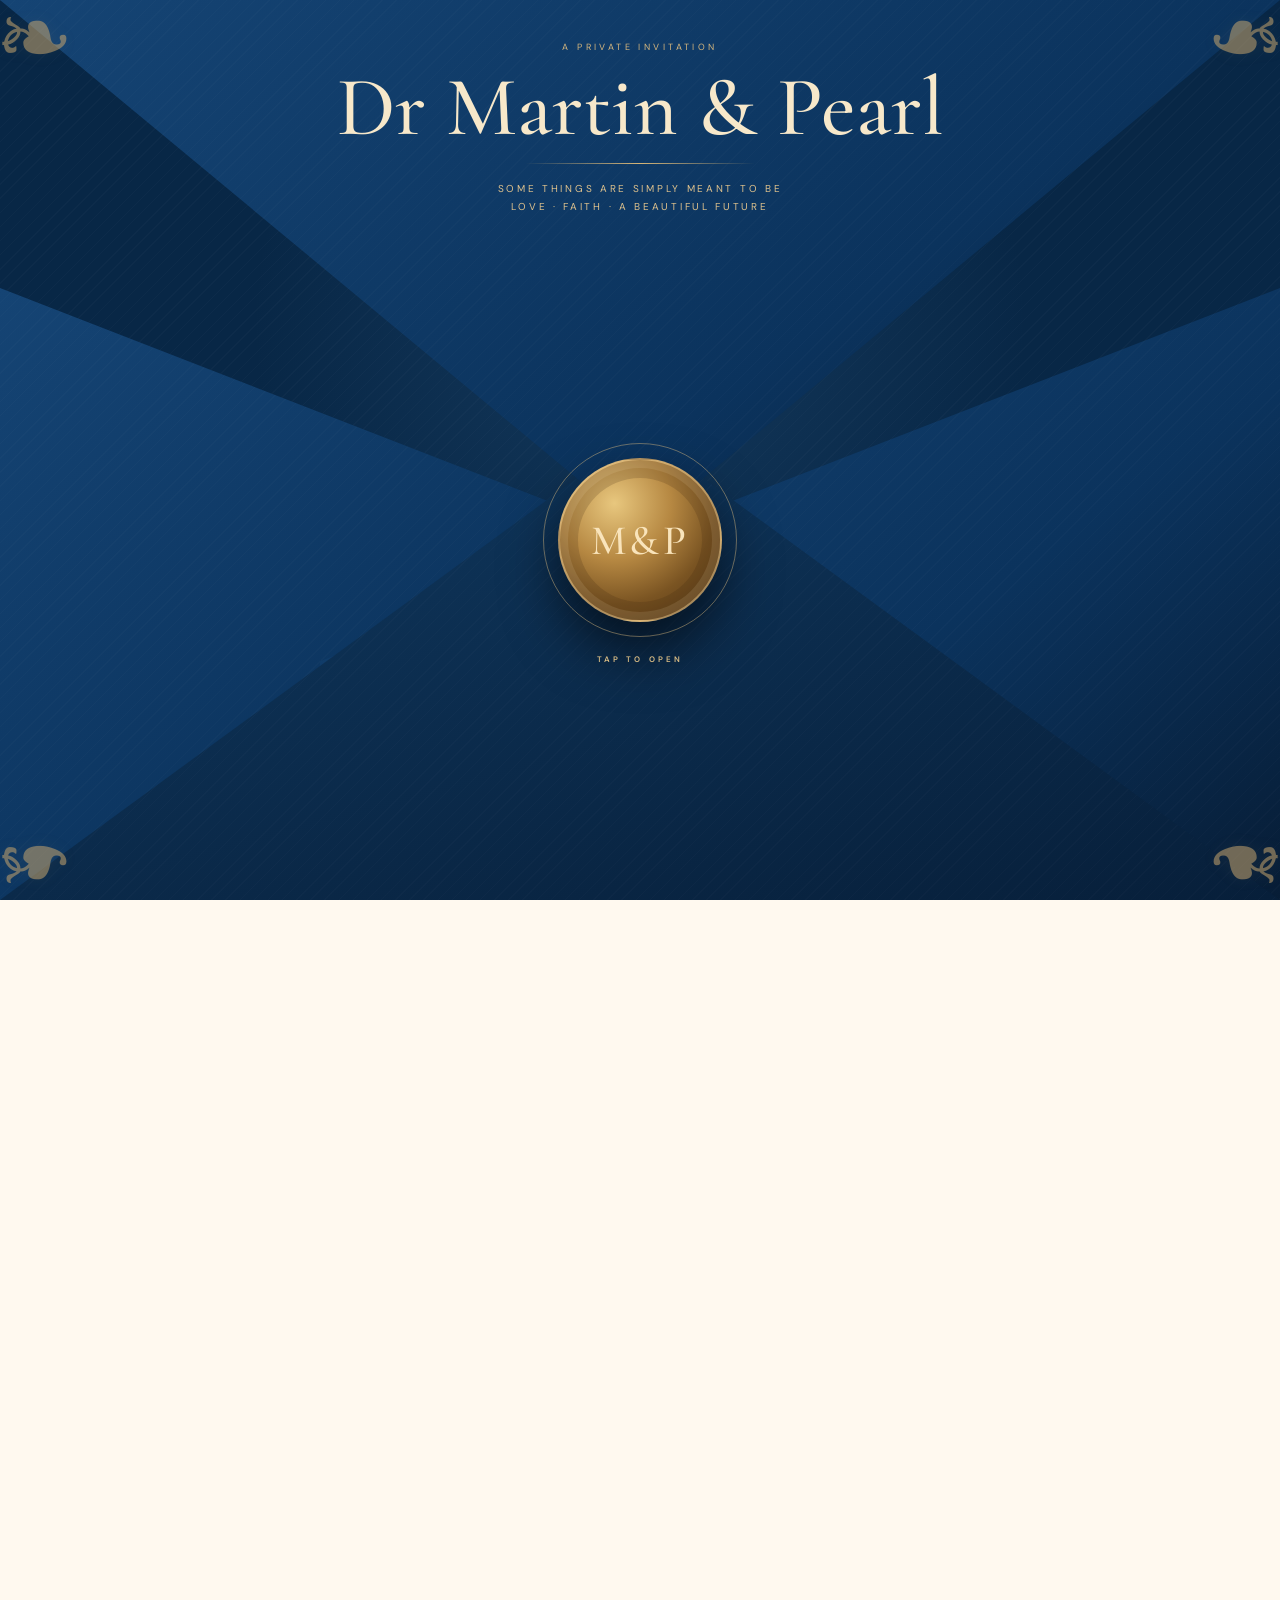
==== wedding-invite/index.html @ 1d70228d "Inject cinematic storybook page turns" ====
<!doctype html><html lang="en"><head><meta charset="utf-8"><meta name="viewport" content="width=device-width,initial-scale=1,viewport-fit=cover"><meta name="theme-color" content="#06111b"><title>Dr Martin & Pearl — 22.12.2026</title><meta property="og:title" content="Dr Martin & Pearl — Our Wedding"><meta property="og:description" content="Open our private invitation and journey with us to 22 December 2026."><meta name="twitter:card" content="summary_large_image"><meta name="description" content="A private invitation to celebrate Dr Martin and Pearl — 22 December 2026, Kampala."><link rel="preconnect" href="https://fonts.googleapis.com"><link rel="preconnect" href="https://fonts.gstatic.com" crossorigin><link href="https://fonts.googleapis.com/css2?family=Cormorant+Garamond:ital,wght@0,400;0,500;0,600;1,500&family=DM+Sans:wght@400;500;600&family=Great+Vibes&display=swap" rel="stylesheet"><style>:root{--night:#06111b;--cream:#fff9ef;--gold:#d1aa73;--ink:#1b2a37;--serif:'Cormorant Garamond',serif;--sans:'DM Sans',sans-serif;--script:'Great Vibes',cursive}*{box-sizing:border-box}html{scroll-behavior:smooth;background:var(--night)}body{margin:0;font-family:var(--sans);background:var(--cream);color:var(--ink);overflow-x:hidden}body.lock{overflow:hidden}a{color:inherit}button{font:inherit}#stars{position:fixed;inset:0;z-index:80;pointer-events:none;mix-blend-mode:screen}.progress{position:fixed;top:0;left:0;height:2px;width:0;z-index:90;background:linear-gradient(90deg,#fff7df,#d1aa73);box-shadow:0 0 14px #d1aa73}.intro{position:fixed;inset:0;z-index:100;color:#fff;overflow:hidden;background:radial-gradient(circle at 50% 34%,#17384d,#07131d 62%,#040b11);perspective:1800px}.introcopy{position:absolute;top:max(62px,8vh);left:16px;right:16px;text-align:center;z-index:4}.introcopy small,.eyebrow{font-size:9px;letter-spacing:.3em;text-transform:uppercase}.introcopy small{opacity:.65}.introcopy h1{font:500 clamp(40px,7vw,70px)/.95 var(--serif);margin:14px 0}.introcopy em{font:400 20px var(--serif);opacity:.58}.stage{position:absolute;left:50%;top:55%;width:min(86vw,620px);height:min(58vw,400px);transform:translate(-50%,-50%);transform-style:preserve-3d}.envelope{position:absolute;inset:0;filter:drop-shadow(0 38px 56px rgba(0,0,0,.42));transform-style:preserve-3d}.back{position:absolute;inset:27% 0 0;border-radius:20px;background:linear-gradient(145deg,#eff8fd,#bad7e8 55%,#9fc4d9)}.letter{position:absolute;left:8%;right:8%;top:12%;height:77%;border-radius:17px;background:linear-gradient(#fffdf8,#f3e8d8);display:grid;place-items:center;text-align:center;padding:28px;box-shadow:0 16px 40px rgba(0,0,0,.25);z-index:2}.letter small{font-size:8px;letter-spacing:.28em;text-transform:uppercase;color:#7e817e}.letter strong{display:block;font:500 clamp(32px,6vw,56px)/.92 var(--serif);color:#294152;margin:9px 0}.letter em{font:400 25px var(--script);color:#9a683e}.foldl,.foldr{position:absolute;bottom:0;height:73%;width:56%;z-index:5;background:linear-gradient(145deg,#c7dfed,#9fc5dc)}.foldl{left:0;clip-path:polygon(0 0,100% 53%,100% 100%,0 100%);border-radius:0 0 0 20px}.foldr{right:0;clip-path:polygon(0 53%,100% 0,100% 100%,0 100%);border-radius:0 0 20px 0}.foldb{position:absolute;left:0;right:0;bottom:0;height:51%;z-index:6;background:linear-gradient(165deg,#c3ddeb,#aed0e3);clip-path:polygon(0 100%,50% 9%,100% 100%);border-radius:0 0 20px 20px}.flap{position:absolute;left:0;right:0;top:27%;height:52%;z-index:7;background:linear-gradient(165deg,#e8f3f9,#bad7e8);clip-path:polygon(0 0,50% 78%,100% 0);transform-origin:50% 0;backface-visibility:hidden}.seal{position:absolute;left:50%;top:58%;z-index:12;width:90px;height:90px;border:0;border-radius:50%;transform:translate(-50%,-50%);cursor:pointer;color:#fbe8ca;background:radial-gradient(circle at 35% 28%,#be8057,#824d34 47%,#562b1c);box-shadow:inset 0 0 0 5px rgba(255,225,185,.09),inset 0 0 0 12px rgba(50,20,7,.12),0 13px 30px rgba(27,10,3,.45);font:500 27px var(--serif);letter-spacing:.07em}.seal:before{content:"";position:absolute;inset:-13px;border:1px solid rgba(244,210,158,.3);border-radius:50%;animation:pulse 2s ease-in-out infinite}.seal:after{content:"tap to begin";position:absolute;top:105%;left:50%;transform:translateX(-50%);white-space:nowrap;font:600 8px var(--sans);letter-spacing:.2em;text-transform:uppercase;color:#fff}@keyframes pulse{50%{transform:scale(1.18);opacity:.95}0%,100%{transform:scale(.92);opacity:.3}}.site{opacity:0;transform:scale(1.015);transition:1.2s}.site.ready{opacity:1;transform:none}.nav{position:fixed;z-index:70;top:14px;left:50%;transform:translateX(-50%);display:flex;align-items:center;gap:12px;padding:9px 11px 9px 16px;border:1px solid rgba(255,255,255,.2);border-radius:999px;background:rgba(4,14,22,.65);backdrop-filter:blur(18px);color:#fff}.nav b{font:500 17px var(--serif);letter-spacing:.12em}.nav a{font-size:8px;letter-spacing:.13em;text-transform:uppercase;text-decoration:none;opacity:.75}.nav button{border:1px solid rgba(255,255,255,.25);background:transparent;color:#fff;border-radius:999px;padding:7px 10px;font-size:8px;letter-spacing:.1em}.nav button.on{background:rgba(209,170,115,.18);border-color:rgba(232,200,158,.6)}.hero{min-height:100svh;display:grid;place-items:center;text-align:center;padding:120px 20px 80px;color:#fff;background:radial-gradient(circle at 50% 18%,#18384e,#0b1c29 48%,#06111b)}.inner{width:min(1100px,100%);margin:auto}.hero h2{font:500 clamp(64px,11vw,118px)/.82 var(--serif);letter-spacing:-.055em;margin:20px 0}.hero h2 i{display:block;font:400 .58em var(--script);color:#e4c18d}.hero p{max-width:730px;margin:26px auto;color:rgba(255,255,255,.66);font:400 23px/1.6 var(--serif)}.date{font-size:11px;letter-spacing:.28em;text-transform:uppercase}.clock{display:grid;grid-template-columns:repeat(4,1fr);gap:7px;max-width:560px;margin:34px auto 0}.clock div{border:1px solid rgba(255,255,255,.14);border-radius:15px;padding:16px 5px}.clock b{display:block;font:500 30px var(--serif)}.clock span{font-size:7px;letter-spacing:.15em;text-transform:uppercase;opacity:.55}.chapter{position:relative;min-height:115svh;background:#060f17;color:#fff;overflow:hidden;display:flex;align-items:flex-end}.chapter img{position:absolute;inset:-7%;width:114%;height:114%;object-fit:cover;will-change:transform,filter;filter:saturate(.92) contrast(1.03);transition:filter 1.5s}.chapter.active img{filter:saturate(1) contrast(1.04)}.chapter:before{content:"";position:absolute;z-index:1;inset:0;background:linear-gradient(to top,rgba(4,11,17,.95),rgba(4,11,17,.45) 38%,rgba(4,11,17,.08) 70%)}.chapter:after{content:"";position:absolute;z-index:1;inset:-10%;background:linear-gradient(110deg,transparent 35%,rgba(226,244,255,.08) 48%,transparent 60%);transform:translateX(-65%);transition:transform 5s cubic-bezier(.16,.8,.18,1)}.chapter.active:after{transform:translateX(65%)}.chaptercopy{position:relative;z-index:3;width:min(1040px,calc(100% - 40px));margin:0 auto 10vh;will-change:transform,opacity}.chaptercopy small{font-size:8px;letter-spacing:.3em;text-transform:uppercase;color:#e9cfaa}.chaptercopy h3{font:500 clamp(52px,8vw,98px)/.92 var(--serif);letter-spacing:-.04em;margin:12px 0 16px}.chaptercopy p{font:400 21px/1.55 var(--serif);color:rgba(255,255,255,.72);max-width:600px}.center .chaptercopy{text-align:center}.center .chaptercopy p{margin:auto}.bw img{filter:grayscale(1) contrast(1.04)}.section{padding:110px 20px;overflow:hidden}.eyebrow{color:#8a785e}.section h3{font:500 clamp(50px,7vw,84px)/.95 var(--serif);letter-spacing:-.035em;margin:13px 0 24px}.lead{font:400 23px/1.6 var(--serif);color:#6f777d;max-width:760px}.venues{background:#f3ece2}.venuegrid{display:grid;grid-template-columns:1fr 1fr;gap:17px;margin-top:42px}.venue{position:relative;min-height:520px;border-radius:28px;overflow:hidden;color:#fff;background-size:112%;background-position:center;transition:background-size 9s cubic-bezier(.16,.8,.18,1),transform 1s,box-shadow 1s;box-shadow:0 28px 70px rgba(35,28,20,.14)}.venue.show{background-size:100%;transform:translateY(-3px);box-shadow:0 36px 90px rgba(35,28,20,.2)}.venue:before{content:"";position:absolute;inset:0;background:linear-gradient(to top,rgba(4,11,17,.95),rgba(4,11,17,.06) 72%)}.church{background-image:url('https://upload.wikimedia.org/wikipedia/commons/thumb/6/6f/Rubaga_Cathedral.jpg/1280px-Rubaga_Cathedral.jpg')}.hall{background-image:url('https://s3-cdn.hotellinksolutions.com/hls/data/1119/gallery/dsc_1212_1533665154.jpg')}.venuecontent{position:absolute;z-index:2;left:28px;right:28px;bottom:28px}.venuecontent small{font-size:8px;letter-spacing:.22em;text-transform:uppercase}.venue h4{font:500 44px/1 var(--serif);margin:8px 0}.btn{display:inline-flex;align-items:center;justify-content:center;margin-top:12px;border:1px solid currentColor;border-radius:999px;padding:11px 16px;background:transparent;text-decoration:none;font-size:8px;letter-spacing:.14em;text-transform:uppercase}.timeline{background:#fff9ef}.timelinegrid{display:grid;grid-template-columns:repeat(5,1fr);margin-top:42px;border-top:1px solid #d8cfc1;border-bottom:1px solid #d8cfc1}.timelinegrid div{padding:26px 16px;border-right:1px solid #d8cfc1}.timelinegrid b{display:block;font:500 23px var(--serif)}.timelinegrid span{font-size:9px;color:#767e84}.scripture{padding:120px 20px;text-align:center;background:#06111b;color:#fff}.scripture blockquote{max-width:900px;margin:0 auto 22px;font:400 italic clamp(35px,5vw,63px)/1.16 var(--serif)}.scripture cite{font-style:normal;font-size:8px;letter-spacing:.22em;text-transform:uppercase;opacity:.55}.actions{background:#f1eae1}.actiongrid{display:grid;grid-template-columns:repeat(4,1fr);gap:12px;margin-top:42px}.action{min-height:220px;padding:32px 20px;border:1px solid #dfd5c7;background:#fff;border-radius:20px;text-align:center;display:flex;flex-direction:column;justify-content:center}.action h4{font:500 29px var(--serif);margin:7px 0}.action p{font-size:10px;line-height:1.7;color:#72797f}.reveal{opacity:0;transform:translateY(30px);transition:opacity 1s,transform 1s cubic-bezier(.16,.8,.18,1)}.reveal.show{opacity:1;transform:none}.toast{position:fixed;z-index:95;left:50%;bottom:22px;transform:translate(-50%,16px);opacity:0;background:#06111b;color:#fff;padding:11px 16px;border-radius:999px;font-size:9px;transition:.3s}.toast.show{opacity:1;transform:translate(-50%,0)}#audio{position:fixed;left:-10px;bottom:-10px;width:2px;height:2px;opacity:.001}footer{padding:72px 20px;background:#06111b;color:#fff;text-align:center}footer strong{font:500 43px var(--serif)}footer p{font-size:9px;letter-spacing:.1em;opacity:.55}@media(max-width:760px){.nav a{display:none}.stage{width:87vw;height:62vw}.seal{width:78px;height:78px}.chapter{min-height:108svh}.chapter img{inset:-5%;width:110%;height:110%}.venuegrid{grid-template-columns:1fr}.venue{min-height:440px}.timelinegrid{grid-template-columns:1fr 1fr}.actiongrid{grid-template-columns:1fr 1fr}.section{padding:86px 18px}}@media(max-width:460px){.actiongrid,.timelinegrid{grid-template-columns:1fr}}\n/* immersive scroll choreography */\n.cathedral-cinema{position:relative;height:150svh;background:#050c12;color:#fff;overflow:hidden}.cathedral-sticky{position:sticky;top:0;height:100svh;overflow:hidden;display:grid;place-items:center;background:#08131c}.cathedral-photo{position:absolute;inset:-4%;background:url('https://upload.wikimedia.org/wikipedia/commons/thumb/6/6f/Rubaga_Cathedral.jpg/1280px-Rubaga_Cathedral.jpg') center/cover no-repeat;transform:scale(calc(1.12 - var(--open,0)*.06));filter:brightness(calc(.48 + var(--open,0)*.38)) saturate(.88)}.cathedral-photo:after{content:\"\";position:absolute;inset:0;background:radial-gradient(circle at 50% 42%,rgba(255,235,195,.18),transparent 28%),linear-gradient(to top,rgba(3,8,12,.72),rgba(3,8,12,.08) 62%,rgba(3,8,12,.42))}.door{position:absolute;top:0;bottom:0;width:51%;z-index:3;background:linear-gradient(90deg,#07111a,#102a3a 55%,#09151f);box-shadow:0 0 45px rgba(0,0,0,.55);will-change:transform}.door:before{content:\"\";position:absolute;inset:6% 8%;border:1px solid rgba(209,170,115,.32);background:repeating-linear-gradient(90deg,transparent 0 22%,rgba(209,170,115,.06) 22.5% 23%,transparent 23.5% 45%)}.door.left{left:0;transform:translateX(calc(var(--open,0)*-103%))}.door.right{right:0;transform:translateX(calc(var(--open,0)*103%))}.door-glow{position:absolute;z-index:2;left:50%;top:0;bottom:0;width:22%;transform:translateX(-50%) scaleX(calc(.05 + var(--open,0)));background:linear-gradient(90deg,transparent,rgba(255,235,191,.24),transparent);filter:blur(16px);opacity:var(--open,0)}.cathedral-title{position:relative;z-index:5;text-align:center;width:min(820px,88vw);opacity:calc(.2 + var(--open,0)*.8);transform:translateY(calc((1 - var(--open,0))*40px)) scale(calc(.94 + var(--open,0)*.06));text-shadow:0 12px 38px rgba(0,0,0,.58)}.cathedral-title small{font-size:9px;letter-spacing:.34em;text-transform:uppercase;color:#e8cfaa}.cathedral-title h3{font:500 clamp(58px,10vw,116px)/.86 var(--serif);margin:14px 0 12px}.cathedral-title p{font:400 22px/1.5 var(--serif);color:rgba(255,255,255,.74);margin:auto;max-width:620px}.heart-field{position:absolute;inset:0;z-index:4;pointer-events:none}.heart-word{position:absolute;width:104px;height:90px;display:grid;place-items:center;text-align:center;opacity:0;transform:translateY(34px) scale(.65) rotate(var(--rot,0deg));transition:opacity .9s,transform 1.15s cubic-bezier(.16,.8,.18,1);filter:drop-shadow(0 10px 26px rgba(0,0,0,.28))}.chapter.active .heart-word{opacity:.9;transform:translateY(0) scale(1) rotate(var(--rot,0deg))}.heart-word .heart{position:absolute;font-size:90px;line-height:1;color:rgba(205,153,137,.38);text-shadow:0 0 28px rgba(255,220,210,.22)}.heart-word span{position:relative;z-index:2;font:500 14px var(--serif);letter-spacing:.08em;color:#fff}.heart-word:nth-child(1){left:7%;top:18%;--rot:-8deg;transition-delay:.05s}.heart-word:nth-child(2){right:8%;top:24%;--rot:7deg;transition-delay:.22s}.heart-word:nth-child(3){left:15%;top:54%;--rot:5deg;transition-delay:.38s}.heart-word:nth-child(4){right:13%;top:62%;--rot:-6deg;transition-delay:.54s}.heart-word:nth-child(5){left:48%;top:12%;--rot:2deg;transition-delay:.7s}.ribbon-words{position:absolute;z-index:4;left:0;right:0;top:12%;height:1px;pointer-events:none}.ribbon-words span{position:absolute;white-space:nowrap;font:500 clamp(22px,4vw,44px) var(--script);color:rgba(255,247,233,.72);text-shadow:0 8px 25px rgba(0,0,0,.4);opacity:0;transform:translateX(-25vw);transition:1.8s cubic-bezier(.16,.8,.18,1)}.chapter.active .ribbon-words span{opacity:.86;transform:translateX(0)}.ribbon-words span:nth-child(1){left:7%}.ribbon-words span:nth-child(2){right:8%;top:58vh;transition-delay:.35s}.chapter.portal img{clip-path:inset(calc((1 - var(--scene,0))*18%) calc((1 - var(--scene,0))*14%) round 36px);transform-origin:center}.chapter.portal .chapter-copy{transform:translateY(calc((1 - var(--scene,0))*30px));opacity:calc(.35 + var(--scene,0)*.65)}@media(max-width:760px){.heart-word{width:76px;height:68px}.heart-word .heart{font-size:68px}.heart-word span{font-size:11px}.cathedral-cinema{height:135svh}.cathedral-title p{font-size:18px}.ribbon-words span{font-size:28px}.heart-word:nth-child(3){left:5%}.heart-word:nth-child(4){right:4%}}\n</style><style id="chapter3-full-fix">.storybook .book-page:nth-child(3){background:#050c12!important}.storybook .book-page:nth-child(3) img{object-fit:contain!important;object-position:center!important;inset:0!important;width:100%!important;height:100%!important;background:#050c12!important}</style><link rel="stylesheet" href="cinematic-v3.css?v=3"><style id="storybook-inline">/* Cinematic wedding storybook */
.storybook{position:relative;background:#050c12;perspective:1500px;perspective-origin:50% 42%;isolation:isolate}
.storybook .book-page{position:sticky!important;top:0!important;height:100svh!important;min-height:100svh!important;transform-style:preserve-3d;transform-origin:left center;backface-visibility:hidden;will-change:transform,filter;box-shadow:0 20px 72px rgba(0,0,0,.42);overflow:hidden}
.storybook .book-page .chapter-copy{transition:opacity .16s linear,transform .16s linear}
.storybook .book-page.focus-top img{object-position:center 16%!important}
.storybook .page-edge{position:absolute;right:0;top:0;bottom:0;width:18px;z-index:7;pointer-events:none;background:linear-gradient(90deg,transparent,rgba(255,248,230,.18),rgba(10,12,16,.34));opacity:.78}
.storybook .page-number{position:absolute;right:20px;bottom:18px;z-index:8;font:500 10px var(--serif);letter-spacing:.18em;color:rgba(255,255,255,.48)}
.storybook .book-page::before,.storybook .book-page::after{backface-visibility:hidden}
.storybook .book-page.turning{box-shadow:18px 20px 80px rgba(0,0,0,.48)}
.storybook .book-page.turning .page-edge{opacity:1;box-shadow:5px 0 20px rgba(255,245,220,.12)}
@media(max-width:760px){.storybook{perspective:1050px}.storybook .book-page{transform-origin:left center}.storybook .book-page.focus-top img{object-position:center 10%!important}.storybook .page-edge{width:12px}}
@media(prefers-reduced-motion:reduce){.storybook .book-page{position:relative!important;transform:none!important;filter:none!important}.storybook{perspective:none}}
</style></head><body class="lock"><canvas id="stars"></canvas><div id="progress" class="progress"></div><div id="intro" class="intro"><div class="introcopy"><small>A private invitation</small><h1>Dr Martin &amp; Pearl</h1><em>some things are simply meant to be</em></div><div id="stage" class="stage"><div id="envelope" class="envelope"><div class="back"></div><div id="letter" class="letter"><div><small>You are invited</small><strong>22 · 12 · 26</strong><em>to witness forever begin</em></div></div><div class="foldl"></div><div class="foldr"></div><div class="foldb"></div><div id="flap" class="flap"></div><button id="seal" class="seal">M&amp;P</button></div></div></div><div id="site" class="site"><nav class="nav"><b>M | P</b><a href="#story">Story</a><a href="#details">Details</a><a href="#rsvp">RSVP</a><button id="musicBtn" class="on">♪ Playing</button><button id="journeyBtn" class="on">◉ Journey</button></nav><section class="hero"><div class="inner reveal"><div class="eyebrow" style="color:#d7bd95">A love story for a lifetime</div><h2>Dr Martin<i>&amp;</i>Pearl</h2><div class="date">22 December 2026 · Kampala, Uganda</div><p>With grateful hearts, we invite you into a day shaped by faith, family, laughter and the quiet certainty of choosing one another.</p><div class="clock"><div><b id="days">—</b><span>Days</span></div><div><b id="hours">—</b><span>Hours</span></div><div><b id="mins">—</b><span>Minutes</span></div><div><b id="secs">—</b><span>Seconds</span></div></div></div></section><section id="story" class="chapter" data-speed=".055"><img decoding="async" src="https://drive.google.com/thumbnail?id=1o3ESuqFtG9MM2-4tPu5BINiB1AH_OTSI&sz=w1800"><div class="chaptercopy reveal"><small>Chapter I · Before the vows</small><h3>It already felt like home.</h3><p>Before the church bells, before the aisle and before the promises, there was this: friendship, ease, laughter, and two people already choosing to stand beside each other.</p></div></section><section class="chapter center" data-speed=".045"><img decoding="async" src="https://drive.google.com/thumbnail?id=1vCCtlMiK6BIVQ6ZhKPrabT9s2ku-84LK&sz=w1800"><div class="chaptercopy reveal"><small>Chapter II · Pearl</small><h3>The woman he chose.</h3><p>Grace in the smallest details. Strength carried softly. A smile that can turn an ordinary moment into something worth remembering.</p></div></section><section class="chapter bw portal" data-speed=".052"><img decoding="async" src="https://drive.google.com/thumbnail?id=1veT3F-5LedP7EmvdnxichO11pFQR27EI&sz=w1800"><div class="chaptercopy reveal"><small>Chapter III · Joy around us</small><h3>Love was never meant to be quiet.</h3><p>It arrives with music, with hands held across a room, with family laughing nearby—and with the people who have watched the story grow.</p></div></section><section class="chapter bw center" data-speed=".05"><img decoding="async" src="https://drive.google.com/thumbnail?id=1gBpU-xcqlgaRQPaFfLRlqxqbSEGYYpgL&sz=w1800"><div class="chaptercopy reveal"><small>Chapter IV · Two lives</small><h3>And then, forever.</h3><p>Not one perfect day, but a lifetime of ordinary days made sacred by the promise to keep choosing each other.</p></div></section><section class="chapter" data-speed=".042"><img decoding="async" src="https://drive.google.com/thumbnail?id=13Z3grSWgK4yuRhs5q7q2lCLr6JGMZG0m&sz=w1800"><div class="chaptercopy reveal"><small>Chapter V · Surrounded by love</small><h3>No story is written alone.</h3><p>To the families and friends who prayed, encouraged, laughed, advised and celebrated with us—this day belongs to you too.</p></div></section><section id="details" class="section venues"><div class="inner"><div class="eyebrow reveal">The places that hold the day</div><h3 class="reveal">From sacred vows<br>to joyful celebration.</h3><p class="lead reveal">One journey, two beautiful settings. We begin in the stillness of the cathedral and continue into an evening of celebration.</p><div class="venuegrid"><article class="venue church reveal"><div class="venuecontent"><small>2:00 PM · Ceremony</small><h4>Rubaga Cathedral</h4><p>St. Mary’s Cathedral Rubaga · Kampala</p><a class="btn" target="_blank" href="https://www.google.com/maps/search/?api=1&query=Rubaga+Cathedral+Kampala">Open directions</a></div></article><article class="venue hall reveal"><div class="venuecontent"><small>Reception · After the ceremony</small><h4>Mutima Hall</h4><p>Nican Resort Hotel · Katale, Seguku</p><a class="btn" target="_blank" href="https://www.google.com/maps/search/?api=1&query=Nican+Resort+Hotel+Seguku">Open directions</a></div></article></div></div></section><section class="section timeline"><div class="inner"><div class="eyebrow reveal">Our day</div><h3 class="reveal">A beautiful journey together.</h3><div class="timelinegrid reveal"><div><b>2:00 PM</b><span>Church ceremony</span></div><div><b>4:00 PM</b><span>Portraits & transition</span></div><div><b>6:00 PM</b><span>Reception</span></div><div><b>7:00 PM</b><span>Dinner</span></div><div><b>8:00 PM</b><span>Music & celebration</span></div></div></div></section><section class="scripture"><blockquote class="reveal">“And above all these put on love, which binds everything together in perfect harmony.”</blockquote><cite class="reveal">Colossians 3:14</cite></section><section id="rsvp" class="section actions"><div class="inner"><div class="eyebrow reveal">Be part of the story</div><h3 class="reveal">We would love to celebrate with you.</h3><div class="actiongrid"><div class="action reveal"><h4>RSVP</h4><p>Send your attendance directly through WhatsApp.</p><a class="btn" target="_blank" href="https://wa.me/256772411362?text=Hello%20Dr%20Martin%20%26%20Pearl%2C%20I%20will%20attend%20your%20wedding%20on%2022%20December%202026.">RSVP now</a></div><div class="action reveal"><h4>Contributions</h4><p>Your presence is the greatest gift. For contributions, contact 0772 411 362 or 0705 410 548.</p><a class="btn" href="tel:+256772411362">Contact</a></div><div class="action reveal"><h4>Save the date</h4><p>Add 22 December 2026 to your calendar.</p><button id="calendarBtn" class="btn">Add to calendar</button></div><div class="action reveal"><h4>Share</h4><p>Send this private invitation to someone celebrating with you.</p><button id="shareBtn" class="btn">Share invitation</button></div></div></div></section><footer><strong>Dr Martin &amp; Pearl</strong><p>22 · 12 · 2026 · Kampala</p><p>RSVP: 0772 411 362 · 0705 410 548</p></footer></div><iframe id="audio" allow="autoplay"></iframe><div id="toast" class="toast"></div><script>const $=id=>document.getElementById(id),intro=$('intro'),site=$('site'),seal=$('seal'),flap=$('flap'),letter=$('letter'),envelope=$('envelope'),stage=$('stage'),audio=$('audio'),musicBtn=$('musicBtn'),journeyBtn=$('journeyBtn'),progress=$('progress');let opened=false,musicOn=false,journey=true,raf=null,last=0,pauseUntil=0;function play(){if(!audio.src)audio.src='https://www.youtube.com/embed/BKoHuQAnMRQ?autoplay=1&controls=0&loop=1&playlist=BKoHuQAnMRQ&playsinline=1&enablejsapi=1';else audio.contentWindow?.postMessage('{"event":"command","func":"playVideo","args":""}','*');musicOn=true;musicBtn.classList.add('on');musicBtn.textContent='♪ Playing'}function pause(){audio.contentWindow?.postMessage('{"event":"command","func":"pauseVideo","args":""}','*');musicOn=false;musicBtn.classList.remove('on');musicBtn.textContent='♪ Music'}musicBtn.onclick=()=>musicOn?pause():play();seal.onclick=async()=>{if(opened)return;opened=true;play();seal.disabled=true;seal.animate([{transform:'translate(-50%,-50%) scale(1)'},{transform:'translate(-50%,-50%) scale(1.14)'},{transform:'translate(-50%,-50%) scale(.05)',opacity:0}],{duration:650,easing:'cubic-bezier(.2,.9,.18,1)',fill:'forwards'});await flap.animate([{transform:'rotateX(0)'},{transform:'rotateX(-178deg)'}],{duration:1050,delay:170,easing:'cubic-bezier(.16,.82,.18,1)',fill:'forwards'}).finished;await letter.animate([{transform:'translateY(0)'},{transform:'translateY(-54%) scale(1.03)'}],{duration:1200,easing:'cubic-bezier(.16,.8,.16,1)',fill:'forwards'}).finished;envelope.animate([{transform:'translateY(0) scale(1)',opacity:1},{transform:'translateY(25%) scale(.84)',opacity:.15}],{duration:850,fill:'forwards'});site.classList.add('ready');document.body.classList.remove('lock');await intro.animate([{opacity:1},{opacity:0,filter:'blur(8px)'}],{duration:1100,delay:350,fill:'forwards'}).finished;intro.style.display='none';setTimeout(startJourney,1200)};const obs=new IntersectionObserver(es=>es.forEach(e=>{if(e.isIntersecting){e.target.classList.add('show');obs.unobserve(e.target)}}),{threshold:.14});document.querySelectorAll('.reveal').forEach(e=>obs.observe(e));const chapters=[...document.querySelectorAll('.chapter')];let ticking=false;function motion(){ticking=false;const max=Math.max(1,document.documentElement.scrollHeight-innerHeight);progress.style.width=scrollY/max*100+'%';chapters.forEach(ch=>{const r=ch.getBoundingClientRect(),center=r.top+r.height/2,delta=innerHeight/2-center;if(r.bottom>0&&r.top<innerHeight){const p=delta*parseFloat(ch.dataset.speed||.04),z=1.025+Math.min(.035,Math.abs(delta)/innerHeight*.025);ch.querySelector('img').style.transform=`translate3d(0,${p}px,0) scale(${z})`;const cp=ch.querySelector('.chaptercopy'),local=Math.max(-1,Math.min(1,delta/innerHeight));cp.style.transform=`translateY(${local*-16}px)`;cp.style.opacity=.78+Math.max(0,1-Math.abs(local))*.22;ch.classList.toggle('active',Math.abs(center-innerHeight/2)<innerHeight*.58)}else ch.classList.remove('active')})}addEventListener('scroll',()=>{if(!ticking){ticking=true;requestAnimationFrame(motion)}},{passive:true});motion();function auto(ts){if(!journey||document.hidden||ts<pauseUntil){raf=requestAnimationFrame(auto);return}if(!last)last=ts;const dt=Math.min(32,ts-last);last=ts;const max=document.documentElement.scrollHeight-innerHeight;if(scrollY<max-2)scrollBy(0,dt*.018);else{journey=false;journeyBtn.classList.remove('on');journeyBtn.textContent='◉ Replay'}raf=requestAnimationFrame(auto)}function startJourney(){if(!raf){last=0;raf=requestAnimationFrame(auto)}}['wheel','touchstart','pointerdown','keydown'].forEach(ev=>addEventListener(ev,()=>pauseUntil=performance.now()+4500,{passive:true}));journeyBtn.onclick=()=>{journey=!journey;if(journey){if(scrollY>=document.documentElement.scrollHeight-innerHeight-4)scrollTo({top:0,behavior:'smooth'});journeyBtn.classList.add('on');journeyBtn.textContent='◉ Journey';startJourney()}else{journeyBtn.classList.remove('on');journeyBtn.textContent='▶ Resume'}};const target=new Date('2026-12-22T14:00:00+03:00').getTime();function tick(){let d=Math.max(0,target-Date.now()),dy=Math.floor(d/864e5);d%=864e5;let h=Math.floor(d/36e5);d%=36e5;let m=Math.floor(d/6e4),s=Math.floor(d%6e4/1000);$('days').textContent=dy;$('hours').textContent=String(h).padStart(2,'0');$('mins').textContent=String(m).padStart(2,'0');$('secs').textContent=String(s).padStart(2,'0')}tick();setInterval(tick,1000);function toast(t){const x=$('toast');x.textContent=t;x.classList.add('show');setTimeout(()=>x.classList.remove('show'),2200)}$('shareBtn').onclick=async()=>{try{if(navigator.share)await navigator.share({title:'Dr Martin & Pearl',text:'You are invited.',url:location.href});else{await navigator.clipboard.writeText(location.href);toast('Invitation link copied')}}catch(e){}};$('calendarBtn').onclick=()=>{const ics='BEGIN:VCALENDAR\nVERSION:2.0\nBEGIN:VEVENT\nDTSTART:20261222T110000Z\nDTEND:20261222T190000Z\nSUMMARY:Dr Martin & Pearl Wedding\nLOCATION:Rubaga Cathedral and Nican Resort Hotel, Kampala\nEND:VEVENT\nEND:VCALENDAR',a=document.createElement('a');a.href=URL.createObjectURL(new Blob([ics],{type:'text/calendar'}));a.download='dr-martin-pearl-wedding.ics';a.click()};const canvas=$('stars'),ctx=canvas.getContext('2d');let W,H,DPR,stars=[];function resize(){DPR=Math.min(devicePixelRatio||1,2);W=innerWidth;H=innerHeight;canvas.width=W*DPR;canvas.height=H*DPR;canvas.style.width=W+'px';canvas.style.height=H+'px';ctx.setTransform(DPR,0,0,DPR,0,0);stars=Array.from({length:W<600?48:78},()=>ns(true))}function ns(random=false){return{x:Math.random()*W,y:random?Math.random()*H:-30-Math.random()*H*.35,v:.45+Math.random()*1.5,len:6+Math.random()*22,r:.5+Math.random()*1.35,a:.32+Math.random()*.65,drift:(Math.random()-.5)*.18}}function draw(){ctx.clearRect(0,0,W,H);stars.forEach((s,i)=>{s.y+=s.v;s.x+=s.drift;s.v=Math.min(2.4,s.v+.0018);if(s.y>H+30||s.x<-20||s.x>W+20)stars[i]=s=ns();const g=ctx.createLinearGradient(s.x,s.y-s.len,s.x,s.y);g.addColorStop(0,'rgba(220,242,255,0)');g.addColorStop(1,`rgba(245,252,255,${s.a})`);ctx.strokeStyle=g;ctx.beginPath();ctx.moveTo(s.x,s.y-s.len);ctx.lineTo(s.x,s.y);ctx.stroke();ctx.fillStyle=`rgba(255,255,255,${s.a})`;ctx.beginPath();ctx.arc(s.x,s.y,s.r,0,Math.PI*2);ctx.fill()});requestAnimationFrame(draw)}resize();addEventListener('resize',resize);draw();</script><script src="cinematic-v3.js?v=3"></script><script id="storybook-inline">(()=>{
'use strict';
const q=(s,r=document)=>r.querySelector(s),qa=(s,r=document)=>[...r.querySelectorAll(s)];
const DRIVE_IDS=['1RVfbarYJg3p7SZjeiFIHq2PrY2V26aLH','1o3ESuqFtG9MM2-4tPu5BINiB1AH_OTSI','1Yc5KV4QLBDPW7_AbMsua2c639_j2a64q','1ZCCpWXnBzGxrwkQTqdA0ULmw07rg3qXr','1trAhd8ztTuWpWIX0m2QEmdLlLFIb7BCN','1YBf3V8S_7WwXl4PZa-Ay16xg8kQEbgpt','1veT3F-5LedP7EmvdnxichO11pFQR27EI','1gBpU-xcqlgaRQPaFfLRlqxqbSEGYYpgL','1ZRnAXHUMuEfF8nIigfRlCYfa797lESRw','1LJDUZ9lgGPVqPlamYxEjcjZ5wIZhKSK2','1y7GBwCcsG-j-tO4QE6kLDyKuCNRCJEQE','1fIM4VjAf2rD_XacwO5Z1zZOwFFgdTeRi','1lgd7mSvXL-KNj8EnmoDYT66VqStcUMBP','1PUOQWqoA-9o_W1gdJNcT0URqXJTX6btP'];
const drive=id=>`https://drive.google.com/thumbnail?id=${id}&sz=w1800`;
const HOLD=4400, FADE=1350;
const scenes=[
 ['What is love?','Perhaps it begins quietly.','rose'],
 ['A glance that stays.','A hand that begins to feel like home.',''],
 ['Two lives choosing one another.','Again. And again.',''],
 ['Until forever stops sounding far away.','And starts sounding like us.','rose'],
 ['You are invited.','22 · 12 · 2026','hero'],
 ['Now… about these two.','They met. Nobody announced, “this is forever.”','fun'],
 ['It was probably meant to be casual.','Then one conversation somehow needed another.',''],
 ['Then another.','And suddenly “see you sometime” became “when are we meeting?”','fun'],
 ['The funny thing about forever…','It rarely introduces itself properly.','rose'],
 ['It just keeps showing up.','In laughter. In patience. In choosing each other.',''],
 ['So they chose a date.','Tuesday · 22 December 2026','hero'],
 ['First, the promise.','10:00 AM · St. Mary’s Cathedral Rubaga','church'],
 ['With a special blessing.','Holy Matrimony by His Grace Archbishop Paul Ssemogerere','church'],
 ['Then… we celebrate.','2:30 PM · Reception · Mutima Hall','party'],
 ['Come hungry.','4:00 PM · Dinner','fun'],
 ['And save room.','6:00 PM · Cake','fun'],
 ['Bring your best smile.','The rest of the evening belongs to music, family & joy.','party'],
 ['PROGRAM','','program']
];
function css(){if(q('#stableJourneyStyle'))return;const s=document.createElement('style');s.id='stableJourneyStyle';s.textContent=`
#fullEnvelopeLanding{position:fixed;inset:0;z-index:1000;width:100vw;height:100dvh;min-height:100svh;overflow:hidden;background:#082746;color:#f5dfb7;font-family:'DM Sans',sans-serif;perspective:1800px;isolation:isolate}
#fullEnvelopeLanding:before{content:"";position:absolute;inset:0;background:radial-gradient(circle at 50% 36%,rgba(62,118,168,.22),transparent 45%),repeating-linear-gradient(135deg,rgba(255,255,255,.018) 0 1px,transparent 1px 10px)}
.fe-corner{position:absolute;z-index:11;width:150px;height:150px;opacity:.55;pointer-events:none}.fe-corner:before{content:"❧";position:absolute;font:400 94px/1 'Cormorant Garamond',serif;color:#c9a76d;text-shadow:0 0 18px #c9a76d22}.fe-corner.tl{left:-5px;top:-7px}.fe-corner.tr{right:-5px;top:-7px;transform:scaleX(-1)}.fe-corner.bl{left:-5px;bottom:-7px;transform:scaleY(-1)}.fe-corner.br{right:-5px;bottom:-7px;transform:scale(-1)}
.fe-title{position:absolute;z-index:8;top:4.6vh;left:5vw;right:5vw;text-align:center;transition:opacity .9s ease,transform 1.1s cubic-bezier(.22,.8,.24,1)}.fe-title small{display:block;font-size:9px;letter-spacing:.38em;color:#d6b77e}.fe-title h1{margin:1.8vh 0 1.1vh;font:500 clamp(44px,11vw,84px)/.9 'Cormorant Garamond',serif;color:#f7e8ca}.fe-title .rule{width:min(38vw,230px);height:1px;margin:2vh auto;background:linear-gradient(90deg,transparent,#d6b577,transparent)}.fe-title p{margin:.5vh 0;font-size:clamp(7px,1.8vw,10px);letter-spacing:.27em;text-transform:uppercase;color:#dfc28d}
.fe-flap,.fe-left,.fe-right,.fe-bottom{position:absolute;background-image:repeating-linear-gradient(135deg,#ffffff04 0 1px,transparent 1px 10px),linear-gradient(145deg,#154474,#0b335d 60%,#071d36);transition:transform 1.8s cubic-bezier(.2,.75,.22,1),opacity 1s ease;will-change:transform}.fe-flap{z-index:5;inset:0 0 auto;height:67%;clip-path:polygon(0 0,50% 88%,100% 0);transform-origin:50% 0;filter:drop-shadow(0 22px 30px #0006)}.fe-left{z-index:3;left:0;bottom:0;width:75%;height:68%;clip-path:polygon(0 0,100% 61%,100% 100%,0 100%)}.fe-right{z-index:3;right:0;bottom:0;width:75%;height:68%;clip-path:polygon(0 61%,100% 0,100% 100%,0 100%)}.fe-bottom{z-index:4;left:0;right:0;bottom:0;height:52%;clip-path:polygon(0 100%,50% 0,100% 100%);background-image:repeating-linear-gradient(135deg,#ffffff04 0 1px,transparent 1px 10px),linear-gradient(165deg,#103960,#071f3a)}
.fe-seal{position:absolute;z-index:14;left:50%;top:60%;width:clamp(112px,18vw,164px);height:clamp(112px,18vw,164px);transform:translate(-50%,-50%);border-radius:50%;border:2px solid #f5d8a17a;display:grid;place-items:center;background:radial-gradient(circle at 34% 27%,#e8c77e,#b68842 36%,#7a5422 64%,#4b3011);box-shadow:inset 0 0 0 8px #ffedc51c,inset 0 0 0 18px #39220b2e,0 28px 55px #0009;color:#f9e4bb;font:500 clamp(28px,4.5vw,42px) 'Cormorant Garamond',serif;letter-spacing:.08em;cursor:pointer;transition:opacity .7s ease,transform .9s ease}.fe-seal:before{content:"";position:absolute;inset:-17px;border:1px solid #e0be7f70;border-radius:50%;animation:sealPulse 2.6s ease-in-out infinite}.fe-seal:after{content:"TAP TO OPEN";position:absolute;top:calc(100% + 34px);left:50%;transform:translateX(-50%);white-space:nowrap;font:600 8px 'DM Sans';letter-spacing:.38em;color:#d9bc84}@keyframes sealPulse{50%{transform:scale(1.08);opacity:.72}0%,100%{transform:scale(.98);opacity:.38}}
.opening .fe-flap{transform:rotateX(178deg)}.opening .fe-left{transform:translateX(-14%)}.opening .fe-right{transform:translateX(14%)}.opening .fe-bottom{transform:translateY(17%)}.opening .fe-seal{opacity:0;transform:translate(-50%,-50%) scale(.72)}.opening .fe-title,.opening .fe-corner{opacity:0}.opening .fe-title{transform:translateY(-18px)}
.fe-prologue{position:absolute;inset:0;z-index:40;background:#06111b;opacity:0;pointer-events:none;transition:opacity 1.35s ease;overflow:hidden}.prologue-on .fe-prologue{opacity:1;pointer-events:auto}.fe-photo{position:absolute;inset:-4%;background:center/cover no-repeat;opacity:0;filter:saturate(.9) brightness(.4);transform:scale(1.06);transition:opacity ${FADE}ms ease-in-out,transform 6.5s cubic-bezier(.22,.65,.28,1),filter ${FADE}ms ease-in-out}.fe-photo.show{opacity:.7;filter:saturate(1) brightness(.56);transform:scale(1.015) translate3d(var(--px),var(--py),0)}.fe-photo.out{opacity:0;transform:scale(1.0)}.fe-vignette{position:absolute;inset:0;z-index:3;background:linear-gradient(180deg,#02070d4d,transparent 30%,transparent 65%,#02070da0),radial-gradient(circle at 50% 45%,transparent 0 30%,#03090f45 65%,#03090fd6 100%)}
.fe-story{position:absolute;inset:0;z-index:9;display:grid;place-items:center;text-align:center;padding:7vh 7vw}.fe-scene{position:absolute;left:6vw;right:6vw;top:50%;opacity:0;transform:translate3d(0,-46%,0);transition:opacity 1.15s ease-in-out,transform 1.45s cubic-bezier(.22,.75,.25,1);text-shadow:0 8px 32px #000b;pointer-events:none}.fe-scene.show{opacity:1;transform:translate3d(0,-50%,0)}.fe-scene.hide{opacity:0;transform:translate3d(0,-54%,0)}.fe-scene h2{margin:0;color:#fff8ea;font:500 clamp(42px,9.5vw,88px)/.98 'Cormorant Garamond',serif;letter-spacing:-.018em}.fe-scene p{max-width:760px;margin:22px auto 0;color:#e4c890;font:500 clamp(9px,1.9vw,13px)/1.65 'DM Sans';letter-spacing:.14em;text-transform:uppercase}.fe-scene.hero h2{font-size:clamp(58px,13vw,116px);color:#f5dfb7}.fe-scene.church:before{content:"✝";display:block;margin-bottom:18px;font:400 28px serif;color:#d7b477}.fe-scene.party:before{content:"✦  ✦  ✦";display:block;margin-bottom:18px;color:#d7b477;letter-spacing:.45em}.fe-scene .phrase{display:inline;white-space:normal;word-spacing:.08em}.fe-scene.show h2{animation:calmText 1.25s cubic-bezier(.22,.75,.25,1) both}.fe-scene.show p{animation:calmSub 1.3s .22s cubic-bezier(.22,.75,.25,1) both}@keyframes calmText{from{opacity:0;transform:translateY(18px);filter:blur(3px)}to{opacity:1;transform:none;filter:blur(0)}}@keyframes calmSub{from{opacity:0;transform:translateY(12px)}to{opacity:1;transform:none}}
.fe-rose{position:absolute;z-index:8;font-size:clamp(26px,7vw,58px);color:#dfb3ae;opacity:0;transform:scale(.2);transition:opacity 1.2s ease,transform 1.8s cubic-bezier(.22,.75,.25,1);pointer-events:none}.fe-rose:before{content:"✿"}.fe-rose.bloom{opacity:.75;transform:scale(1)}.fe-petal{position:absolute;z-index:8;top:-4vh;color:#e9c7c1;font-size:14px;animation:petalFall var(--d) linear forwards}@keyframes petalFall{0%{opacity:0;transform:translateY(-4vh) rotate(0)}15%{opacity:.65}100%{opacity:0;transform:translate3d(var(--x),108vh,0) rotate(300deg)}}
.fe-program{width:min(90vw,720px);padding:clamp(26px,5vw,50px);border:1px solid #d4b47866;background:#06111bd0;backdrop-filter:blur(12px);box-shadow:0 30px 80px #0008}.fe-program .pk{font:600 8px 'DM Sans';letter-spacing:.38em;color:#d4b478;text-transform:uppercase}.fe-program h2{font-size:clamp(44px,9vw,76px);margin:12px 0 22px}.fe-program-row{display:grid;grid-template-columns:105px 1fr;gap:16px;padding:14px 0;border-top:1px solid #d4b4783d;text-align:left;opacity:0;transform:translateY(12px)}.fe-scene.show .fe-program-row{animation:rowIn .75s ease forwards;animation-delay:calc(var(--i)*150ms + 350ms)}@keyframes rowIn{to{opacity:1;transform:none}}.fe-program-row b{font:500 clamp(21px,4vw,32px) 'Cormorant Garamond';color:#f5dfb7}.fe-program-row span{align-self:center;font-size:clamp(8px,1.7vw,12px);letter-spacing:.09em;color:#fff9;line-height:1.5}
.fe-progress{position:absolute;z-index:12;left:7vw;right:7vw;bottom:3.8vh;height:1px;background:#fff2}.fe-progress i{display:block;height:100%;width:0;background:linear-gradient(90deg,#d1aa73,#f3dcae);transition:width 1s ease}.leaving{opacity:0!important;transform:scale(1.015);transition:opacity 1.3s ease,transform 1.5s ease;pointer-events:none!important}
@media(max-width:500px){.fe-title{top:3.7vh}.fe-title h1{font-size:43px}.fe-title p{font-size:7px}.fe-seal{top:61%;width:112px;height:112px;font-size:29px}.fe-corner{width:112px;height:112px}.fe-corner:before{font-size:72px}.fe-scene{left:5vw;right:5vw}.fe-scene h2{font-size:42px}.fe-scene.hero h2{font-size:62px}.fe-program{padding:24px 18px}.fe-program-row{grid-template-columns:88px 1fr;gap:10px}.fe-program-row b{font-size:24px}}
@media(prefers-reduced-motion:reduce){.fe-photo,.fe-scene,.fe-flap,.fe-left,.fe-right,.fe-bottom{transition-duration:.25s!important}.fe-rose,.fe-petal{display:none!important}}
`;document.head.appendChild(s)}
function blooms(layer){for(let i=0;i<12;i++){const r=document.createElement('span');r.className='fe-rose';r.style.left=(3+Math.random()*90)+'vw';r.style.top=(8+Math.random()*80)+'vh';layer.appendChild(r);setTimeout(()=>r.classList.add('bloom'),i*90);setTimeout(()=>r.remove(),5200)}for(let i=0;i<14;i++){const p=document.createElement('span');p.className='fe-petal';p.textContent='•';p.style.left=Math.random()*100+'vw';p.style.setProperty('--x',(Math.random()*100-50)+'px');p.style.setProperty('--d',(5+Math.random()*2.5)+'s');p.style.animationDelay=Math.random()*.7+'s';layer.appendChild(p);setTimeout(()=>p.remove(),8000)}}
function installLanding(){if(q('#fullEnvelopeLanding'))return;css();const l=document.createElement('div');l.id='fullEnvelopeLanding';l.innerHTML=`<div class="fe-corner tl"></div><div class="fe-corner tr"></div><div class="fe-corner bl"></div><div class="fe-corner br"></div><div class="fe-title"><small>A PRIVATE INVITATION</small><h1>Dr Martin &amp; Pearl</h1><div class="rule"></div><p>Some things are simply meant to be</p><p>Love · Faith · A Beautiful Future</p></div><div class="fe-flap"></div><div class="fe-left"></div><div class="fe-right"></div><div class="fe-bottom"></div><button class="fe-seal" aria-label="Open invitation">M&amp;P</button><div class="fe-prologue"><div class="fe-photos"></div><div class="fe-vignette"></div><div class="fe-story"></div><div class="fe-roses"></div><div class="fe-progress"><i></i></div></div>`;document.body.appendChild(l);
 const photos=q('.fe-photos',l),story=q('.fe-story',l),roses=q('.fe-roses',l),progress=q('.fe-progress i',l);
 DRIVE_IDS.forEach((id,i)=>{const d=document.createElement('div');d.className='fe-photo';d.style.backgroundImage=`url("${drive(id)}")`;d.style.setProperty('--px',((i%3)-1)*1.2+'%');d.style.setProperty('--py',(i%2?-.8:.8)+'%');photos.appendChild(d)});
 scenes.forEach((sc,i)=>{const [big,small,kind]=sc;const d=document.createElement('section');d.className='fe-scene '+kind;if(kind==='program'){d.innerHTML=`<div class="fe-program"><div class="pk">22 December 2026</div><h2>Wedding Programme</h2><div class="fe-program-row" style="--i:0"><b>10:00 AM</b><span>Holy Matrimony · St. Mary’s Cathedral Rubaga</span></div><div class="fe-program-row" style="--i:1"><b>2:30 PM</b><span>Reception · Mutima Hall</span></div><div class="fe-program-row" style="--i:2"><b>4:00 PM</b><span>Dinner</span></div><div class="fe-program-row" style="--i:3"><b>6:00 PM</b><span>Cake</span></div></div>`}else d.innerHTML=`<h2><span class="phrase">${big}</span></h2><p>${small}</p>`;story.appendChild(d)});
 const sceneEls=qa('.fe-scene',l),photoEls=qa('.fe-photo',l);
 let timers=[];const later=(fn,ms)=>timers.push(setTimeout(fn,ms));
 function showScene(i){sceneEls.forEach((e,j)=>{e.classList.toggle('show',j===i);e.classList.toggle('hide',j<i)});photoEls.forEach((p,j)=>{const active=j===i%photoEls.length;p.classList.toggle('show',active);p.classList.toggle('out',j!==i%photoEls.length&&p.classList.contains('show'))});progress.style.width=((i+1)/sceneEls.length*100)+'%';if(scenes[i][2]==='rose')blooms(roses)}
 function run(){l.classList.add('opening');const under=q('.intro .seal');if(under)under.click();later(()=>l.classList.add('prologue-on'),1100);let t=1850;scenes.forEach((_,i)=>{later(()=>showScene(i),t);t+=HOLD});later(()=>l.classList.add('leaving'),t+500);later(()=>{l.remove();const first=q('.chapter');if(first)first.scrollIntoView({behavior:'smooth',block:'start'})},t+1900)}
 q('.fe-seal',l).addEventListener('click',run,{once:true});
}
function installBook(){const pages=qa('.chapter').slice(0,5);if(!pages.length||q('#storybook'))return;const book=document.createElement('div');book.id='storybook';book.className='storybook';pages[0].parentNode.insertBefore(book,pages[0]);pages.forEach((p,i)=>{p.classList.add('book-page');p.dataset.page=i;book.appendChild(p)});let raf=0;const clamp=(n,a,b)=>Math.max(a,Math.min(b,n));function draw(){raf=0;const top=book.offsetTop,vh=innerHeight;pages.forEach((p,i)=>{const x=clamp((scrollY-(top+i*vh))/vh,0,1);const e=1-Math.pow(1-x,2.7);p.style.zIndex=String(50-i);p.style.transform=`rotateY(${-176*e}deg)`;p.style.filter=`brightness(${1-x*.14})`})}function sched(){if(!raf)raf=requestAnimationFrame(draw)}addEventListener('scroll',sched,{passive:true});addEventListener('resize',sched);draw()}
function init(){installLanding();installBook()}
if(document.readyState==='loading')document.addEventListener('DOMContentLoaded',init);else init();
})();</script></body></html>
---- wedding-invite/cinematic-v3.css ----
/* Martin & Pearl cinematic v6 */
:root{--ease:cubic-bezier(.16,1,.3,1)}html{scroll-snap-type:y proximity}body{overscroll-behavior-y:none}.chapter,.cathedral-cinema,.section,.scripture{scroll-snap-align:start}
/* premium opening card */
.letter{overflow:visible!important;padding:0!important;background:transparent!important;box-shadow:none!important;display:block!important}.lux-invite{position:absolute;inset:0;border-radius:19px;padding:24px 20px 18px;display:flex;flex-direction:column;align-items:center;justify-content:center;text-align:center;overflow:hidden;color:#263843;background:linear-gradient(145deg,#fffdf8 0%,#fbf5ea 48%,#f4eadb 100%);box-shadow:0 24px 70px rgba(16,11,7,.32),inset 0 0 0 1px rgba(132,98,61,.18);isolation:isolate}.lux-invite:before{content:"";position:absolute;inset:8px;border:1px solid rgba(175,133,79,.42);border-radius:14px;box-shadow:inset 0 0 0 4px rgba(255,255,255,.35);pointer-events:none}.lux-invite:after{content:"";position:absolute;inset:0;background:radial-gradient(circle at 22% 15%,rgba(255,255,255,.9),transparent 22%),radial-gradient(circle at 82% 88%,rgba(208,170,113,.13),transparent 24%),repeating-linear-gradient(0deg,rgba(120,89,53,.018) 0 1px,transparent 1px 3px);mix-blend-mode:multiply;pointer-events:none}.foil-frame{position:absolute;inset:13px;border-radius:12px;border:1px solid transparent;background:linear-gradient(#fff0,#fff0) padding-box,linear-gradient(135deg,#8f673c,#e0c18a 32%,#9e7447 57%,#f1d7a4 82%,#8c6338) border-box;opacity:.58}.vellum-sheen{position:absolute;inset:-30%;background:linear-gradient(112deg,transparent 36%,rgba(255,255,255,.7) 48%,rgba(244,222,186,.22) 52%,transparent 64%);transform:translateX(-45%);mix-blend-mode:screen;opacity:.55;animation:vellumSweep 7s ease-in-out infinite}@keyframes vellumSweep{0%,30%{transform:translateX(-45%)}70%,100%{transform:translateX(45%)}}.botanical{position:absolute;font:400 46px var(--serif);color:rgba(145,112,68,.32);line-height:1;z-index:1}.b1{left:10px;top:10px;transform:rotate(-28deg)}.b2{right:10px;bottom:8px;transform:rotate(152deg)}.lux-monogram{position:relative;z-index:3;width:55px;height:55px;border-radius:50%;display:flex;align-items:center;justify-content:center;gap:2px;border:1px solid rgba(166,124,73,.56);box-shadow:inset 0 0 0 4px rgba(209,170,115,.08),0 5px 18px rgba(86,58,26,.08);font:500 18px var(--serif);letter-spacing:.03em;color:#865f36;margin-bottom:9px}.lux-monogram:after{content:"";position:absolute;inset:-5px;border:1px solid rgba(166,124,73,.18);border-radius:50%}.lux-monogram i{font-style:italic;font-size:13px;color:#b18654}.lux-kicker{position:relative;z-index:3;font:600 6px var(--sans);letter-spacing:.26em;text-transform:uppercase;color:#8f806e;margin-bottom:5px}.lux-names{position:relative;z-index:3;font:500 clamp(22px,4.4vw,36px)/.9 var(--serif);letter-spacing:-.035em;color:#263843;white-space:nowrap}.lux-names em{font:400 .82em var(--script);color:#a17646;margin:0 4px}.lux-copy{position:relative;z-index:3;font:400 11px/1.25 var(--serif);color:#6b706d;margin-top:7px}.lux-rule{position:relative;z-index:3;width:84%;display:flex;align-items:center;gap:8px;margin:9px 0 6px}.lux-rule i{height:1px;flex:1;background:linear-gradient(90deg,transparent,#b68a54)}.lux-rule i:last-child{background:linear-gradient(90deg,#b68a54,transparent)}.lux-rule b{font:500 11px var(--serif);letter-spacing:.18em;color:#795b39;white-space:nowrap}.lux-details{position:relative;z-index:3;display:grid;gap:2px;font:500 5.7px var(--sans);letter-spacing:.09em;text-transform:uppercase;color:#697275}.lux-signoff{position:relative;z-index:3;margin-top:6px;font:400 12px var(--script);color:#9b7145}.lux-opened .lux-invite{animation:cardFloat 2.6s var(--ease) both}@keyframes cardFloat{0%{filter:brightness(.96);box-shadow:0 14px 35px rgba(16,11,7,.22)}45%{filter:brightness(1.04);box-shadow:0 32px 100px rgba(16,11,7,.38)}100%{filter:brightness(1);box-shadow:0 26px 80px rgba(16,11,7,.32)}}
.storybook{background:radial-gradient(circle at 50% 20%,#162432,#03080d 68%);overflow:clip}.storybook .book-page{transform-origin:0 50%;border-radius:0 12px 12px 0;box-shadow:0 30px 90px #0009;transition:filter .2s linear}.storybook .book-page:after{background:linear-gradient(90deg,#0008 0,transparent 10%,transparent 78%,#fff2 98%,#0004)!important;mix-blend-mode:soft-light}.storybook .book-page img{transition:filter 1.4s var(--ease)}.storybook .book-page.active img{filter:saturate(1.04) contrast(1.04)}
.chaptercopy>*{transition:transform 1.1s var(--ease),opacity 1.1s var(--ease);opacity:.15;transform:translateY(28px)}.chapter.active .chaptercopy>*{opacity:1;transform:none}.chapter.active .chaptercopy>*:nth-child(2){transition-delay:.12s}.chapter.active .chaptercopy>*:nth-child(3){transition-delay:.24s}
.chapter .cinema-light{position:absolute;z-index:2;inset:-20%;pointer-events:none;background:radial-gradient(ellipse at 20% 40%,#ffe8ba24,transparent 25%),linear-gradient(115deg,transparent 38%,#fff1d51c 49%,transparent 60%);transform:translate3d(-22%,0,0);mix-blend-mode:screen;opacity:0;transition:opacity 1s}.chapter.active .cinema-light{opacity:1;animation:lightTravel 7s ease-in-out infinite alternate}@keyframes lightTravel{to{transform:translate3d(24%,3%,0)}}
.chapter-whisper{position:absolute;z-index:7;right:5vw;top:18%;font:400 clamp(24px,4vw,54px) var(--script);color:#fff8e9;text-shadow:0 3px 22px #000;opacity:0;transform:translate3d(30px,18px,0) rotate(-3deg);transition:1.7s var(--ease);pointer-events:none}.chapter.active .chapter-whisper{opacity:.8;transform:translate3d(0,0,0) rotate(-3deg);transition-delay:.8s}.page-number{position:absolute;z-index:8;right:22px;bottom:20px;color:#fff9;font:500 8px var(--sans);letter-spacing:.25em;text-shadow:0 2px 10px #000}
.curtain-scene{position:relative;overflow:hidden}.curtain-scene:before,.curtain-scene:after{content:"";position:absolute;z-index:9;top:0;bottom:0;width:51%;pointer-events:none;background:repeating-linear-gradient(90deg,#29131c 0 12%,#501f2e 22%,#1c0c13 34%);box-shadow:0 0 45px #0008;transition:transform 2.1s var(--ease)}.curtain-scene:before{left:0}.curtain-scene:after{right:0}.curtain-scene.active:before{transform:translateX(-102%) skewX(-3deg)}.curtain-scene.active:after{transform:translateX(102%) skewX(3deg)}
.ring-moment{position:absolute;z-index:6;left:50%;top:38%;width:150px;height:150px;transform:translate(-50%,-50%);pointer-events:none;opacity:0;transition:1.5s var(--ease)}.active .ring-moment{opacity:.8}.ring-moment:before,.ring-moment:after{content:"";position:absolute;width:88px;height:88px;border:1px solid #f0cf96;border-radius:50%;box-shadow:0 0 30px #e6bc7666}.ring-moment:before{left:4px;transform:translateX(-40px) scale(.7)}.ring-moment:after{right:4px;transform:translateX(40px) scale(.7)}.active .ring-moment:before{animation:ringL 1.8s var(--ease) forwards}.active .ring-moment:after{animation:ringR 1.8s var(--ease) forwards}@keyframes ringL{to{transform:translateX(12px) scale(1)}}@keyframes ringR{to{transform:translateX(-12px) scale(1)}}
.timelinegrid{position:relative}.timelinegrid:before{content:"";position:absolute;top:-1px;left:0;height:2px;width:var(--timeline,0%);background:linear-gradient(90deg,#8e6d45,#d1aa73,#f2d8ad);box-shadow:0 0 14px #d1aa7377;transition:width .12s linear}.timelinegrid>div{transition:transform .8s var(--ease),background .8s}.timelinegrid>div.timeline-lit{transform:translateY(-6px);background:#fff}
.btn,.action,.nav button{transition:transform .45s var(--ease),box-shadow .45s,background .45s}.btn:active,.nav button:active{transform:scale(.96)}.action:hover{transform:translateY(-7px);box-shadow:0 24px 55px #5e4b3220}
#journeyHud{position:fixed;right:14px;bottom:16px;z-index:88;display:flex;align-items:center;gap:8px;padding:8px 11px;border:1px solid #ffffff30;border-radius:999px;background:#06111bcc;color:#fff;backdrop-filter:blur(15px);font:600 8px var(--sans);letter-spacing:.12em;text-transform:uppercase;opacity:0;transform:translateY(15px);transition:.6s var(--ease);cursor:pointer}body.opened #journeyHud{opacity:1;transform:none}#journeyHud i{width:6px;height:6px;border-radius:50%;background:#d1aa73;box-shadow:0 0 10px #d1aa73;animation:hudPulse 1.8s infinite}@keyframes hudPulse{50%{transform:scale(1.7);opacity:.5}}
#magicLayer{position:fixed;inset:0;z-index:87;pointer-events:none;overflow:hidden}.magic-spark{position:absolute;width:5px;height:5px;border-radius:50%;background:#fff2c9;box-shadow:0 0 9px #f2c67a,0 0 20px #fff3;animation:sparkFly 1.6s var(--ease) forwards}@keyframes sparkFly{0%{opacity:0;transform:translate(-50%,-50%) scale(.2)}18%{opacity:1}100%{opacity:0;transform:translate(calc(-50% + var(--x)),calc(-50% + var(--y))) scale(.05)}}
.love-drop{position:absolute;top:-40px;color:#ffe4b4;font-style:normal;font-size:clamp(12px,2.5vw,25px);text-shadow:0 0 15px #ffd38a;animation:loveFall linear forwards}@keyframes loveFall{0%{opacity:0;transform:translateY(-10vh) rotate(0) scale(.4)}12%{opacity:.9}100%{opacity:0;transform:translateY(115vh) rotate(220deg) scale(1.2)}}
#chapterMeter{position:fixed;left:50%;top:10vh;z-index:89;transform:translate(-50%,-18px);padding:8px 14px;border:1px solid #fff2;border-radius:999px;background:#06111b9c;color:#fff;backdrop-filter:blur(12px);font:500 8px var(--sans);letter-spacing:.18em;text-transform:uppercase;opacity:0;transition:.7s var(--ease);pointer-events:none;white-space:nowrap}#chapterMeter.show{opacity:.78;transform:translate(-50%,0)}
#loveEcho{position:fixed;inset:0;z-index:86;display:flex;align-items:center;justify-content:center;gap:22px;pointer-events:none;color:#fff4df;font:500 clamp(55px,13vw,130px) var(--serif);opacity:0;transform:scale(.7);transition:1.5s var(--ease);text-shadow:0 0 45px #d1aa7377}#loveEcho i{font:400 .55em var(--serif);color:#d1aa73}#loveEcho.show{opacity:.3;transform:scale(1.05)}
.venue.show:after,.venue-awake .venue:after{content:"";position:absolute;inset:-30%;background:linear-gradient(112deg,transparent 40%,#fff4d925 50%,transparent 60%);animation:venueGleam 5s ease-in-out infinite;pointer-events:none}@keyframes venueGleam{0%,25%{transform:translateX(-45%)}75%,100%{transform:translateX(45%)}}
.storybook .book-page:nth-of-type(3){background:#050c12!important}.storybook .book-page:nth-of-type(3) img{object-fit:contain!important;object-position:center!important;inset:0!important;width:100%!important;height:100%!important;transform:none!important}
@media(prefers-reduced-motion:reduce){html{scroll-behavior:auto}.cinema-light,.ring-moment,.magic-spark,.chapter-whisper,.love-drop,#loveEcho,.vellum-sheen{display:none!important}.chaptercopy>*{transform:none!important;transition:.2s!important}.curtain-scene:before,.curtain-scene:after{transition:.2s!important}}
@media(max-width:760px){html{scroll-snap-type:y proximity}.storybook .book-page{height:100svh!important}.chaptercopy{margin-bottom:7vh}.chapter-whisper{right:7vw;top:15%;font-size:30px}#journeyHud{bottom:10px;right:10px}.page-number{right:14px;bottom:58px}#chapterMeter{top:8vh}.lux-invite{padding:17px 14px 13px}.lux-monogram{width:44px;height:44px;font-size:15px;margin-bottom:6px}.lux-kicker{font-size:5.1px}.lux-names{font-size:20px}.lux-copy{font-size:9px;margin-top:5px}.lux-rule{margin:6px 0 4px}.lux-details{font-size:4.8px}.lux-signoff{font-size:10px;margin-top:4px}.botanical{font-size:34px}}
@media(max-width:430px){.lux-invite{padding:14px 11px 11px}.lux-monogram{width:39px;height:39px;font-size:13px}.lux-names{font-size:18px}.lux-copy{font-size:8px}.lux-details{font-size:4.4px}.lux-signoff{font-size:9px}}

/* V8 — full-screen responsive navy invitation landing */
html body .intro{background:radial-gradient(circle at 50% 32%,#14385f 0%,#08284a 31%,#041b34 61%,#020d1d 100%)!important;min-height:100svh;display:block}.intro:after{content:"";position:absolute;inset:0;background:radial-gradient(circle at 14% 10%,rgba(255,236,201,.09),transparent 17%),radial-gradient(circle at 86% 74%,rgba(209,170,115,.08),transparent 18%),linear-gradient(115deg,transparent 42%,rgba(255,255,255,.035) 50%,transparent 58%);pointer-events:none}.intro .introcopy{top:clamp(34px,6svh,68px)!important;z-index:20}.intro .introcopy small{color:#d9bd8d!important;opacity:.95!important}.intro .introcopy h1{font-size:clamp(44px,8vw,82px)!important;color:#fff8ea!important;text-shadow:0 8px 35px #0009;margin:12px 0 7px!important}.intro .introcopy em{font-size:clamp(17px,3vw,24px)!important;color:#e2c393!important;opacity:.86!important}.intro .stage{top:auto!important;bottom:clamp(36px,6svh,72px)!important;left:50%!important;width:min(88vw,650px)!important;height:min(58vw,410px)!important;max-height:45svh!important;transform:translateX(-50%)!important}.intro .envelope{filter:drop-shadow(0 34px 68px rgba(0,0,0,.58))!important}.intro .back{inset:18% 0 0!important;border-radius:20px!important;background:linear-gradient(145deg,#174b7e,#0a3766 58%,#06284c)!important;border:1px solid rgba(220,185,128,.25)!important;box-shadow:inset 0 0 0 1px rgba(255,255,255,.035)}.intro .foldl,.intro .foldr,.intro .foldb,.intro .flap{background-color:#0b3763!important;background-image:repeating-linear-gradient(45deg,rgba(255,255,255,.025) 0 1px,transparent 1px 9px),radial-gradient(circle at 20% 25%,rgba(255,255,255,.045) 0 1px,transparent 1.5px),linear-gradient(145deg,#154a7b,#0a3561 60%,#052344)!important}.intro .foldl,.intro .foldr{box-shadow:inset 0 0 0 1px rgba(237,203,145,.1)}.intro .foldb{background-image:repeating-linear-gradient(45deg,rgba(255,255,255,.025) 0 1px,transparent 1px 9px),linear-gradient(165deg,#124473,#092f59)!important}.intro .flap{top:18%!important;height:55%!important;background-image:repeating-linear-gradient(45deg,rgba(255,255,255,.025) 0 1px,transparent 1px 9px),linear-gradient(165deg,#1c5487,#0d3b69 62%,#06294d)!important;filter:drop-shadow(0 10px 22px rgba(0,0,0,.45))}.intro .flap:after{content:"";position:absolute;inset:0;clip-path:inherit;background:linear-gradient(110deg,transparent 35%,rgba(255,222,165,.10) 50%,transparent 65%)}.intro .seal{top:56%!important;width:clamp(82px,13vw,100px)!important;height:clamp(82px,13vw,100px)!important;color:#f6d39d!important;background:radial-gradient(circle at 36% 28%,#c99755,#9a6b32 45%,#70461e 69%,#4b2d12)!important;border:2px solid rgba(245,210,153,.45)!important;box-shadow:inset 0 0 0 6px rgba(255,235,200,.12),inset 0 0 0 12px rgba(62,34,10,.2),0 16px 38px rgba(0,0,0,.55)!important;text-shadow:0 2px 8px #0008}.intro .seal:before{border-color:rgba(242,206,146,.55)!important}.intro .seal:after{content:"tap to open"!important;color:#ead0a7!important;top:118%!important}.intro:not(.red-opened) .letter{opacity:0!important;transform:translateY(15%) scale(.96)!important;pointer-events:none}.intro.red-opened .letter{opacity:1!important}.intro .letter{transition:opacity .45s ease,transform .7s var(--ease)}.intro .photo-invite{border-radius:18px!important;box-shadow:0 24px 70px rgba(0,0,0,.38)!important}.intro .invite-photo{background:#06172a!important}.intro .invite-photo img{filter:saturate(.95) contrast(1.03) brightness(.92)!important}.intro .photo-vignette{background:linear-gradient(to top,rgba(3,20,38,.75),transparent 56%),linear-gradient(90deg,rgba(4,23,43,.22),transparent 30%,transparent 70%,rgba(4,23,43,.22))!important}.intro .photo-mark{color:#f3d5a3!important}.intro .invite-paper{background:linear-gradient(145deg,#fffdf8,#f6eddf)!important}.intro .lux-names{color:#18334d!important}.intro .lux-rule b{color:#8e6635!important}.intro .introcopy:after{content:"LOVE  •  FAITH  •  A BEAUTIFUL FUTURE";display:block;margin-top:12px;font:500 7px var(--sans);letter-spacing:.26em;color:rgba(235,204,155,.72)}
@media(max-width:760px){.intro .introcopy{top:4.5svh!important}.intro .introcopy h1{font-size:clamp(40px,11vw,58px)!important}.intro .stage{width:91vw!important;height:62vw!important;max-height:43svh!important;bottom:8svh!important}.intro .introcopy em{font-size:18px!important}.intro .introcopy:after{font-size:6px;letter-spacing:.2em}.intro .seal{font-size:22px!important}.intro:not(.red-opened) .letter{transform:translateY(18%) scale(.95)!important}}
@media(max-width:430px){.intro .introcopy{top:3.8svh!important}.intro .introcopy h1{font-size:39px!important}.intro .introcopy em{font-size:16px!important}.intro .stage{width:93vw!important;height:68vw!important;max-height:none!important;bottom:9svh!important}.intro .seal{width:76px!important;height:76px!important;font-size:20px!important}.intro .seal:after{font-size:7px!important}.intro .photo-invite{grid-template-rows:48% 52%!important}}
@media(max-height:720px) and (max-width:760px){.intro .introcopy{top:2.5svh!important}.intro .introcopy h1{font-size:34px!important;margin:8px 0 4px!important}.intro .introcopy em{font-size:14px!important}.intro .introcopy:after{display:none}.intro .stage{bottom:4svh!important;width:88vw!important;height:61vw!important}.intro .seal{width:70px!important;height:70px!important;font-size:19px!important}}
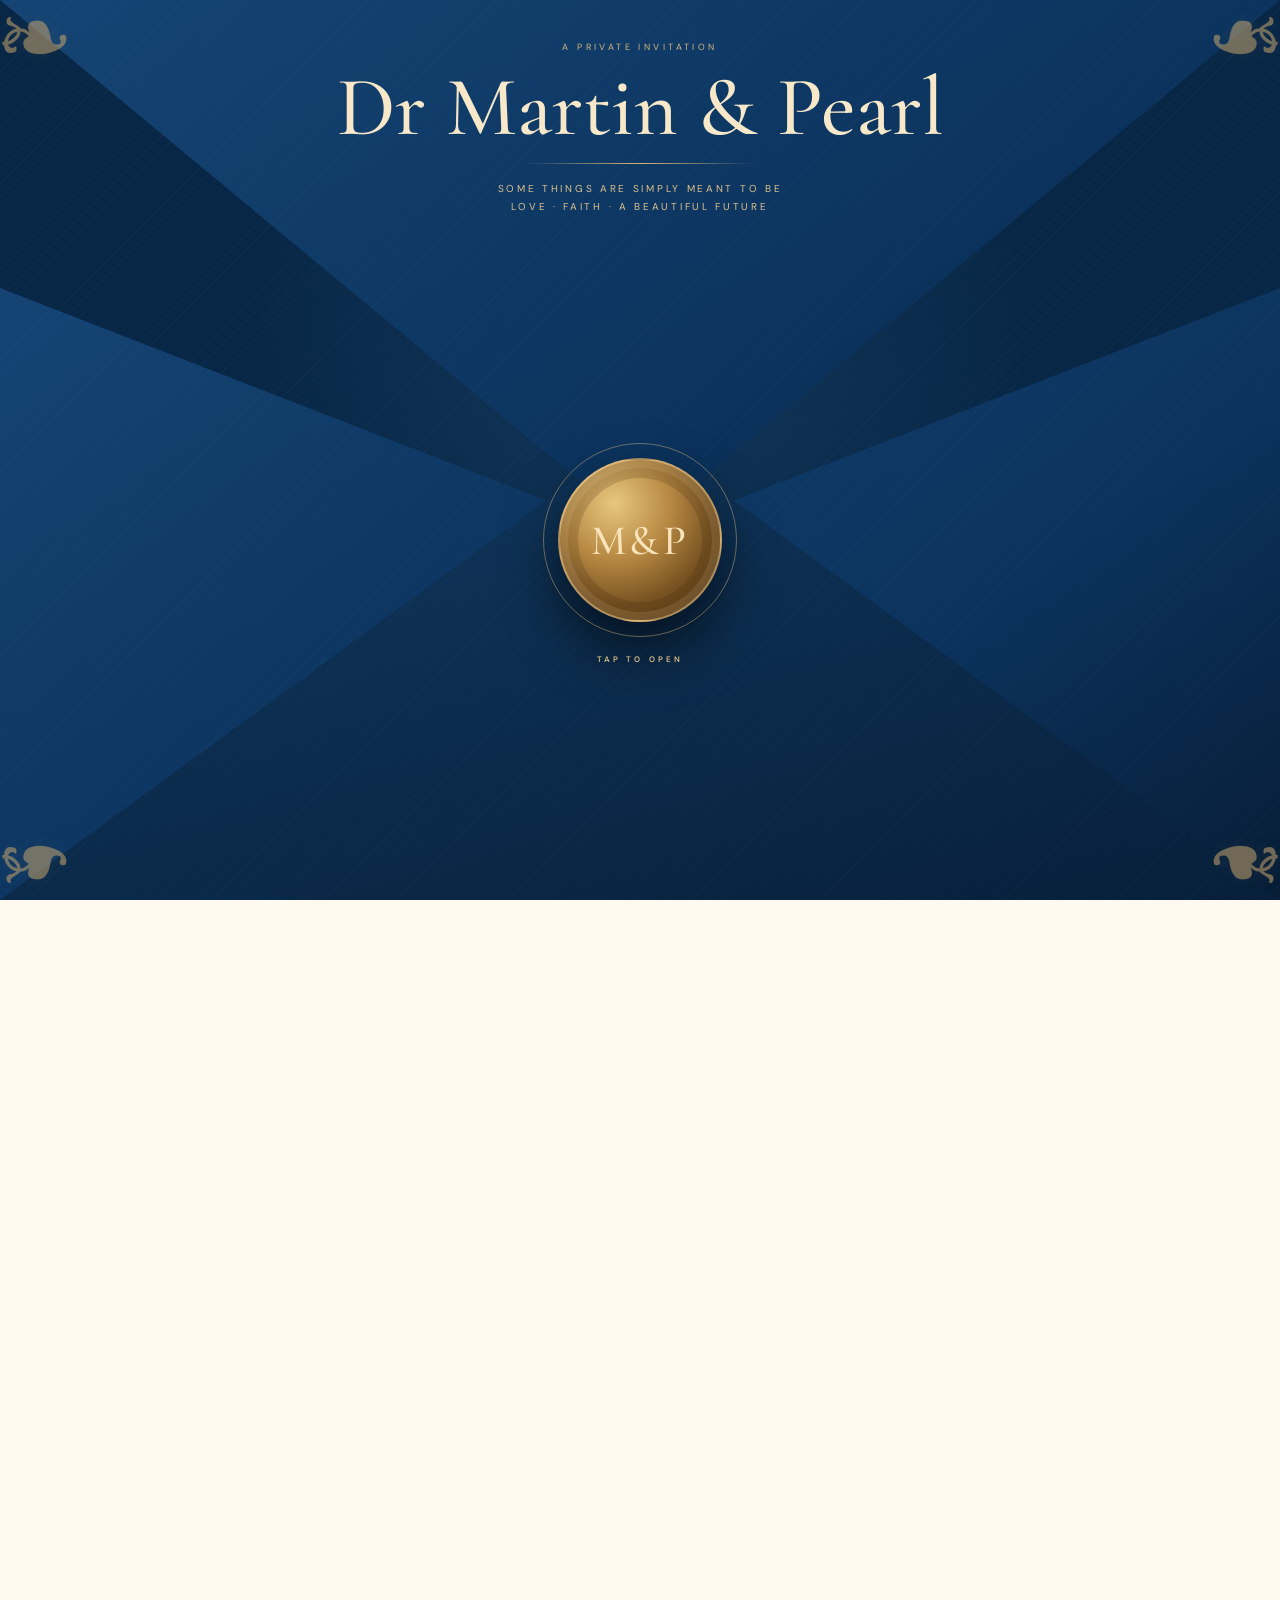
==== commit a1ecb43a: "Inject cinematic storybook page turns" ====
--- a/wedding-invite/index.html
+++ b/wedding-invite/index.html
@@ -12,58 +12,58 @@
 @media(prefers-reduced-motion:reduce){.storybook .book-page{position:relative!important;transform:none!important;filter:none!important}.storybook{perspective:none}}
 </style></head><body class="lock"><canvas id="stars"></canvas><div id="progress" class="progress"></div><div id="intro" class="intro"><div class="introcopy"><small>A private invitation</small><h1>Dr Martin &amp; Pearl</h1><em>some things are simply meant to be</em></div><div id="stage" class="stage"><div id="envelope" class="envelope"><div class="back"></div><div id="letter" class="letter"><div><small>You are invited</small><strong>22 · 12 · 26</strong><em>to witness forever begin</em></div></div><div class="foldl"></div><div class="foldr"></div><div class="foldb"></div><div id="flap" class="flap"></div><button id="seal" class="seal">M&amp;P</button></div></div></div><div id="site" class="site"><nav class="nav"><b>M | P</b><a href="#story">Story</a><a href="#details">Details</a><a href="#rsvp">RSVP</a><button id="musicBtn" class="on">♪ Playing</button><button id="journeyBtn" class="on">◉ Journey</button></nav><section class="hero"><div class="inner reveal"><div class="eyebrow" style="color:#d7bd95">A love story for a lifetime</div><h2>Dr Martin<i>&amp;</i>Pearl</h2><div class="date">22 December 2026 · Kampala, Uganda</div><p>With grateful hearts, we invite you into a day shaped by faith, family, laughter and the quiet certainty of choosing one another.</p><div class="clock"><div><b id="days">—</b><span>Days</span></div><div><b id="hours">—</b><span>Hours</span></div><div><b id="mins">—</b><span>Minutes</span></div><div><b id="secs">—</b><span>Seconds</span></div></div></div></section><section id="story" class="chapter" data-speed=".055"><img decoding="async" src="https://drive.google.com/thumbnail?id=1o3ESuqFtG9MM2-4tPu5BINiB1AH_OTSI&sz=w1800"><div class="chaptercopy reveal"><small>Chapter I · Before the vows</small><h3>It already felt like home.</h3><p>Before the church bells, before the aisle and before the promises, there was this: friendship, ease, laughter, and two people already choosing to stand beside each other.</p></div></section><section class="chapter center" data-speed=".045"><img decoding="async" src="https://drive.google.com/thumbnail?id=1vCCtlMiK6BIVQ6ZhKPrabT9s2ku-84LK&sz=w1800"><div class="chaptercopy reveal"><small>Chapter II · Pearl</small><h3>The woman he chose.</h3><p>Grace in the smallest details. Strength carried softly. A smile that can turn an ordinary moment into something worth remembering.</p></div></section><section class="chapter bw portal" data-speed=".052"><img decoding="async" src="https://drive.google.com/thumbnail?id=1veT3F-5LedP7EmvdnxichO11pFQR27EI&sz=w1800"><div class="chaptercopy reveal"><small>Chapter III · Joy around us</small><h3>Love was never meant to be quiet.</h3><p>It arrives with music, with hands held across a room, with family laughing nearby—and with the people who have watched the story grow.</p></div></section><section class="chapter bw center" data-speed=".05"><img decoding="async" src="https://drive.google.com/thumbnail?id=1gBpU-xcqlgaRQPaFfLRlqxqbSEGYYpgL&sz=w1800"><div class="chaptercopy reveal"><small>Chapter IV · Two lives</small><h3>And then, forever.</h3><p>Not one perfect day, but a lifetime of ordinary days made sacred by the promise to keep choosing each other.</p></div></section><section class="chapter" data-speed=".042"><img decoding="async" src="https://drive.google.com/thumbnail?id=13Z3grSWgK4yuRhs5q7q2lCLr6JGMZG0m&sz=w1800"><div class="chaptercopy reveal"><small>Chapter V · Surrounded by love</small><h3>No story is written alone.</h3><p>To the families and friends who prayed, encouraged, laughed, advised and celebrated with us—this day belongs to you too.</p></div></section><section id="details" class="section venues"><div class="inner"><div class="eyebrow reveal">The places that hold the day</div><h3 class="reveal">From sacred vows<br>to joyful celebration.</h3><p class="lead reveal">One journey, two beautiful settings. We begin in the stillness of the cathedral and continue into an evening of celebration.</p><div class="venuegrid"><article class="venue church reveal"><div class="venuecontent"><small>2:00 PM · Ceremony</small><h4>Rubaga Cathedral</h4><p>St. Mary’s Cathedral Rubaga · Kampala</p><a class="btn" target="_blank" href="https://www.google.com/maps/search/?api=1&query=Rubaga+Cathedral+Kampala">Open directions</a></div></article><article class="venue hall reveal"><div class="venuecontent"><small>Reception · After the ceremony</small><h4>Mutima Hall</h4><p>Nican Resort Hotel · Katale, Seguku</p><a class="btn" target="_blank" href="https://www.google.com/maps/search/?api=1&query=Nican+Resort+Hotel+Seguku">Open directions</a></div></article></div></div></section><section class="section timeline"><div class="inner"><div class="eyebrow reveal">Our day</div><h3 class="reveal">A beautiful journey together.</h3><div class="timelinegrid reveal"><div><b>2:00 PM</b><span>Church ceremony</span></div><div><b>4:00 PM</b><span>Portraits & transition</span></div><div><b>6:00 PM</b><span>Reception</span></div><div><b>7:00 PM</b><span>Dinner</span></div><div><b>8:00 PM</b><span>Music & celebration</span></div></div></div></section><section class="scripture"><blockquote class="reveal">“And above all these put on love, which binds everything together in perfect harmony.”</blockquote><cite class="reveal">Colossians 3:14</cite></section><section id="rsvp" class="section actions"><div class="inner"><div class="eyebrow reveal">Be part of the story</div><h3 class="reveal">We would love to celebrate with you.</h3><div class="actiongrid"><div class="action reveal"><h4>RSVP</h4><p>Send your attendance directly through WhatsApp.</p><a class="btn" target="_blank" href="https://wa.me/256772411362?text=Hello%20Dr%20Martin%20%26%20Pearl%2C%20I%20will%20attend%20your%20wedding%20on%2022%20December%202026.">RSVP now</a></div><div class="action reveal"><h4>Contributions</h4><p>Your presence is the greatest gift. For contributions, contact 0772 411 362 or 0705 410 548.</p><a class="btn" href="tel:+256772411362">Contact</a></div><div class="action reveal"><h4>Save the date</h4><p>Add 22 December 2026 to your calendar.</p><button id="calendarBtn" class="btn">Add to calendar</button></div><div class="action reveal"><h4>Share</h4><p>Send this private invitation to someone celebrating with you.</p><button id="shareBtn" class="btn">Share invitation</button></div></div></div></section><footer><strong>Dr Martin &amp; Pearl</strong><p>22 · 12 · 2026 · Kampala</p><p>RSVP: 0772 411 362 · 0705 410 548</p></footer></div><iframe id="audio" allow="autoplay"></iframe><div id="toast" class="toast"></div><script>const $=id=>document.getElementById(id),intro=$('intro'),site=$('site'),seal=$('seal'),flap=$('flap'),letter=$('letter'),envelope=$('envelope'),stage=$('stage'),audio=$('audio'),musicBtn=$('musicBtn'),journeyBtn=$('journeyBtn'),progress=$('progress');let opened=false,musicOn=false,journey=true,raf=null,last=0,pauseUntil=0;function play(){if(!audio.src)audio.src='https://www.youtube.com/embed/BKoHuQAnMRQ?autoplay=1&controls=0&loop=1&playlist=BKoHuQAnMRQ&playsinline=1&enablejsapi=1';else audio.contentWindow?.postMessage('{"event":"command","func":"playVideo","args":""}','*');musicOn=true;musicBtn.classList.add('on');musicBtn.textContent='♪ Playing'}function pause(){audio.contentWindow?.postMessage('{"event":"command","func":"pauseVideo","args":""}','*');musicOn=false;musicBtn.classList.remove('on');musicBtn.textContent='♪ Music'}musicBtn.onclick=()=>musicOn?pause():play();seal.onclick=async()=>{if(opened)return;opened=true;play();seal.disabled=true;seal.animate([{transform:'translate(-50%,-50%) scale(1)'},{transform:'translate(-50%,-50%) scale(1.14)'},{transform:'translate(-50%,-50%) scale(.05)',opacity:0}],{duration:650,easing:'cubic-bezier(.2,.9,.18,1)',fill:'forwards'});await flap.animate([{transform:'rotateX(0)'},{transform:'rotateX(-178deg)'}],{duration:1050,delay:170,easing:'cubic-bezier(.16,.82,.18,1)',fill:'forwards'}).finished;await letter.animate([{transform:'translateY(0)'},{transform:'translateY(-54%) scale(1.03)'}],{duration:1200,easing:'cubic-bezier(.16,.8,.16,1)',fill:'forwards'}).finished;envelope.animate([{transform:'translateY(0) scale(1)',opacity:1},{transform:'translateY(25%) scale(.84)',opacity:.15}],{duration:850,fill:'forwards'});site.classList.add('ready');document.body.classList.remove('lock');await intro.animate([{opacity:1},{opacity:0,filter:'blur(8px)'}],{duration:1100,delay:350,fill:'forwards'}).finished;intro.style.display='none';setTimeout(startJourney,1200)};const obs=new IntersectionObserver(es=>es.forEach(e=>{if(e.isIntersecting){e.target.classList.add('show');obs.unobserve(e.target)}}),{threshold:.14});document.querySelectorAll('.reveal').forEach(e=>obs.observe(e));const chapters=[...document.querySelectorAll('.chapter')];let ticking=false;function motion(){ticking=false;const max=Math.max(1,document.documentElement.scrollHeight-innerHeight);progress.style.width=scrollY/max*100+'%';chapters.forEach(ch=>{const r=ch.getBoundingClientRect(),center=r.top+r.height/2,delta=innerHeight/2-center;if(r.bottom>0&&r.top<innerHeight){const p=delta*parseFloat(ch.dataset.speed||.04),z=1.025+Math.min(.035,Math.abs(delta)/innerHeight*.025);ch.querySelector('img').style.transform=`translate3d(0,${p}px,0) scale(${z})`;const cp=ch.querySelector('.chaptercopy'),local=Math.max(-1,Math.min(1,delta/innerHeight));cp.style.transform=`translateY(${local*-16}px)`;cp.style.opacity=.78+Math.max(0,1-Math.abs(local))*.22;ch.classList.toggle('active',Math.abs(center-innerHeight/2)<innerHeight*.58)}else ch.classList.remove('active')})}addEventListener('scroll',()=>{if(!ticking){ticking=true;requestAnimationFrame(motion)}},{passive:true});motion();function auto(ts){if(!journey||document.hidden||ts<pauseUntil){raf=requestAnimationFrame(auto);return}if(!last)last=ts;const dt=Math.min(32,ts-last);last=ts;const max=document.documentElement.scrollHeight-innerHeight;if(scrollY<max-2)scrollBy(0,dt*.018);else{journey=false;journeyBtn.classList.remove('on');journeyBtn.textContent='◉ Replay'}raf=requestAnimationFrame(auto)}function startJourney(){if(!raf){last=0;raf=requestAnimationFrame(auto)}}['wheel','touchstart','pointerdown','keydown'].forEach(ev=>addEventListener(ev,()=>pauseUntil=performance.now()+4500,{passive:true}));journeyBtn.onclick=()=>{journey=!journey;if(journey){if(scrollY>=document.documentElement.scrollHeight-innerHeight-4)scrollTo({top:0,behavior:'smooth'});journeyBtn.classList.add('on');journeyBtn.textContent='◉ Journey';startJourney()}else{journeyBtn.classList.remove('on');journeyBtn.textContent='▶ Resume'}};const target=new Date('2026-12-22T14:00:00+03:00').getTime();function tick(){let d=Math.max(0,target-Date.now()),dy=Math.floor(d/864e5);d%=864e5;let h=Math.floor(d/36e5);d%=36e5;let m=Math.floor(d/6e4),s=Math.floor(d%6e4/1000);$('days').textContent=dy;$('hours').textContent=String(h).padStart(2,'0');$('mins').textContent=String(m).padStart(2,'0');$('secs').textContent=String(s).padStart(2,'0')}tick();setInterval(tick,1000);function toast(t){const x=$('toast');x.textContent=t;x.classList.add('show');setTimeout(()=>x.classList.remove('show'),2200)}$('shareBtn').onclick=async()=>{try{if(navigator.share)await navigator.share({title:'Dr Martin & Pearl',text:'You are invited.',url:location.href});else{await navigator.clipboard.writeText(location.href);toast('Invitation link copied')}}catch(e){}};$('calendarBtn').onclick=()=>{const ics='BEGIN:VCALENDAR\nVERSION:2.0\nBEGIN:VEVENT\nDTSTART:20261222T110000Z\nDTEND:20261222T190000Z\nSUMMARY:Dr Martin & Pearl Wedding\nLOCATION:Rubaga Cathedral and Nican Resort Hotel, Kampala\nEND:VEVENT\nEND:VCALENDAR',a=document.createElement('a');a.href=URL.createObjectURL(new Blob([ics],{type:'text/calendar'}));a.download='dr-martin-pearl-wedding.ics';a.click()};const canvas=$('stars'),ctx=canvas.getContext('2d');let W,H,DPR,stars=[];function resize(){DPR=Math.min(devicePixelRatio||1,2);W=innerWidth;H=innerHeight;canvas.width=W*DPR;canvas.height=H*DPR;canvas.style.width=W+'px';canvas.style.height=H+'px';ctx.setTransform(DPR,0,0,DPR,0,0);stars=Array.from({length:W<600?48:78},()=>ns(true))}function ns(random=false){return{x:Math.random()*W,y:random?Math.random()*H:-30-Math.random()*H*.35,v:.45+Math.random()*1.5,len:6+Math.random()*22,r:.5+Math.random()*1.35,a:.32+Math.random()*.65,drift:(Math.random()-.5)*.18}}function draw(){ctx.clearRect(0,0,W,H);stars.forEach((s,i)=>{s.y+=s.v;s.x+=s.drift;s.v=Math.min(2.4,s.v+.0018);if(s.y>H+30||s.x<-20||s.x>W+20)stars[i]=s=ns();const g=ctx.createLinearGradient(s.x,s.y-s.len,s.x,s.y);g.addColorStop(0,'rgba(220,242,255,0)');g.addColorStop(1,`rgba(245,252,255,${s.a})`);ctx.strokeStyle=g;ctx.beginPath();ctx.moveTo(s.x,s.y-s.len);ctx.lineTo(s.x,s.y);ctx.stroke();ctx.fillStyle=`rgba(255,255,255,${s.a})`;ctx.beginPath();ctx.arc(s.x,s.y,s.r,0,Math.PI*2);ctx.fill()});requestAnimationFrame(draw)}resize();addEventListener('resize',resize);draw();</script><script src="cinematic-v3.js?v=3"></script><script id="storybook-inline">(()=>{
 'use strict';
-const q=(s,r=document)=>r.querySelector(s),qa=(s,r=document)=>[...r.querySelectorAll(s)];
-const DRIVE_IDS=['1RVfbarYJg3p7SZjeiFIHq2PrY2V26aLH','1o3ESuqFtG9MM2-4tPu5BINiB1AH_OTSI','1Yc5KV4QLBDPW7_AbMsua2c639_j2a64q','1ZCCpWXnBzGxrwkQTqdA0ULmw07rg3qXr','1trAhd8ztTuWpWIX0m2QEmdLlLFIb7BCN','1YBf3V8S_7WwXl4PZa-Ay16xg8kQEbgpt','1veT3F-5LedP7EmvdnxichO11pFQR27EI','1gBpU-xcqlgaRQPaFfLRlqxqbSEGYYpgL','1ZRnAXHUMuEfF8nIigfRlCYfa797lESRw','1LJDUZ9lgGPVqPlamYxEjcjZ5wIZhKSK2','1y7GBwCcsG-j-tO4QE6kLDyKuCNRCJEQE','1fIM4VjAf2rD_XacwO5Z1zZOwFFgdTeRi','1lgd7mSvXL-KNj8EnmoDYT66VqStcUMBP','1PUOQWqoA-9o_W1gdJNcT0URqXJTX6btP'];
-const drive=id=>`https://drive.google.com/thumbnail?id=${id}&sz=w1800`;
-const HOLD=4400, FADE=1350;
+const q=(s,r=document)=>r.querySelector(s), qa=(s,r=document)=>[...r.querySelectorAll(s)];
+const IDS=['1RVfbarYJg3p7SZjeiFIHq2PrY2V26aLH','1o3ESuqFtG9MM2-4tPu5BINiB1AH_OTSI','1Yc5KV4QLBDPW7_AbMsua2c639_j2a64q','1ZCCpWXnBzGxrwkQTqdA0ULmw07rg3qXr','1trAhd8ztTuWpWIX0m2QEmdLlLFIb7BCN','1YBf3V8S_7WwXl4PZa-Ay16xg8kQEbgpt','1veT3F-5LedP7EmvdnxichO11pFQR27EI','1gBpU-xcqlgaRQPaFfLRlqxqbSEGYYpgL','1ZRnAXHUMuEfF8nIigfRlCYfa797lESRw','1LJDUZ9lgGPVqPlamYxEjcjZ5wIZhKSK2','1y7GBwCcsG-j-tO4QE6kLDyKuCNRCJEQE','1fIM4VjAf2rD_XacwO5Z1zZOwFFgdTeRi','1lgd7mSvXL-KNj8EnmoDYT66VqStcUMBP','1PUOQWqoA-9o_W1gdJNcT0URqXJTX6btP'];
+const img=id=>`https://drive.google.com/thumbnail?id=${id}&sz=w1800`;
+const HOLD=4600;
 const scenes=[
- ['What is love?','Perhaps it begins quietly.','rose'],
- ['A glance that stays.','A hand that begins to feel like home.',''],
- ['Two lives choosing one another.','Again. And again.',''],
- ['Until forever stops sounding far away.','And starts sounding like us.','rose'],
+ ['What is love?','Perhaps it begins quietly.','full'],
+ ['A glance that stays.','A hand that begins to feel like home.','split'],
+ ['Two lives choosing one another.','Again. And again.','print'],
+ ['Until forever stops sounding far away.','And starts sounding like us.','mask'],
  ['You are invited.','22 · 12 · 2026','hero'],
- ['Now… about these two.','They met. Nobody announced, “this is forever.”','fun'],
- ['It was probably meant to be casual.','Then one conversation somehow needed another.',''],
- ['Then another.','And suddenly “see you sometime” became “when are we meeting?”','fun'],
- ['The funny thing about forever…','It rarely introduces itself properly.','rose'],
- ['It just keeps showing up.','In laughter. In patience. In choosing each other.',''],
+ ['Now… about these two.','They met. Nobody announced, “this is forever.”','split'],
+ ['It was probably meant to be casual.','Then one conversation somehow needed another.','print'],
+ ['Then another.','And suddenly “see you sometime” became “when are we meeting?”','mask'],
+ ['The funny thing about forever…','It rarely introduces itself properly.','full'],
+ ['It just keeps showing up.','In laughter. In patience. In choosing each other.','print'],
  ['So they chose a date.','Tuesday · 22 December 2026','hero'],
- ['First, the promise.','10:00 AM · St. Mary’s Cathedral Rubaga','church'],
- ['With a special blessing.','Holy Matrimony by His Grace Archbishop Paul Ssemogerere','church'],
- ['Then… we celebrate.','2:30 PM · Reception · Mutima Hall','party'],
- ['Come hungry.','4:00 PM · Dinner','fun'],
- ['And save room.','6:00 PM · Cake','fun'],
- ['Bring your best smile.','The rest of the evening belongs to music, family & joy.','party'],
+ ['First, the promise.','10:00 AM · St. Mary’s Cathedral Rubaga','mask'],
+ ['With a special blessing.','Holy Matrimony by His Grace Archbishop Paul Ssemogerere','split'],
+ ['Then… we celebrate.','2:30 PM · Reception · Mutima Hall','full'],
+ ['Come hungry.','4:00 PM · Dinner','print'],
+ ['And save room.','6:00 PM · Cake','mask'],
+ ['Bring your best smile.','The rest of the evening belongs to music, family & joy.','split'],
  ['PROGRAM','','program']
 ];
-function css(){if(q('#stableJourneyStyle'))return;const s=document.createElement('style');s.id='stableJourneyStyle';s.textContent=`
-#fullEnvelopeLanding{position:fixed;inset:0;z-index:1000;width:100vw;height:100dvh;min-height:100svh;overflow:hidden;background:#082746;color:#f5dfb7;font-family:'DM Sans',sans-serif;perspective:1800px;isolation:isolate}
-#fullEnvelopeLanding:before{content:"";position:absolute;inset:0;background:radial-gradient(circle at 50% 36%,rgba(62,118,168,.22),transparent 45%),repeating-linear-gradient(135deg,rgba(255,255,255,.018) 0 1px,transparent 1px 10px)}
+function addCSS(){if(q('#vintageJourneyStyle'))return;const s=document.createElement('style');s.id='vintageJourneyStyle';s.textContent=`
+#snowField{position:fixed;inset:0;z-index:1200;pointer-events:none;overflow:hidden}.snowflake{position:absolute;top:-8vh;width:var(--sz);height:var(--sz);border-radius:50%;background:rgba(255,255,255,.86);box-shadow:0 0 10px rgba(255,255,255,.35);opacity:.72;animation:snowFall var(--dur) linear infinite;animation-delay:var(--delay)}@keyframes snowFall{0%{transform:translate3d(0,-8vh,0)}50%{transform:translate3d(var(--drift),54vh,0)}100%{transform:translate3d(calc(var(--drift)*-.35),112vh,0)}}
+#fullEnvelopeLanding{position:fixed;inset:0;z-index:1000;width:100vw;height:100dvh;min-height:100svh;overflow:hidden;background:#082746;color:#f5dfb7;font-family:'DM Sans',sans-serif;perspective:1800px;isolation:isolate}#fullEnvelopeLanding:before{content:"";position:absolute;inset:0;background:radial-gradient(circle at 50% 36%,rgba(55,112,164,.22),transparent 45%),repeating-linear-gradient(135deg,rgba(255,255,255,.018) 0 1px,transparent 1px 10px)}
 .fe-corner{position:absolute;z-index:11;width:150px;height:150px;opacity:.55;pointer-events:none}.fe-corner:before{content:"❧";position:absolute;font:400 94px/1 'Cormorant Garamond',serif;color:#c9a76d;text-shadow:0 0 18px #c9a76d22}.fe-corner.tl{left:-5px;top:-7px}.fe-corner.tr{right:-5px;top:-7px;transform:scaleX(-1)}.fe-corner.bl{left:-5px;bottom:-7px;transform:scaleY(-1)}.fe-corner.br{right:-5px;bottom:-7px;transform:scale(-1)}
-.fe-title{position:absolute;z-index:8;top:4.6vh;left:5vw;right:5vw;text-align:center;transition:opacity .9s ease,transform 1.1s cubic-bezier(.22,.8,.24,1)}.fe-title small{display:block;font-size:9px;letter-spacing:.38em;color:#d6b77e}.fe-title h1{margin:1.8vh 0 1.1vh;font:500 clamp(44px,11vw,84px)/.9 'Cormorant Garamond',serif;color:#f7e8ca}.fe-title .rule{width:min(38vw,230px);height:1px;margin:2vh auto;background:linear-gradient(90deg,transparent,#d6b577,transparent)}.fe-title p{margin:.5vh 0;font-size:clamp(7px,1.8vw,10px);letter-spacing:.27em;text-transform:uppercase;color:#dfc28d}
-.fe-flap,.fe-left,.fe-right,.fe-bottom{position:absolute;background-image:repeating-linear-gradient(135deg,#ffffff04 0 1px,transparent 1px 10px),linear-gradient(145deg,#154474,#0b335d 60%,#071d36);transition:transform 1.8s cubic-bezier(.2,.75,.22,1),opacity 1s ease;will-change:transform}.fe-flap{z-index:5;inset:0 0 auto;height:67%;clip-path:polygon(0 0,50% 88%,100% 0);transform-origin:50% 0;filter:drop-shadow(0 22px 30px #0006)}.fe-left{z-index:3;left:0;bottom:0;width:75%;height:68%;clip-path:polygon(0 0,100% 61%,100% 100%,0 100%)}.fe-right{z-index:3;right:0;bottom:0;width:75%;height:68%;clip-path:polygon(0 61%,100% 0,100% 100%,0 100%)}.fe-bottom{z-index:4;left:0;right:0;bottom:0;height:52%;clip-path:polygon(0 100%,50% 0,100% 100%);background-image:repeating-linear-gradient(135deg,#ffffff04 0 1px,transparent 1px 10px),linear-gradient(165deg,#103960,#071f3a)}
-.fe-seal{position:absolute;z-index:14;left:50%;top:60%;width:clamp(112px,18vw,164px);height:clamp(112px,18vw,164px);transform:translate(-50%,-50%);border-radius:50%;border:2px solid #f5d8a17a;display:grid;place-items:center;background:radial-gradient(circle at 34% 27%,#e8c77e,#b68842 36%,#7a5422 64%,#4b3011);box-shadow:inset 0 0 0 8px #ffedc51c,inset 0 0 0 18px #39220b2e,0 28px 55px #0009;color:#f9e4bb;font:500 clamp(28px,4.5vw,42px) 'Cormorant Garamond',serif;letter-spacing:.08em;cursor:pointer;transition:opacity .7s ease,transform .9s ease}.fe-seal:before{content:"";position:absolute;inset:-17px;border:1px solid #e0be7f70;border-radius:50%;animation:sealPulse 2.6s ease-in-out infinite}.fe-seal:after{content:"TAP TO OPEN";position:absolute;top:calc(100% + 34px);left:50%;transform:translateX(-50%);white-space:nowrap;font:600 8px 'DM Sans';letter-spacing:.38em;color:#d9bc84}@keyframes sealPulse{50%{transform:scale(1.08);opacity:.72}0%,100%{transform:scale(.98);opacity:.38}}
+.fe-title{position:absolute;z-index:8;top:4.6vh;left:5vw;right:5vw;text-align:center;transition:opacity 1s ease,transform 1.2s cubic-bezier(.2,.75,.22,1)}.fe-title small{display:block;font-size:9px;letter-spacing:.38em;color:#d6b77e}.fe-title h1{margin:1.8vh 0 1.1vh;font:500 clamp(44px,11vw,84px)/.9 'Cormorant Garamond',serif;color:#f7e8ca}.fe-title .rule{width:min(38vw,230px);height:1px;margin:2vh auto;background:linear-gradient(90deg,transparent,#d6b577,transparent)}.fe-title p{margin:.5vh 0;font-size:clamp(7px,1.8vw,10px);letter-spacing:.27em;text-transform:uppercase;color:#dfc28d}
+.fe-flap,.fe-left,.fe-right,.fe-bottom{position:absolute;background-image:repeating-linear-gradient(135deg,#ffffff04 0 1px,transparent 1px 10px),linear-gradient(145deg,#154474,#0b335d 60%,#071d36);transition:transform 2s cubic-bezier(.2,.72,.22,1),opacity 1.05s ease;will-change:transform}.fe-flap{z-index:5;inset:0 0 auto;height:67%;clip-path:polygon(0 0,50% 88%,100% 0);transform-origin:50% 0;filter:drop-shadow(0 22px 30px #0006)}.fe-left{z-index:3;left:0;bottom:0;width:75%;height:68%;clip-path:polygon(0 0,100% 61%,100% 100%,0 100%)}.fe-right{z-index:3;right:0;bottom:0;width:75%;height:68%;clip-path:polygon(0 61%,100% 0,100% 100%,0 100%)}.fe-bottom{z-index:4;left:0;right:0;bottom:0;height:52%;clip-path:polygon(0 100%,50% 0,100% 100%);background-image:repeating-linear-gradient(135deg,#ffffff04 0 1px,transparent 1px 10px),linear-gradient(165deg,#103960,#071f3a)}
+.fe-seal{position:absolute;z-index:14;left:50%;top:60%;width:clamp(112px,18vw,164px);height:clamp(112px,18vw,164px);transform:translate(-50%,-50%);border-radius:50%;border:2px solid #f5d8a17a;display:grid;place-items:center;background:radial-gradient(circle at 34% 27%,#e8c77e,#b68842 36%,#7a5422 64%,#4b3011);box-shadow:inset 0 0 0 8px #ffedc51c,inset 0 0 0 18px #39220b2e,0 28px 55px #0009;color:#f9e4bb;font:500 clamp(28px,4.5vw,42px) 'Cormorant Garamond',serif;letter-spacing:.08em;cursor:pointer;transition:opacity .8s ease,transform 1s ease}.fe-seal:before{content:"";position:absolute;inset:-17px;border:1px solid #e0be7f70;border-radius:50%;animation:sealPulse 2.8s ease-in-out infinite}.fe-seal:after{content:"TAP TO OPEN";position:absolute;top:calc(100% + 34px);left:50%;transform:translateX(-50%);white-space:nowrap;font:600 8px 'DM Sans';letter-spacing:.38em;color:#d9bc84}@keyframes sealPulse{50%{transform:scale(1.08);opacity:.7}0%,100%{transform:scale(.98);opacity:.38}}
 .opening .fe-flap{transform:rotateX(178deg)}.opening .fe-left{transform:translateX(-14%)}.opening .fe-right{transform:translateX(14%)}.opening .fe-bottom{transform:translateY(17%)}.opening .fe-seal{opacity:0;transform:translate(-50%,-50%) scale(.72)}.opening .fe-title,.opening .fe-corner{opacity:0}.opening .fe-title{transform:translateY(-18px)}
-.fe-prologue{position:absolute;inset:0;z-index:40;background:#06111b;opacity:0;pointer-events:none;transition:opacity 1.35s ease;overflow:hidden}.prologue-on .fe-prologue{opacity:1;pointer-events:auto}.fe-photo{position:absolute;inset:-4%;background:center/cover no-repeat;opacity:0;filter:saturate(.9) brightness(.4);transform:scale(1.06);transition:opacity ${FADE}ms ease-in-out,transform 6.5s cubic-bezier(.22,.65,.28,1),filter ${FADE}ms ease-in-out}.fe-photo.show{opacity:.7;filter:saturate(1) brightness(.56);transform:scale(1.015) translate3d(var(--px),var(--py),0)}.fe-photo.out{opacity:0;transform:scale(1.0)}.fe-vignette{position:absolute;inset:0;z-index:3;background:linear-gradient(180deg,#02070d4d,transparent 30%,transparent 65%,#02070da0),radial-gradient(circle at 50% 45%,transparent 0 30%,#03090f45 65%,#03090fd6 100%)}
-.fe-story{position:absolute;inset:0;z-index:9;display:grid;place-items:center;text-align:center;padding:7vh 7vw}.fe-scene{position:absolute;left:6vw;right:6vw;top:50%;opacity:0;transform:translate3d(0,-46%,0);transition:opacity 1.15s ease-in-out,transform 1.45s cubic-bezier(.22,.75,.25,1);text-shadow:0 8px 32px #000b;pointer-events:none}.fe-scene.show{opacity:1;transform:translate3d(0,-50%,0)}.fe-scene.hide{opacity:0;transform:translate3d(0,-54%,0)}.fe-scene h2{margin:0;color:#fff8ea;font:500 clamp(42px,9.5vw,88px)/.98 'Cormorant Garamond',serif;letter-spacing:-.018em}.fe-scene p{max-width:760px;margin:22px auto 0;color:#e4c890;font:500 clamp(9px,1.9vw,13px)/1.65 'DM Sans';letter-spacing:.14em;text-transform:uppercase}.fe-scene.hero h2{font-size:clamp(58px,13vw,116px);color:#f5dfb7}.fe-scene.church:before{content:"✝";display:block;margin-bottom:18px;font:400 28px serif;color:#d7b477}.fe-scene.party:before{content:"✦  ✦  ✦";display:block;margin-bottom:18px;color:#d7b477;letter-spacing:.45em}.fe-scene .phrase{display:inline;white-space:normal;word-spacing:.08em}.fe-scene.show h2{animation:calmText 1.25s cubic-bezier(.22,.75,.25,1) both}.fe-scene.show p{animation:calmSub 1.3s .22s cubic-bezier(.22,.75,.25,1) both}@keyframes calmText{from{opacity:0;transform:translateY(18px);filter:blur(3px)}to{opacity:1;transform:none;filter:blur(0)}}@keyframes calmSub{from{opacity:0;transform:translateY(12px)}to{opacity:1;transform:none}}
-.fe-rose{position:absolute;z-index:8;font-size:clamp(26px,7vw,58px);color:#dfb3ae;opacity:0;transform:scale(.2);transition:opacity 1.2s ease,transform 1.8s cubic-bezier(.22,.75,.25,1);pointer-events:none}.fe-rose:before{content:"✿"}.fe-rose.bloom{opacity:.75;transform:scale(1)}.fe-petal{position:absolute;z-index:8;top:-4vh;color:#e9c7c1;font-size:14px;animation:petalFall var(--d) linear forwards}@keyframes petalFall{0%{opacity:0;transform:translateY(-4vh) rotate(0)}15%{opacity:.65}100%{opacity:0;transform:translate3d(var(--x),108vh,0) rotate(300deg)}}
-.fe-program{width:min(90vw,720px);padding:clamp(26px,5vw,50px);border:1px solid #d4b47866;background:#06111bd0;backdrop-filter:blur(12px);box-shadow:0 30px 80px #0008}.fe-program .pk{font:600 8px 'DM Sans';letter-spacing:.38em;color:#d4b478;text-transform:uppercase}.fe-program h2{font-size:clamp(44px,9vw,76px);margin:12px 0 22px}.fe-program-row{display:grid;grid-template-columns:105px 1fr;gap:16px;padding:14px 0;border-top:1px solid #d4b4783d;text-align:left;opacity:0;transform:translateY(12px)}.fe-scene.show .fe-program-row{animation:rowIn .75s ease forwards;animation-delay:calc(var(--i)*150ms + 350ms)}@keyframes rowIn{to{opacity:1;transform:none}}.fe-program-row b{font:500 clamp(21px,4vw,32px) 'Cormorant Garamond';color:#f5dfb7}.fe-program-row span{align-self:center;font-size:clamp(8px,1.7vw,12px);letter-spacing:.09em;color:#fff9;line-height:1.5}
-.fe-progress{position:absolute;z-index:12;left:7vw;right:7vw;bottom:3.8vh;height:1px;background:#fff2}.fe-progress i{display:block;height:100%;width:0;background:linear-gradient(90deg,#d1aa73,#f3dcae);transition:width 1s ease}.leaving{opacity:0!important;transform:scale(1.015);transition:opacity 1.3s ease,transform 1.5s ease;pointer-events:none!important}
-@media(max-width:500px){.fe-title{top:3.7vh}.fe-title h1{font-size:43px}.fe-title p{font-size:7px}.fe-seal{top:61%;width:112px;height:112px;font-size:29px}.fe-corner{width:112px;height:112px}.fe-corner:before{font-size:72px}.fe-scene{left:5vw;right:5vw}.fe-scene h2{font-size:42px}.fe-scene.hero h2{font-size:62px}.fe-program{padding:24px 18px}.fe-program-row{grid-template-columns:88px 1fr;gap:10px}.fe-program-row b{font-size:24px}}
-@media(prefers-reduced-motion:reduce){.fe-photo,.fe-scene,.fe-flap,.fe-left,.fe-right,.fe-bottom{transition-duration:.25s!important}.fe-rose,.fe-petal{display:none!important}}
+.fe-prologue{position:absolute;inset:0;z-index:40;background:#090d12;opacity:0;pointer-events:none;transition:opacity 1.45s ease;overflow:hidden}.prologue-on .fe-prologue{opacity:1;pointer-events:auto}.fe-vignette{position:absolute;inset:0;z-index:6;background:linear-gradient(180deg,#09080a40,transparent 26%,transparent 65%,#08080ad0),radial-gradient(circle at 50% 45%,transparent 0 28%,#17100c30 62%,#060708d8 100%);pointer-events:none}.fe-grain{position:absolute;inset:-30%;z-index:7;opacity:.075;background-image:radial-gradient(circle,#fff 0 .5px,transparent .8px);background-size:4px 4px;mix-blend-mode:soft-light;animation:grainShift .5s steps(2) infinite;pointer-events:none}@keyframes grainShift{50%{transform:translate3d(1.5%,-1%,0)}}
+.photo-stage{position:absolute;inset:0;z-index:2;overflow:hidden}.shot{position:absolute;opacity:0;filter:sepia(.24) saturate(.72) contrast(1.06) brightness(.72);box-shadow:0 35px 90px #0009;will-change:transform,opacity,clip-path}.shot.show{opacity:1}.shot.full{inset:-5%;background:center/cover no-repeat;transform:scale(1.1);transition:opacity 1.55s ease,transform 7s cubic-bezier(.22,.64,.28,1),filter 1.5s ease}.shot.full.show{transform:scale(1.015);filter:sepia(.22) saturate(.78) contrast(1.08) brightness(.82)}.shot.mask{left:8vw;right:8vw;top:10vh;bottom:10vh;background:center/cover no-repeat;clip-path:inset(48% 12% 48% 12% round 28px);transform:scale(1.06);transition:opacity 1.2s ease,clip-path 2.1s cubic-bezier(.16,1,.3,1),transform 6.5s ease}.shot.mask.show{clip-path:inset(0 0 0 0 round 28px);transform:scale(1.01)}.shot.split{top:9vh;bottom:9vh;width:44vw;background:center/cover no-repeat;transition:opacity 1.35s ease,transform 2.2s cubic-bezier(.16,1,.3,1)}.shot.split.a{left:3vw;transform:translateX(-14vw) rotate(-2deg)}.shot.split.b{right:3vw;transform:translateX(14vw) rotate(2deg)}.shot.split.show.a,.shot.split.show.b{transform:translateX(0) rotate(0)}.shot.print{width:min(72vw,560px);height:min(61vh,660px);left:50%;top:50%;background:center/cover no-repeat;border:12px solid #eee4d5;border-bottom-width:42px;transform:translate(-50%,-47%) rotate(var(--rot)) scale(.86);transition:opacity 1.2s ease,transform 2.2s cubic-bezier(.16,1,.3,1)}.shot.print.show{transform:translate(-50%,-50%) rotate(var(--rot)) scale(1)}.shot.print.back{filter:sepia(.35) saturate(.58) contrast(1.03) brightness(.68);opacity:0}.shot.print.back.show{opacity:.55;transform:translate(-57%,-53%) rotate(calc(var(--rot) - 5deg)) scale(.96)}
+.fe-story{position:absolute;inset:0;z-index:10;display:grid;place-items:center;text-align:center;padding:7vh 7vw}.fe-scene{position:absolute;left:6vw;right:6vw;top:50%;opacity:0;transform:translate3d(0,-45%,0);transition:opacity 1.3s ease,transform 1.7s cubic-bezier(.22,.75,.25,1);text-shadow:0 8px 32px #000c;pointer-events:none}.fe-scene.show{opacity:1;transform:translate3d(0,-50%,0)}.fe-scene.hide{opacity:0;transform:translate3d(0,-55%,0)}.fe-scene h2{margin:0;color:#fff8ea;font:500 clamp(42px,9.5vw,88px)/.98 'Cormorant Garamond',serif;letter-spacing:-.018em}.fe-scene p{max-width:760px;margin:22px auto 0;color:#e5c994;font:500 clamp(9px,1.9vw,13px)/1.65 'DM Sans';letter-spacing:.13em;text-transform:uppercase}.fe-scene.hero h2{font-size:clamp(58px,13vw,116px);color:#f5dfb7}.fe-scene.show h2{animation:textEase 1.35s cubic-bezier(.22,.75,.25,1) both}.fe-scene.show p{animation:subEase 1.4s .22s cubic-bezier(.22,.75,.25,1) both}@keyframes textEase{from{opacity:0;transform:translateY(20px);filter:blur(4px)}to{opacity:1;transform:none;filter:blur(0)}}@keyframes subEase{from{opacity:0;transform:translateY(12px)}to{opacity:1;transform:none}}
+.fe-rose{position:absolute;z-index:8;font-size:clamp(24px,6vw,54px);color:#dfb3ae;opacity:0;transform:scale(.2);transition:opacity 1.25s ease,transform 1.8s cubic-bezier(.22,.75,.25,1);pointer-events:none}.fe-rose:before{content:"✿"}.fe-rose.bloom{opacity:.7;transform:scale(1)}.fe-petal{position:absolute;z-index:8;top:-4vh;color:#e9c7c1;font-size:13px;animation:petalFall var(--d) linear forwards}@keyframes petalFall{0%{opacity:0;transform:translateY(-4vh) rotate(0)}15%{opacity:.58}100%{opacity:0;transform:translate3d(var(--x),108vh,0) rotate(300deg)}}
+.fe-program{width:min(90vw,720px);padding:clamp(26px,5vw,50px);border:1px solid #d4b47866;background:#0a1014d8;backdrop-filter:blur(12px);box-shadow:0 30px 80px #0008}.fe-program .pk{font:600 8px 'DM Sans';letter-spacing:.38em;color:#d4b478;text-transform:uppercase}.fe-program h2{font-size:clamp(44px,9vw,76px);margin:12px 0 22px}.fe-program-row{display:grid;grid-template-columns:105px 1fr;gap:16px;padding:14px 0;border-top:1px solid #d4b4783d;text-align:left;opacity:0;transform:translateY(12px)}.fe-scene.show .fe-program-row{animation:rowIn .8s ease forwards;animation-delay:calc(var(--i)*180ms + 420ms)}@keyframes rowIn{to{opacity:1;transform:none}}.fe-program-row b{font:500 clamp(21px,4vw,32px) 'Cormorant Garamond';color:#f5dfb7}.fe-program-row span{align-self:center;font-size:clamp(8px,1.7vw,12px);letter-spacing:.09em;color:#fff9;line-height:1.5}
+.fe-progress{position:absolute;z-index:13;left:7vw;right:7vw;bottom:3.8vh;height:1px;background:#fff2}.fe-progress i{display:block;height:100%;width:0;background:linear-gradient(90deg,#d1aa73,#f3dcae);transition:width 1.2s ease}.leaving{opacity:0!important;transform:scale(1.012);transition:opacity 1.4s ease,transform 1.6s ease;pointer-events:none!important}
+@media(max-width:600px){.fe-title{top:3.7vh}.fe-title h1{font-size:43px}.fe-title p{font-size:7px}.fe-seal{top:61%;width:112px;height:112px;font-size:29px}.fe-corner{width:112px;height:112px}.fe-corner:before{font-size:72px}.fe-scene{left:5vw;right:5vw}.fe-scene h2{font-size:42px}.fe-scene.hero h2{font-size:62px}.shot.split{width:46vw;top:12vh;bottom:12vh}.shot.print{width:78vw;height:58vh}.shot.mask{left:5vw;right:5vw;top:12vh;bottom:12vh}.fe-program{padding:24px 18px}.fe-program-row{grid-template-columns:88px 1fr;gap:10px}.fe-program-row b{font-size:24px}}
+@media(prefers-reduced-motion:reduce){.shot,.fe-scene,.fe-flap,.fe-left,.fe-right,.fe-bottom{transition-duration:.25s!important}.snowflake,.fe-rose,.fe-petal{display:none!important}}
 `;document.head.appendChild(s)}
-function blooms(layer){for(let i=0;i<12;i++){const r=document.createElement('span');r.className='fe-rose';r.style.left=(3+Math.random()*90)+'vw';r.style.top=(8+Math.random()*80)+'vh';layer.appendChild(r);setTimeout(()=>r.classList.add('bloom'),i*90);setTimeout(()=>r.remove(),5200)}for(let i=0;i<14;i++){const p=document.createElement('span');p.className='fe-petal';p.textContent='•';p.style.left=Math.random()*100+'vw';p.style.setProperty('--x',(Math.random()*100-50)+'px');p.style.setProperty('--d',(5+Math.random()*2.5)+'s');p.style.animationDelay=Math.random()*.7+'s';layer.appendChild(p);setTimeout(()=>p.remove(),8000)}}
-function installLanding(){if(q('#fullEnvelopeLanding'))return;css();const l=document.createElement('div');l.id='fullEnvelopeLanding';l.innerHTML=`<div class="fe-corner tl"></div><div class="fe-corner tr"></div><div class="fe-corner bl"></div><div class="fe-corner br"></div><div class="fe-title"><small>A PRIVATE INVITATION</small><h1>Dr Martin &amp; Pearl</h1><div class="rule"></div><p>Some things are simply meant to be</p><p>Love · Faith · A Beautiful Future</p></div><div class="fe-flap"></div><div class="fe-left"></div><div class="fe-right"></div><div class="fe-bottom"></div><button class="fe-seal" aria-label="Open invitation">M&amp;P</button><div class="fe-prologue"><div class="fe-photos"></div><div class="fe-vignette"></div><div class="fe-story"></div><div class="fe-roses"></div><div class="fe-progress"><i></i></div></div>`;document.body.appendChild(l);
- const photos=q('.fe-photos',l),story=q('.fe-story',l),roses=q('.fe-roses',l),progress=q('.fe-progress i',l);
- DRIVE_IDS.forEach((id,i)=>{const d=document.createElement('div');d.className='fe-photo';d.style.backgroundImage=`url("${drive(id)}")`;d.style.setProperty('--px',((i%3)-1)*1.2+'%');d.style.setProperty('--py',(i%2?-.8:.8)+'%');photos.appendChild(d)});
- scenes.forEach((sc,i)=>{const [big,small,kind]=sc;const d=document.createElement('section');d.className='fe-scene '+kind;if(kind==='program'){d.innerHTML=`<div class="fe-program"><div class="pk">22 December 2026</div><h2>Wedding Programme</h2><div class="fe-program-row" style="--i:0"><b>10:00 AM</b><span>Holy Matrimony · St. Mary’s Cathedral Rubaga</span></div><div class="fe-program-row" style="--i:1"><b>2:30 PM</b><span>Reception · Mutima Hall</span></div><div class="fe-program-row" style="--i:2"><b>4:00 PM</b><span>Dinner</span></div><div class="fe-program-row" style="--i:3"><b>6:00 PM</b><span>Cake</span></div></div>`}else d.innerHTML=`<h2><span class="phrase">${big}</span></h2><p>${small}</p>`;story.appendChild(d)});
- const sceneEls=qa('.fe-scene',l),photoEls=qa('.fe-photo',l);
- let timers=[];const later=(fn,ms)=>timers.push(setTimeout(fn,ms));
- function showScene(i){sceneEls.forEach((e,j)=>{e.classList.toggle('show',j===i);e.classList.toggle('hide',j<i)});photoEls.forEach((p,j)=>{const active=j===i%photoEls.length;p.classList.toggle('show',active);p.classList.toggle('out',j!==i%photoEls.length&&p.classList.contains('show'))});progress.style.width=((i+1)/sceneEls.length*100)+'%';if(scenes[i][2]==='rose')blooms(roses)}
- function run(){l.classList.add('opening');const under=q('.intro .seal');if(under)under.click();later(()=>l.classList.add('prologue-on'),1100);let t=1850;scenes.forEach((_,i)=>{later(()=>showScene(i),t);t+=HOLD});later(()=>l.classList.add('leaving'),t+500);later(()=>{l.remove();const first=q('.chapter');if(first)first.scrollIntoView({behavior:'smooth',block:'start'})},t+1900)}
- q('.fe-seal',l).addEventListener('click',run,{once:true});
+function snow(){if(q('#snowField'))return;const f=document.createElement('div');f.id='snowField';for(let i=0;i<26;i++){const n=document.createElement('i');n.className='snowflake';n.style.left=Math.random()*100+'vw';n.style.setProperty('--sz',(2+Math.random()*3.5)+'px');n.style.setProperty('--dur',(8+Math.random()*9)+'s');n.style.setProperty('--delay',(-Math.random()*12)+'s');n.style.setProperty('--drift',(Math.random()*90-45)+'px');f.appendChild(n)}document.body.appendChild(f)}
+function petals(layer){for(let i=0;i<10;i++){const r=document.createElement('span');r.className='fe-rose';r.style.left=(4+Math.random()*90)+'vw';r.style.top=(8+Math.random()*80)+'vh';layer.appendChild(r);setTimeout(()=>r.classList.add('bloom'),i*100);setTimeout(()=>r.remove(),5600)}for(let i=0;i<12;i++){const p=document.createElement('span');p.className='fe-petal';p.textContent='•';p.style.left=Math.random()*100+'vw';p.style.setProperty('--x',(Math.random()*90-45)+'px');p.style.setProperty('--d',(5.5+Math.random()*2.5)+'s');p.style.animationDelay=Math.random()*.7+'s';layer.appendChild(p);setTimeout(()=>p.remove(),8500)}}
+function install(){if(q('#fullEnvelopeLanding'))return;addCSS();snow();const l=document.createElement('div');l.id='fullEnvelopeLanding';l.innerHTML=`<div class="fe-corner tl"></div><div class="fe-corner tr"></div><div class="fe-corner bl"></div><div class="fe-corner br"></div><div class="fe-title"><small>A PRIVATE INVITATION</small><h1>Dr Martin &amp; Pearl</h1><div class="rule"></div><p>Some things are simply meant to be</p><p>Love · Faith · A Beautiful Future</p></div><div class="fe-flap"></div><div class="fe-left"></div><div class="fe-right"></div><div class="fe-bottom"></div><button class="fe-seal" aria-label="Open invitation">M&amp;P</button><div class="fe-prologue"><div class="photo-stage"></div><div class="fe-vignette"></div><div class="fe-grain"></div><div class="fe-story"></div><div class="fe-roses"></div><div class="fe-progress"><i></i></div></div>`;document.body.appendChild(l);
+ const stage=q('.photo-stage',l),story=q('.fe-story',l),rose=q('.fe-roses',l),bar=q('.fe-progress i',l);scenes.forEach((sc,i)=>{const d=document.createElement('section');d.className='fe-scene '+(sc[2]==='hero'?'hero':'');if(sc[2]==='program')d.innerHTML=`<div class="fe-program"><div class="pk">THE WEDDING DAY</div><h2>Programme</h2>${[['10:00 AM','Church ceremony · St. Mary’s Cathedral Rubaga'],['2:30 PM','Reception · Mutima Hall'],['4:00 PM','Dinner'],['6:00 PM','Cake'],['Evening','Music, family & celebration']].map((x,j)=>`<div class="fe-program-row" style="--i:${j}"><b>${x[0]}</b><span>${x[1]}</span></div>`).join('')}</div>`;else d.innerHTML=`<h2>${sc[0]}</h2><p>${sc[1]}</p>`;story.appendChild(d)});
+ const sceneEls=qa('.fe-scene',l);let currentShots=[];
+ function clearShots(){currentShots.forEach(x=>{x.style.opacity='0';x.style.transform+=' scale(.985)';setTimeout(()=>x.remove(),1500)});currentShots=[]}
+ function makeShot(cls,id,extra=''){const d=document.createElement('div');d.className='shot '+cls+' '+extra;d.style.backgroundImage=`url("${img(id)}")`;stage.appendChild(d);currentShots.push(d);requestAnimationFrame(()=>requestAnimationFrame(()=>d.classList.add('show')));return d}
+ function showVisual(i,type){clearShots();const a=IDS[i%IDS.length],b=IDS[(i+4)%IDS.length];if(type==='split'){makeShot('split',a,'a');setTimeout(()=>makeShot('split',b,'b'),180)}else if(type==='print'){const back=makeShot('print',b,'back');back.style.setProperty('--rot','-4deg');const front=makeShot('print',a);front.style.setProperty('--rot','2deg')}else if(type==='mask'){makeShot('mask',a)}else{makeShot('full',a)}}
+ function finish(){l.classList.add('leaving');setTimeout(()=>{l.remove();document.body.classList.add('opened');const intro=q('.intro');if(intro)intro.style.display='none';scrollTo({top:0,behavior:'smooth'})},1500)}
+ let idx=0,timer;function play(i){if(i>=scenes.length){finish();return}idx=i;sceneEls.forEach((e,j)=>{e.classList.toggle('show',j===i);e.classList.toggle('hide',j<i)});const type=scenes[i][2];showVisual(i,type==='program'?'full':type);bar.style.width=((i+1)/scenes.length*100)+'%';if(i===0||i===3||i===8)petals(rose);timer=setTimeout(()=>play(i+1),HOLD)}
+ q('.fe-seal',l).addEventListener('click',()=>{l.classList.add('opening');const old=q('.intro .seal');if(old)try{old.click()}catch(e){}setTimeout(()=>{l.classList.add('prologue-on');play(0)},1450)},{once:true});
 }
-function installBook(){const pages=qa('.chapter').slice(0,5);if(!pages.length||q('#storybook'))return;const book=document.createElement('div');book.id='storybook';book.className='storybook';pages[0].parentNode.insertBefore(book,pages[0]);pages.forEach((p,i)=>{p.classList.add('book-page');p.dataset.page=i;book.appendChild(p)});let raf=0;const clamp=(n,a,b)=>Math.max(a,Math.min(b,n));function draw(){raf=0;const top=book.offsetTop,vh=innerHeight;pages.forEach((p,i)=>{const x=clamp((scrollY-(top+i*vh))/vh,0,1);const e=1-Math.pow(1-x,2.7);p.style.zIndex=String(50-i);p.style.transform=`rotateY(${-176*e}deg)`;p.style.filter=`brightness(${1-x*.14})`})}function sched(){if(!raf)raf=requestAnimationFrame(draw)}addEventListener('scroll',sched,{passive:true});addEventListener('resize',sched);draw()}
-function init(){installLanding();installBook()}
-if(document.readyState==='loading')document.addEventListener('DOMContentLoaded',init);else init();
+if(document.readyState==='loading')document.addEventListener('DOMContentLoaded',install);else install();
 })();</script></body></html>
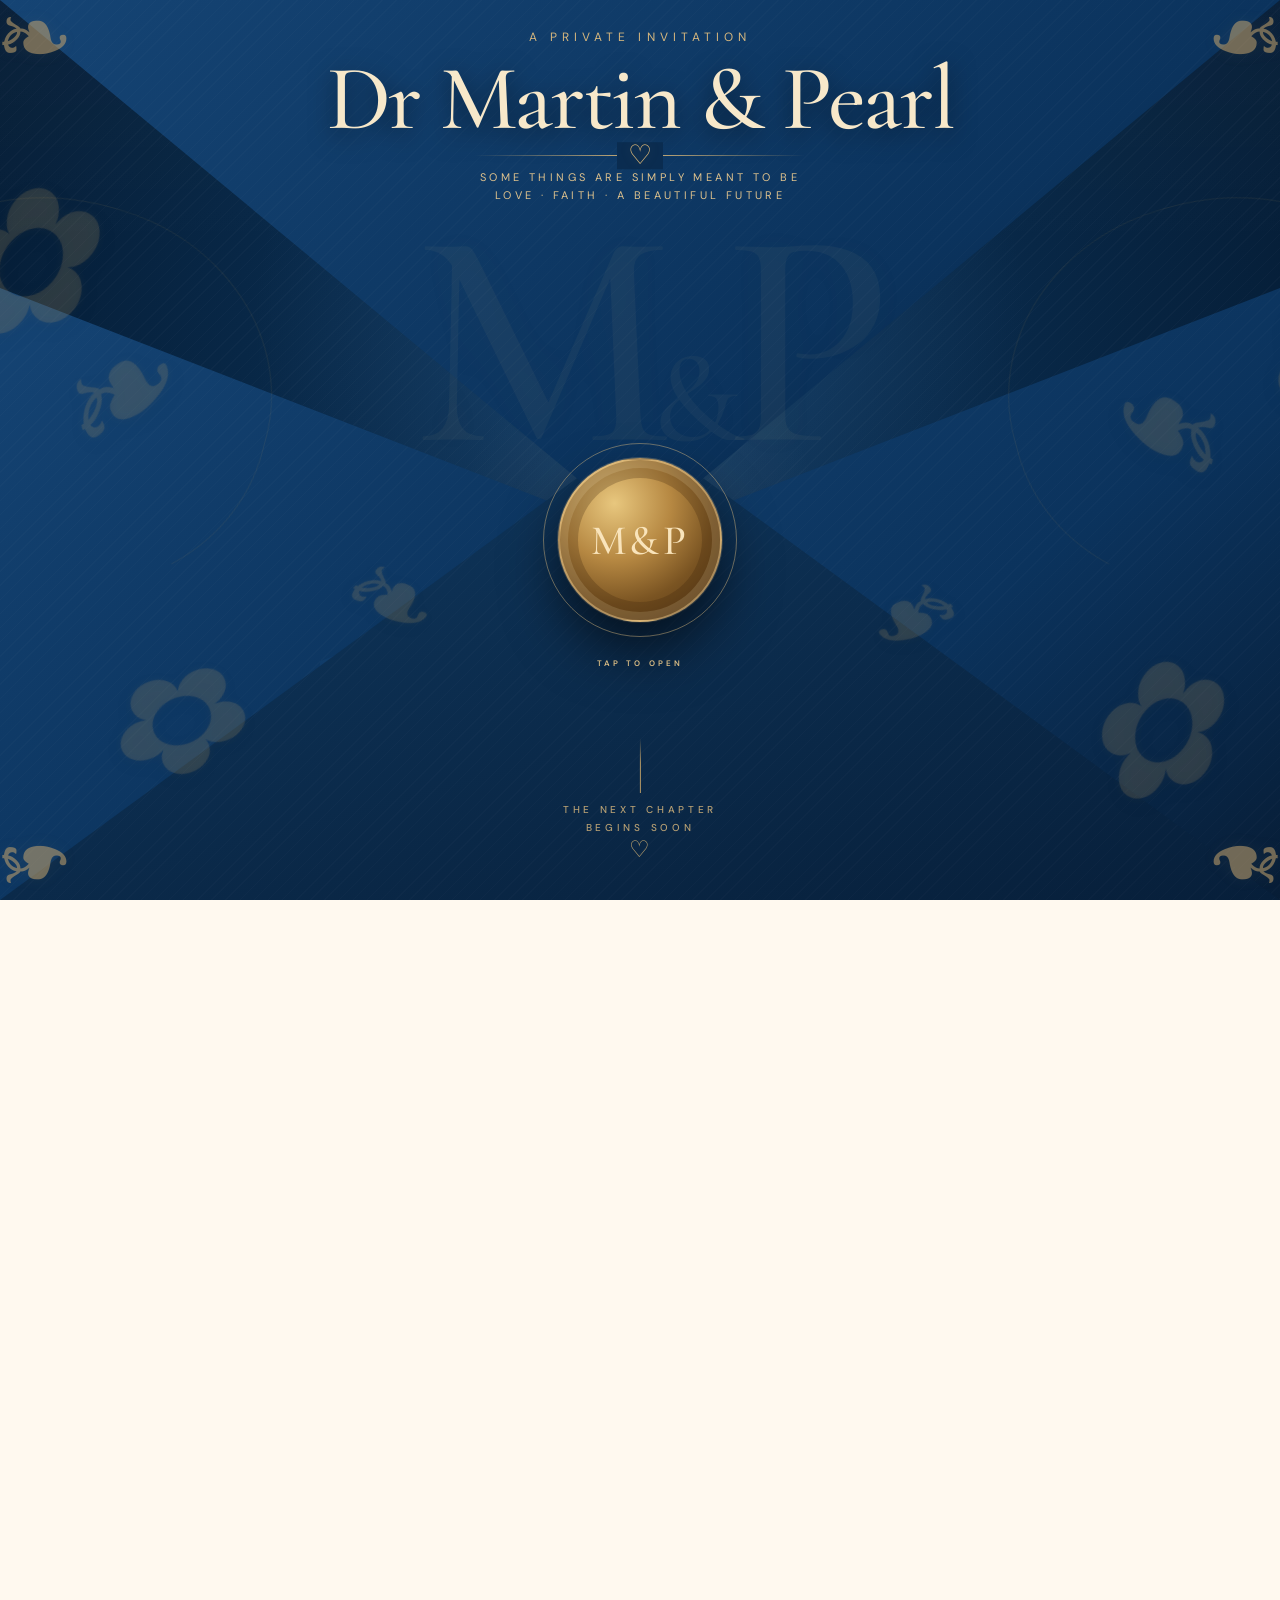
==== commit 75deffb9: "Inject cinematic storybook page turns" ====
--- a/wedding-invite/index.html
+++ b/wedding-invite/index.html
@@ -10,60 +10,186 @@
 .storybook .book-page.turning .page-edge{opacity:1;box-shadow:5px 0 20px rgba(255,245,220,.12)}
 @media(max-width:760px){.storybook{perspective:1050px}.storybook .book-page{transform-origin:left center}.storybook .book-page.focus-top img{object-position:center 10%!important}.storybook .page-edge{width:12px}}
 @media(prefers-reduced-motion:reduce){.storybook .book-page{position:relative!important;transform:none!important;filter:none!important}.storybook{perspective:none}}
+
+/* V15 — luxury living-stationery landing polish */
+html body .intro{isolation:isolate!important;background:radial-gradient(ellipse at 50% 48%,#154a7a 0%,#0b3864 32%,#06284d 62%,#03162d 100%)!important}
+html body .intro:before{content:"M  &  P"!important;position:absolute!important;inset:0!important;display:grid!important;place-items:center!important;z-index:1!important;font:500 clamp(88px,25vw,240px)/1 var(--serif)!important;letter-spacing:.08em!important;color:rgba(224,190,132,.028)!important;text-shadow:0 1px 0 rgba(255,255,255,.018)!important;pointer-events:none!important;background:repeating-radial-gradient(ellipse at center,transparent 0 22px,rgba(218,184,128,.012) 23px 24px,transparent 25px 44px)!important}
+html body .intro:after{content:""!important;position:absolute!important;inset:0!important;z-index:2!important;pointer-events:none!important;background:radial-gradient(circle at 50% 58%,rgba(232,194,128,.12),transparent 14%),radial-gradient(circle at 50% 58%,rgba(255,236,196,.045),transparent 29%),linear-gradient(115deg,transparent 35%,rgba(255,241,210,.035) 49%,transparent 61%),repeating-linear-gradient(45deg,rgba(255,255,255,.012) 0 1px,transparent 1px 8px)!important;mix-blend-mode:screen}
+html body .intro .stage{z-index:10!important}
+html body .intro .introcopy{z-index:14!important}
+html body .intro .introcopy h1{text-shadow:0 8px 34px rgba(0,0,0,.48),0 0 42px rgba(237,204,148,.06)!important}
+html body .intro .introcopy:before{content:"✦";display:block;margin:0 auto 8px;color:rgba(225,190,132,.65);font-size:8px;letter-spacing:0;animation:landingStar 4.8s ease-in-out infinite}
+@keyframes landingStar{0%,100%{opacity:.35;transform:scale(.8)}50%{opacity:.9;transform:scale(1.15)}}
+html body .intro .envelope:before{content:"";position:absolute;inset:-18%;z-index:-1;border-radius:50%;background:radial-gradient(circle,rgba(217,177,111,.14),rgba(217,177,111,.045) 30%,transparent 68%);filter:blur(8px);animation:sealAura 5s ease-in-out infinite}
+@keyframes sealAura{0%,100%{opacity:.55;transform:scale(.94)}50%{opacity:1;transform:scale(1.04)}}
+html body .intro .back,html body .intro .foldl,html body .intro .foldr,html body .intro .foldb,html body .intro .flap{background-blend-mode:soft-light,normal!important}
+html body .intro .foldl,html body .intro .foldr,html body .intro .foldb,html body .intro .flap{filter:saturate(.92) contrast(1.03)}
+html body .intro .seal{animation:sealLiving 4.2s ease-in-out infinite!important;box-shadow:inset 0 0 0 5px rgba(255,237,202,.13),inset 0 0 0 11px rgba(70,39,13,.2),0 16px 42px rgba(0,0,0,.52),0 0 36px rgba(218,175,102,.15)!important}
+@keyframes sealLiving{0%,100%{filter:brightness(.96);transform:translate(-50%,-50%) scale(1)}45%{filter:brightness(1.08);transform:translate(-50%,-50%) scale(1.018)}60%{filter:brightness(1.02);transform:translate(-50%,-50%) scale(1.008)}}
+html body .intro .seal:before{animation:luxPulse 3.4s ease-in-out infinite!important}
+@keyframes luxPulse{0%,100%{transform:scale(.96);opacity:.22}50%{transform:scale(1.2);opacity:.58}}
+html body .intro .seal:after{text-shadow:0 2px 12px rgba(0,0,0,.6);letter-spacing:.28em!important}
+/* Fine ornamental gold threads — intentionally subtle */
+html body .intro .stage:before,html body .intro .stage:after{content:"";position:absolute;z-index:13;top:50%;width:22%;height:1px;pointer-events:none;opacity:.36;background:linear-gradient(90deg,transparent,#d8b577 45%,transparent);box-shadow:0 0 10px rgba(216,181,119,.2)}
+html body .intro .stage:before{left:-14%;transform:rotate(8deg)}
+html body .intro .stage:after{right:-14%;transform:rotate(-8deg)}
+@media(max-width:760px){html body .intro:before{font-size:31vw!important;color:rgba(224,190,132,.024)!important}html body .intro .stage:before,html body .intro .stage:after{width:16%;opacity:.28}html body .intro .introcopy:before{margin-bottom:5px}}
+@media(prefers-reduced-motion:reduce){html body .intro .seal,html body .intro .seal:before,html body .intro .envelope:before,html body .intro .introcopy:before{animation:none!important}}
 </style></head><body class="lock"><canvas id="stars"></canvas><div id="progress" class="progress"></div><div id="intro" class="intro"><div class="introcopy"><small>A private invitation</small><h1>Dr Martin &amp; Pearl</h1><em>some things are simply meant to be</em></div><div id="stage" class="stage"><div id="envelope" class="envelope"><div class="back"></div><div id="letter" class="letter"><div><small>You are invited</small><strong>22 · 12 · 26</strong><em>to witness forever begin</em></div></div><div class="foldl"></div><div class="foldr"></div><div class="foldb"></div><div id="flap" class="flap"></div><button id="seal" class="seal">M&amp;P</button></div></div></div><div id="site" class="site"><nav class="nav"><b>M | P</b><a href="#story">Story</a><a href="#details">Details</a><a href="#rsvp">RSVP</a><button id="musicBtn" class="on">♪ Playing</button><button id="journeyBtn" class="on">◉ Journey</button></nav><section class="hero"><div class="inner reveal"><div class="eyebrow" style="color:#d7bd95">A love story for a lifetime</div><h2>Dr Martin<i>&amp;</i>Pearl</h2><div class="date">22 December 2026 · Kampala, Uganda</div><p>With grateful hearts, we invite you into a day shaped by faith, family, laughter and the quiet certainty of choosing one another.</p><div class="clock"><div><b id="days">—</b><span>Days</span></div><div><b id="hours">—</b><span>Hours</span></div><div><b id="mins">—</b><span>Minutes</span></div><div><b id="secs">—</b><span>Seconds</span></div></div></div></section><section id="story" class="chapter" data-speed=".055"><img decoding="async" src="https://drive.google.com/thumbnail?id=1o3ESuqFtG9MM2-4tPu5BINiB1AH_OTSI&sz=w1800"><div class="chaptercopy reveal"><small>Chapter I · Before the vows</small><h3>It already felt like home.</h3><p>Before the church bells, before the aisle and before the promises, there was this: friendship, ease, laughter, and two people already choosing to stand beside each other.</p></div></section><section class="chapter center" data-speed=".045"><img decoding="async" src="https://drive.google.com/thumbnail?id=1vCCtlMiK6BIVQ6ZhKPrabT9s2ku-84LK&sz=w1800"><div class="chaptercopy reveal"><small>Chapter II · Pearl</small><h3>The woman he chose.</h3><p>Grace in the smallest details. Strength carried softly. A smile that can turn an ordinary moment into something worth remembering.</p></div></section><section class="chapter bw portal" data-speed=".052"><img decoding="async" src="https://drive.google.com/thumbnail?id=1veT3F-5LedP7EmvdnxichO11pFQR27EI&sz=w1800"><div class="chaptercopy reveal"><small>Chapter III · Joy around us</small><h3>Love was never meant to be quiet.</h3><p>It arrives with music, with hands held across a room, with family laughing nearby—and with the people who have watched the story grow.</p></div></section><section class="chapter bw center" data-speed=".05"><img decoding="async" src="https://drive.google.com/thumbnail?id=1gBpU-xcqlgaRQPaFfLRlqxqbSEGYYpgL&sz=w1800"><div class="chaptercopy reveal"><small>Chapter IV · Two lives</small><h3>And then, forever.</h3><p>Not one perfect day, but a lifetime of ordinary days made sacred by the promise to keep choosing each other.</p></div></section><section class="chapter" data-speed=".042"><img decoding="async" src="https://drive.google.com/thumbnail?id=13Z3grSWgK4yuRhs5q7q2lCLr6JGMZG0m&sz=w1800"><div class="chaptercopy reveal"><small>Chapter V · Surrounded by love</small><h3>No story is written alone.</h3><p>To the families and friends who prayed, encouraged, laughed, advised and celebrated with us—this day belongs to you too.</p></div></section><section id="details" class="section venues"><div class="inner"><div class="eyebrow reveal">The places that hold the day</div><h3 class="reveal">From sacred vows<br>to joyful celebration.</h3><p class="lead reveal">One journey, two beautiful settings. We begin in the stillness of the cathedral and continue into an evening of celebration.</p><div class="venuegrid"><article class="venue church reveal"><div class="venuecontent"><small>2:00 PM · Ceremony</small><h4>Rubaga Cathedral</h4><p>St. Mary’s Cathedral Rubaga · Kampala</p><a class="btn" target="_blank" href="https://www.google.com/maps/search/?api=1&query=Rubaga+Cathedral+Kampala">Open directions</a></div></article><article class="venue hall reveal"><div class="venuecontent"><small>Reception · After the ceremony</small><h4>Mutima Hall</h4><p>Nican Resort Hotel · Katale, Seguku</p><a class="btn" target="_blank" href="https://www.google.com/maps/search/?api=1&query=Nican+Resort+Hotel+Seguku">Open directions</a></div></article></div></div></section><section class="section timeline"><div class="inner"><div class="eyebrow reveal">Our day</div><h3 class="reveal">A beautiful journey together.</h3><div class="timelinegrid reveal"><div><b>2:00 PM</b><span>Church ceremony</span></div><div><b>4:00 PM</b><span>Portraits & transition</span></div><div><b>6:00 PM</b><span>Reception</span></div><div><b>7:00 PM</b><span>Dinner</span></div><div><b>8:00 PM</b><span>Music & celebration</span></div></div></div></section><section class="scripture"><blockquote class="reveal">“And above all these put on love, which binds everything together in perfect harmony.”</blockquote><cite class="reveal">Colossians 3:14</cite></section><section id="rsvp" class="section actions"><div class="inner"><div class="eyebrow reveal">Be part of the story</div><h3 class="reveal">We would love to celebrate with you.</h3><div class="actiongrid"><div class="action reveal"><h4>RSVP</h4><p>Send your attendance directly through WhatsApp.</p><a class="btn" target="_blank" href="https://wa.me/256772411362?text=Hello%20Dr%20Martin%20%26%20Pearl%2C%20I%20will%20attend%20your%20wedding%20on%2022%20December%202026.">RSVP now</a></div><div class="action reveal"><h4>Contributions</h4><p>Your presence is the greatest gift. For contributions, contact 0772 411 362 or 0705 410 548.</p><a class="btn" href="tel:+256772411362">Contact</a></div><div class="action reveal"><h4>Save the date</h4><p>Add 22 December 2026 to your calendar.</p><button id="calendarBtn" class="btn">Add to calendar</button></div><div class="action reveal"><h4>Share</h4><p>Send this private invitation to someone celebrating with you.</p><button id="shareBtn" class="btn">Share invitation</button></div></div></div></section><footer><strong>Dr Martin &amp; Pearl</strong><p>22 · 12 · 2026 · Kampala</p><p>RSVP: 0772 411 362 · 0705 410 548</p></footer></div><iframe id="audio" allow="autoplay"></iframe><div id="toast" class="toast"></div><script>const $=id=>document.getElementById(id),intro=$('intro'),site=$('site'),seal=$('seal'),flap=$('flap'),letter=$('letter'),envelope=$('envelope'),stage=$('stage'),audio=$('audio'),musicBtn=$('musicBtn'),journeyBtn=$('journeyBtn'),progress=$('progress');let opened=false,musicOn=false,journey=true,raf=null,last=0,pauseUntil=0;function play(){if(!audio.src)audio.src='https://www.youtube.com/embed/BKoHuQAnMRQ?autoplay=1&controls=0&loop=1&playlist=BKoHuQAnMRQ&playsinline=1&enablejsapi=1';else audio.contentWindow?.postMessage('{"event":"command","func":"playVideo","args":""}','*');musicOn=true;musicBtn.classList.add('on');musicBtn.textContent='♪ Playing'}function pause(){audio.contentWindow?.postMessage('{"event":"command","func":"pauseVideo","args":""}','*');musicOn=false;musicBtn.classList.remove('on');musicBtn.textContent='♪ Music'}musicBtn.onclick=()=>musicOn?pause():play();seal.onclick=async()=>{if(opened)return;opened=true;play();seal.disabled=true;seal.animate([{transform:'translate(-50%,-50%) scale(1)'},{transform:'translate(-50%,-50%) scale(1.14)'},{transform:'translate(-50%,-50%) scale(.05)',opacity:0}],{duration:650,easing:'cubic-bezier(.2,.9,.18,1)',fill:'forwards'});await flap.animate([{transform:'rotateX(0)'},{transform:'rotateX(-178deg)'}],{duration:1050,delay:170,easing:'cubic-bezier(.16,.82,.18,1)',fill:'forwards'}).finished;await letter.animate([{transform:'translateY(0)'},{transform:'translateY(-54%) scale(1.03)'}],{duration:1200,easing:'cubic-bezier(.16,.8,.16,1)',fill:'forwards'}).finished;envelope.animate([{transform:'translateY(0) scale(1)',opacity:1},{transform:'translateY(25%) scale(.84)',opacity:.15}],{duration:850,fill:'forwards'});site.classList.add('ready');document.body.classList.remove('lock');await intro.animate([{opacity:1},{opacity:0,filter:'blur(8px)'}],{duration:1100,delay:350,fill:'forwards'}).finished;intro.style.display='none';setTimeout(startJourney,1200)};const obs=new IntersectionObserver(es=>es.forEach(e=>{if(e.isIntersecting){e.target.classList.add('show');obs.unobserve(e.target)}}),{threshold:.14});document.querySelectorAll('.reveal').forEach(e=>obs.observe(e));const chapters=[...document.querySelectorAll('.chapter')];let ticking=false;function motion(){ticking=false;const max=Math.max(1,document.documentElement.scrollHeight-innerHeight);progress.style.width=scrollY/max*100+'%';chapters.forEach(ch=>{const r=ch.getBoundingClientRect(),center=r.top+r.height/2,delta=innerHeight/2-center;if(r.bottom>0&&r.top<innerHeight){const p=delta*parseFloat(ch.dataset.speed||.04),z=1.025+Math.min(.035,Math.abs(delta)/innerHeight*.025);ch.querySelector('img').style.transform=`translate3d(0,${p}px,0) scale(${z})`;const cp=ch.querySelector('.chaptercopy'),local=Math.max(-1,Math.min(1,delta/innerHeight));cp.style.transform=`translateY(${local*-16}px)`;cp.style.opacity=.78+Math.max(0,1-Math.abs(local))*.22;ch.classList.toggle('active',Math.abs(center-innerHeight/2)<innerHeight*.58)}else ch.classList.remove('active')})}addEventListener('scroll',()=>{if(!ticking){ticking=true;requestAnimationFrame(motion)}},{passive:true});motion();function auto(ts){if(!journey||document.hidden||ts<pauseUntil){raf=requestAnimationFrame(auto);return}if(!last)last=ts;const dt=Math.min(32,ts-last);last=ts;const max=document.documentElement.scrollHeight-innerHeight;if(scrollY<max-2)scrollBy(0,dt*.018);else{journey=false;journeyBtn.classList.remove('on');journeyBtn.textContent='◉ Replay'}raf=requestAnimationFrame(auto)}function startJourney(){if(!raf){last=0;raf=requestAnimationFrame(auto)}}['wheel','touchstart','pointerdown','keydown'].forEach(ev=>addEventListener(ev,()=>pauseUntil=performance.now()+4500,{passive:true}));journeyBtn.onclick=()=>{journey=!journey;if(journey){if(scrollY>=document.documentElement.scrollHeight-innerHeight-4)scrollTo({top:0,behavior:'smooth'});journeyBtn.classList.add('on');journeyBtn.textContent='◉ Journey';startJourney()}else{journeyBtn.classList.remove('on');journeyBtn.textContent='▶ Resume'}};const target=new Date('2026-12-22T14:00:00+03:00').getTime();function tick(){let d=Math.max(0,target-Date.now()),dy=Math.floor(d/864e5);d%=864e5;let h=Math.floor(d/36e5);d%=36e5;let m=Math.floor(d/6e4),s=Math.floor(d%6e4/1000);$('days').textContent=dy;$('hours').textContent=String(h).padStart(2,'0');$('mins').textContent=String(m).padStart(2,'0');$('secs').textContent=String(s).padStart(2,'0')}tick();setInterval(tick,1000);function toast(t){const x=$('toast');x.textContent=t;x.classList.add('show');setTimeout(()=>x.classList.remove('show'),2200)}$('shareBtn').onclick=async()=>{try{if(navigator.share)await navigator.share({title:'Dr Martin & Pearl',text:'You are invited.',url:location.href});else{await navigator.clipboard.writeText(location.href);toast('Invitation link copied')}}catch(e){}};$('calendarBtn').onclick=()=>{const ics='BEGIN:VCALENDAR\nVERSION:2.0\nBEGIN:VEVENT\nDTSTART:20261222T110000Z\nDTEND:20261222T190000Z\nSUMMARY:Dr Martin & Pearl Wedding\nLOCATION:Rubaga Cathedral and Nican Resort Hotel, Kampala\nEND:VEVENT\nEND:VCALENDAR',a=document.createElement('a');a.href=URL.createObjectURL(new Blob([ics],{type:'text/calendar'}));a.download='dr-martin-pearl-wedding.ics';a.click()};const canvas=$('stars'),ctx=canvas.getContext('2d');let W,H,DPR,stars=[];function resize(){DPR=Math.min(devicePixelRatio||1,2);W=innerWidth;H=innerHeight;canvas.width=W*DPR;canvas.height=H*DPR;canvas.style.width=W+'px';canvas.style.height=H+'px';ctx.setTransform(DPR,0,0,DPR,0,0);stars=Array.from({length:W<600?48:78},()=>ns(true))}function ns(random=false){return{x:Math.random()*W,y:random?Math.random()*H:-30-Math.random()*H*.35,v:.45+Math.random()*1.5,len:6+Math.random()*22,r:.5+Math.random()*1.35,a:.32+Math.random()*.65,drift:(Math.random()-.5)*.18}}function draw(){ctx.clearRect(0,0,W,H);stars.forEach((s,i)=>{s.y+=s.v;s.x+=s.drift;s.v=Math.min(2.4,s.v+.0018);if(s.y>H+30||s.x<-20||s.x>W+20)stars[i]=s=ns();const g=ctx.createLinearGradient(s.x,s.y-s.len,s.x,s.y);g.addColorStop(0,'rgba(220,242,255,0)');g.addColorStop(1,`rgba(245,252,255,${s.a})`);ctx.strokeStyle=g;ctx.beginPath();ctx.moveTo(s.x,s.y-s.len);ctx.lineTo(s.x,s.y);ctx.stroke();ctx.fillStyle=`rgba(255,255,255,${s.a})`;ctx.beginPath();ctx.arc(s.x,s.y,s.r,0,Math.PI*2);ctx.fill()});requestAnimationFrame(draw)}resize();addEventListener('resize',resize);draw();</script><script src="cinematic-v3.js?v=3"></script><script id="storybook-inline">(()=>{
 'use strict';
-const q=(s,r=document)=>r.querySelector(s), qa=(s,r=document)=>[...r.querySelectorAll(s)];
-const IDS=['1RVfbarYJg3p7SZjeiFIHq2PrY2V26aLH','1o3ESuqFtG9MM2-4tPu5BINiB1AH_OTSI','1Yc5KV4QLBDPW7_AbMsua2c639_j2a64q','1ZCCpWXnBzGxrwkQTqdA0ULmw07rg3qXr','1trAhd8ztTuWpWIX0m2QEmdLlLFIb7BCN','1YBf3V8S_7WwXl4PZa-Ay16xg8kQEbgpt','1veT3F-5LedP7EmvdnxichO11pFQR27EI','1gBpU-xcqlgaRQPaFfLRlqxqbSEGYYpgL','1ZRnAXHUMuEfF8nIigfRlCYfa797lESRw','1LJDUZ9lgGPVqPlamYxEjcjZ5wIZhKSK2','1y7GBwCcsG-j-tO4QE6kLDyKuCNRCJEQE','1fIM4VjAf2rD_XacwO5Z1zZOwFFgdTeRi','1lgd7mSvXL-KNj8EnmoDYT66VqStcUMBP','1PUOQWqoA-9o_W1gdJNcT0URqXJTX6btP'];
-const img=id=>`https://drive.google.com/thumbnail?id=${id}&sz=w1800`;
-const HOLD=4600;
-const scenes=[
- ['What is love?','Perhaps it begins quietly.','full'],
- ['A glance that stays.','A hand that begins to feel like home.','split'],
- ['Two lives choosing one another.','Again. And again.','print'],
- ['Until forever stops sounding far away.','And starts sounding like us.','mask'],
- ['You are invited.','22 · 12 · 2026','hero'],
- ['Now… about these two.','They met. Nobody announced, “this is forever.”','split'],
- ['It was probably meant to be casual.','Then one conversation somehow needed another.','print'],
- ['Then another.','And suddenly “see you sometime” became “when are we meeting?”','mask'],
- ['The funny thing about forever…','It rarely introduces itself properly.','full'],
- ['It just keeps showing up.','In laughter. In patience. In choosing each other.','print'],
- ['So they chose a date.','Tuesday · 22 December 2026','hero'],
- ['First, the promise.','10:00 AM · St. Mary’s Cathedral Rubaga','mask'],
- ['With a special blessing.','Holy Matrimony by His Grace Archbishop Paul Ssemogerere','split'],
- ['Then… we celebrate.','2:30 PM · Reception · Mutima Hall','full'],
- ['Come hungry.','4:00 PM · Dinner','print'],
- ['And save room.','6:00 PM · Cake','mask'],
- ['Bring your best smile.','The rest of the evening belongs to music, family & joy.','split'],
- ['PROGRAM','','program']
-];
-function addCSS(){if(q('#vintageJourneyStyle'))return;const s=document.createElement('style');s.id='vintageJourneyStyle';s.textContent=`
-#snowField{position:fixed;inset:0;z-index:1200;pointer-events:none;overflow:hidden}.snowflake{position:absolute;top:-8vh;width:var(--sz);height:var(--sz);border-radius:50%;background:rgba(255,255,255,.86);box-shadow:0 0 10px rgba(255,255,255,.35);opacity:.72;animation:snowFall var(--dur) linear infinite;animation-delay:var(--delay)}@keyframes snowFall{0%{transform:translate3d(0,-8vh,0)}50%{transform:translate3d(var(--drift),54vh,0)}100%{transform:translate3d(calc(var(--drift)*-.35),112vh,0)}}
-#fullEnvelopeLanding{position:fixed;inset:0;z-index:1000;width:100vw;height:100dvh;min-height:100svh;overflow:hidden;background:#082746;color:#f5dfb7;font-family:'DM Sans',sans-serif;perspective:1800px;isolation:isolate}#fullEnvelopeLanding:before{content:"";position:absolute;inset:0;background:radial-gradient(circle at 50% 36%,rgba(55,112,164,.22),transparent 45%),repeating-linear-gradient(135deg,rgba(255,255,255,.018) 0 1px,transparent 1px 10px)}
-.fe-corner{position:absolute;z-index:11;width:150px;height:150px;opacity:.55;pointer-events:none}.fe-corner:before{content:"❧";position:absolute;font:400 94px/1 'Cormorant Garamond',serif;color:#c9a76d;text-shadow:0 0 18px #c9a76d22}.fe-corner.tl{left:-5px;top:-7px}.fe-corner.tr{right:-5px;top:-7px;transform:scaleX(-1)}.fe-corner.bl{left:-5px;bottom:-7px;transform:scaleY(-1)}.fe-corner.br{right:-5px;bottom:-7px;transform:scale(-1)}
-.fe-title{position:absolute;z-index:8;top:4.6vh;left:5vw;right:5vw;text-align:center;transition:opacity 1s ease,transform 1.2s cubic-bezier(.2,.75,.22,1)}.fe-title small{display:block;font-size:9px;letter-spacing:.38em;color:#d6b77e}.fe-title h1{margin:1.8vh 0 1.1vh;font:500 clamp(44px,11vw,84px)/.9 'Cormorant Garamond',serif;color:#f7e8ca}.fe-title .rule{width:min(38vw,230px);height:1px;margin:2vh auto;background:linear-gradient(90deg,transparent,#d6b577,transparent)}.fe-title p{margin:.5vh 0;font-size:clamp(7px,1.8vw,10px);letter-spacing:.27em;text-transform:uppercase;color:#dfc28d}
-.fe-flap,.fe-left,.fe-right,.fe-bottom{position:absolute;background-image:repeating-linear-gradient(135deg,#ffffff04 0 1px,transparent 1px 10px),linear-gradient(145deg,#154474,#0b335d 60%,#071d36);transition:transform 2s cubic-bezier(.2,.72,.22,1),opacity 1.05s ease;will-change:transform}.fe-flap{z-index:5;inset:0 0 auto;height:67%;clip-path:polygon(0 0,50% 88%,100% 0);transform-origin:50% 0;filter:drop-shadow(0 22px 30px #0006)}.fe-left{z-index:3;left:0;bottom:0;width:75%;height:68%;clip-path:polygon(0 0,100% 61%,100% 100%,0 100%)}.fe-right{z-index:3;right:0;bottom:0;width:75%;height:68%;clip-path:polygon(0 61%,100% 0,100% 100%,0 100%)}.fe-bottom{z-index:4;left:0;right:0;bottom:0;height:52%;clip-path:polygon(0 100%,50% 0,100% 100%);background-image:repeating-linear-gradient(135deg,#ffffff04 0 1px,transparent 1px 10px),linear-gradient(165deg,#103960,#071f3a)}
-.fe-seal{position:absolute;z-index:14;left:50%;top:60%;width:clamp(112px,18vw,164px);height:clamp(112px,18vw,164px);transform:translate(-50%,-50%);border-radius:50%;border:2px solid #f5d8a17a;display:grid;place-items:center;background:radial-gradient(circle at 34% 27%,#e8c77e,#b68842 36%,#7a5422 64%,#4b3011);box-shadow:inset 0 0 0 8px #ffedc51c,inset 0 0 0 18px #39220b2e,0 28px 55px #0009;color:#f9e4bb;font:500 clamp(28px,4.5vw,42px) 'Cormorant Garamond',serif;letter-spacing:.08em;cursor:pointer;transition:opacity .8s ease,transform 1s ease}.fe-seal:before{content:"";position:absolute;inset:-17px;border:1px solid #e0be7f70;border-radius:50%;animation:sealPulse 2.8s ease-in-out infinite}.fe-seal:after{content:"TAP TO OPEN";position:absolute;top:calc(100% + 34px);left:50%;transform:translateX(-50%);white-space:nowrap;font:600 8px 'DM Sans';letter-spacing:.38em;color:#d9bc84}@keyframes sealPulse{50%{transform:scale(1.08);opacity:.7}0%,100%{transform:scale(.98);opacity:.38}}
-.opening .fe-flap{transform:rotateX(178deg)}.opening .fe-left{transform:translateX(-14%)}.opening .fe-right{transform:translateX(14%)}.opening .fe-bottom{transform:translateY(17%)}.opening .fe-seal{opacity:0;transform:translate(-50%,-50%) scale(.72)}.opening .fe-title,.opening .fe-corner{opacity:0}.opening .fe-title{transform:translateY(-18px)}
-.fe-prologue{position:absolute;inset:0;z-index:40;background:#090d12;opacity:0;pointer-events:none;transition:opacity 1.45s ease;overflow:hidden}.prologue-on .fe-prologue{opacity:1;pointer-events:auto}.fe-vignette{position:absolute;inset:0;z-index:6;background:linear-gradient(180deg,#09080a40,transparent 26%,transparent 65%,#08080ad0),radial-gradient(circle at 50% 45%,transparent 0 28%,#17100c30 62%,#060708d8 100%);pointer-events:none}.fe-grain{position:absolute;inset:-30%;z-index:7;opacity:.075;background-image:radial-gradient(circle,#fff 0 .5px,transparent .8px);background-size:4px 4px;mix-blend-mode:soft-light;animation:grainShift .5s steps(2) infinite;pointer-events:none}@keyframes grainShift{50%{transform:translate3d(1.5%,-1%,0)}}
-.photo-stage{position:absolute;inset:0;z-index:2;overflow:hidden}.shot{position:absolute;opacity:0;filter:sepia(.24) saturate(.72) contrast(1.06) brightness(.72);box-shadow:0 35px 90px #0009;will-change:transform,opacity,clip-path}.shot.show{opacity:1}.shot.full{inset:-5%;background:center/cover no-repeat;transform:scale(1.1);transition:opacity 1.55s ease,transform 7s cubic-bezier(.22,.64,.28,1),filter 1.5s ease}.shot.full.show{transform:scale(1.015);filter:sepia(.22) saturate(.78) contrast(1.08) brightness(.82)}.shot.mask{left:8vw;right:8vw;top:10vh;bottom:10vh;background:center/cover no-repeat;clip-path:inset(48% 12% 48% 12% round 28px);transform:scale(1.06);transition:opacity 1.2s ease,clip-path 2.1s cubic-bezier(.16,1,.3,1),transform 6.5s ease}.shot.mask.show{clip-path:inset(0 0 0 0 round 28px);transform:scale(1.01)}.shot.split{top:9vh;bottom:9vh;width:44vw;background:center/cover no-repeat;transition:opacity 1.35s ease,transform 2.2s cubic-bezier(.16,1,.3,1)}.shot.split.a{left:3vw;transform:translateX(-14vw) rotate(-2deg)}.shot.split.b{right:3vw;transform:translateX(14vw) rotate(2deg)}.shot.split.show.a,.shot.split.show.b{transform:translateX(0) rotate(0)}.shot.print{width:min(72vw,560px);height:min(61vh,660px);left:50%;top:50%;background:center/cover no-repeat;border:12px solid #eee4d5;border-bottom-width:42px;transform:translate(-50%,-47%) rotate(var(--rot)) scale(.86);transition:opacity 1.2s ease,transform 2.2s cubic-bezier(.16,1,.3,1)}.shot.print.show{transform:translate(-50%,-50%) rotate(var(--rot)) scale(1)}.shot.print.back{filter:sepia(.35) saturate(.58) contrast(1.03) brightness(.68);opacity:0}.shot.print.back.show{opacity:.55;transform:translate(-57%,-53%) rotate(calc(var(--rot) - 5deg)) scale(.96)}
-.fe-story{position:absolute;inset:0;z-index:10;display:grid;place-items:center;text-align:center;padding:7vh 7vw}.fe-scene{position:absolute;left:6vw;right:6vw;top:50%;opacity:0;transform:translate3d(0,-45%,0);transition:opacity 1.3s ease,transform 1.7s cubic-bezier(.22,.75,.25,1);text-shadow:0 8px 32px #000c;pointer-events:none}.fe-scene.show{opacity:1;transform:translate3d(0,-50%,0)}.fe-scene.hide{opacity:0;transform:translate3d(0,-55%,0)}.fe-scene h2{margin:0;color:#fff8ea;font:500 clamp(42px,9.5vw,88px)/.98 'Cormorant Garamond',serif;letter-spacing:-.018em}.fe-scene p{max-width:760px;margin:22px auto 0;color:#e5c994;font:500 clamp(9px,1.9vw,13px)/1.65 'DM Sans';letter-spacing:.13em;text-transform:uppercase}.fe-scene.hero h2{font-size:clamp(58px,13vw,116px);color:#f5dfb7}.fe-scene.show h2{animation:textEase 1.35s cubic-bezier(.22,.75,.25,1) both}.fe-scene.show p{animation:subEase 1.4s .22s cubic-bezier(.22,.75,.25,1) both}@keyframes textEase{from{opacity:0;transform:translateY(20px);filter:blur(4px)}to{opacity:1;transform:none;filter:blur(0)}}@keyframes subEase{from{opacity:0;transform:translateY(12px)}to{opacity:1;transform:none}}
-.fe-rose{position:absolute;z-index:8;font-size:clamp(24px,6vw,54px);color:#dfb3ae;opacity:0;transform:scale(.2);transition:opacity 1.25s ease,transform 1.8s cubic-bezier(.22,.75,.25,1);pointer-events:none}.fe-rose:before{content:"✿"}.fe-rose.bloom{opacity:.7;transform:scale(1)}.fe-petal{position:absolute;z-index:8;top:-4vh;color:#e9c7c1;font-size:13px;animation:petalFall var(--d) linear forwards}@keyframes petalFall{0%{opacity:0;transform:translateY(-4vh) rotate(0)}15%{opacity:.58}100%{opacity:0;transform:translate3d(var(--x),108vh,0) rotate(300deg)}}
-.fe-program{width:min(90vw,720px);padding:clamp(26px,5vw,50px);border:1px solid #d4b47866;background:#0a1014d8;backdrop-filter:blur(12px);box-shadow:0 30px 80px #0008}.fe-program .pk{font:600 8px 'DM Sans';letter-spacing:.38em;color:#d4b478;text-transform:uppercase}.fe-program h2{font-size:clamp(44px,9vw,76px);margin:12px 0 22px}.fe-program-row{display:grid;grid-template-columns:105px 1fr;gap:16px;padding:14px 0;border-top:1px solid #d4b4783d;text-align:left;opacity:0;transform:translateY(12px)}.fe-scene.show .fe-program-row{animation:rowIn .8s ease forwards;animation-delay:calc(var(--i)*180ms + 420ms)}@keyframes rowIn{to{opacity:1;transform:none}}.fe-program-row b{font:500 clamp(21px,4vw,32px) 'Cormorant Garamond';color:#f5dfb7}.fe-program-row span{align-self:center;font-size:clamp(8px,1.7vw,12px);letter-spacing:.09em;color:#fff9;line-height:1.5}
-.fe-progress{position:absolute;z-index:13;left:7vw;right:7vw;bottom:3.8vh;height:1px;background:#fff2}.fe-progress i{display:block;height:100%;width:0;background:linear-gradient(90deg,#d1aa73,#f3dcae);transition:width 1.2s ease}.leaving{opacity:0!important;transform:scale(1.012);transition:opacity 1.4s ease,transform 1.6s ease;pointer-events:none!important}
-@media(max-width:600px){.fe-title{top:3.7vh}.fe-title h1{font-size:43px}.fe-title p{font-size:7px}.fe-seal{top:61%;width:112px;height:112px;font-size:29px}.fe-corner{width:112px;height:112px}.fe-corner:before{font-size:72px}.fe-scene{left:5vw;right:5vw}.fe-scene h2{font-size:42px}.fe-scene.hero h2{font-size:62px}.shot.split{width:46vw;top:12vh;bottom:12vh}.shot.print{width:78vw;height:58vh}.shot.mask{left:5vw;right:5vw;top:12vh;bottom:12vh}.fe-program{padding:24px 18px}.fe-program-row{grid-template-columns:88px 1fr;gap:10px}.fe-program-row b{font-size:24px}}
-@media(prefers-reduced-motion:reduce){.shot,.fe-scene,.fe-flap,.fe-left,.fe-right,.fe-bottom{transition-duration:.25s!important}.snowflake,.fe-rose,.fe-petal{display:none!important}}
-`;document.head.appendChild(s)}
-function snow(){if(q('#snowField'))return;const f=document.createElement('div');f.id='snowField';for(let i=0;i<26;i++){const n=document.createElement('i');n.className='snowflake';n.style.left=Math.random()*100+'vw';n.style.setProperty('--sz',(2+Math.random()*3.5)+'px');n.style.setProperty('--dur',(8+Math.random()*9)+'s');n.style.setProperty('--delay',(-Math.random()*12)+'s');n.style.setProperty('--drift',(Math.random()*90-45)+'px');f.appendChild(n)}document.body.appendChild(f)}
-function petals(layer){for(let i=0;i<10;i++){const r=document.createElement('span');r.className='fe-rose';r.style.left=(4+Math.random()*90)+'vw';r.style.top=(8+Math.random()*80)+'vh';layer.appendChild(r);setTimeout(()=>r.classList.add('bloom'),i*100);setTimeout(()=>r.remove(),5600)}for(let i=0;i<12;i++){const p=document.createElement('span');p.className='fe-petal';p.textContent='•';p.style.left=Math.random()*100+'vw';p.style.setProperty('--x',(Math.random()*90-45)+'px');p.style.setProperty('--d',(5.5+Math.random()*2.5)+'s');p.style.animationDelay=Math.random()*.7+'s';layer.appendChild(p);setTimeout(()=>p.remove(),8500)}}
-function install(){if(q('#fullEnvelopeLanding'))return;addCSS();snow();const l=document.createElement('div');l.id='fullEnvelopeLanding';l.innerHTML=`<div class="fe-corner tl"></div><div class="fe-corner tr"></div><div class="fe-corner bl"></div><div class="fe-corner br"></div><div class="fe-title"><small>A PRIVATE INVITATION</small><h1>Dr Martin &amp; Pearl</h1><div class="rule"></div><p>Some things are simply meant to be</p><p>Love · Faith · A Beautiful Future</p></div><div class="fe-flap"></div><div class="fe-left"></div><div class="fe-right"></div><div class="fe-bottom"></div><button class="fe-seal" aria-label="Open invitation">M&amp;P</button><div class="fe-prologue"><div class="photo-stage"></div><div class="fe-vignette"></div><div class="fe-grain"></div><div class="fe-story"></div><div class="fe-roses"></div><div class="fe-progress"><i></i></div></div>`;document.body.appendChild(l);
- const stage=q('.photo-stage',l),story=q('.fe-story',l),rose=q('.fe-roses',l),bar=q('.fe-progress i',l);scenes.forEach((sc,i)=>{const d=document.createElement('section');d.className='fe-scene '+(sc[2]==='hero'?'hero':'');if(sc[2]==='program')d.innerHTML=`<div class="fe-program"><div class="pk">THE WEDDING DAY</div><h2>Programme</h2>${[['10:00 AM','Church ceremony · St. Mary’s Cathedral Rubaga'],['2:30 PM','Reception · Mutima Hall'],['4:00 PM','Dinner'],['6:00 PM','Cake'],['Evening','Music, family & celebration']].map((x,j)=>`<div class="fe-program-row" style="--i:${j}"><b>${x[0]}</b><span>${x[1]}</span></div>`).join('')}</div>`;else d.innerHTML=`<h2>${sc[0]}</h2><p>${sc[1]}</p>`;story.appendChild(d)});
- const sceneEls=qa('.fe-scene',l);let currentShots=[];
- function clearShots(){currentShots.forEach(x=>{x.style.opacity='0';x.style.transform+=' scale(.985)';setTimeout(()=>x.remove(),1500)});currentShots=[]}
- function makeShot(cls,id,extra=''){const d=document.createElement('div');d.className='shot '+cls+' '+extra;d.style.backgroundImage=`url("${img(id)}")`;stage.appendChild(d);currentShots.push(d);requestAnimationFrame(()=>requestAnimationFrame(()=>d.classList.add('show')));return d}
- function showVisual(i,type){clearShots();const a=IDS[i%IDS.length],b=IDS[(i+4)%IDS.length];if(type==='split'){makeShot('split',a,'a');setTimeout(()=>makeShot('split',b,'b'),180)}else if(type==='print'){const back=makeShot('print',b,'back');back.style.setProperty('--rot','-4deg');const front=makeShot('print',a);front.style.setProperty('--rot','2deg')}else if(type==='mask'){makeShot('mask',a)}else{makeShot('full',a)}}
- function finish(){l.classList.add('leaving');setTimeout(()=>{l.remove();document.body.classList.add('opened');const intro=q('.intro');if(intro)intro.style.display='none';scrollTo({top:0,behavior:'smooth'})},1500)}
- let idx=0,timer;function play(i){if(i>=scenes.length){finish();return}idx=i;sceneEls.forEach((e,j)=>{e.classList.toggle('show',j===i);e.classList.toggle('hide',j<i)});const type=scenes[i][2];showVisual(i,type==='program'?'full':type);bar.style.width=((i+1)/scenes.length*100)+'%';if(i===0||i===3||i===8)petals(rose);timer=setTimeout(()=>play(i+1),HOLD)}
- q('.fe-seal',l).addEventListener('click',()=>{l.classList.add('opening');const old=q('.intro .seal');if(old)try{old.click()}catch(e){}setTimeout(()=>{l.classList.add('prologue-on');play(0)},1450)},{once:true});
+// Load the preserved cinematic wedding experience first.
+const core=document.createElement('script');
+core.src='storybook-core.js?v=1';
+core.defer=true;
+document.head.appendChild(core);
+
+const VIDEO_ID='KNZH-emehxA'; // Shania Twain — You're Still The One (official)
+let playerFrame=null;
+let playing=false;
+let fxRunning=false;
+
+function stopLegacyMedia(){
+  document.querySelectorAll('audio,video').forEach(m=>{try{m.pause();m.currentTime=0}catch(e){}});
+  document.querySelectorAll('iframe').forEach(f=>{
+    if(f===playerFrame) return;
+    const s=(f.src||'').toLowerCase();
+    if(s.includes('youtube')||s.includes('youtu.be')||s.includes('soundcloud')||s.includes('spotify')){
+      try{f.contentWindow?.postMessage(JSON.stringify({event:'command',func:'pauseVideo',args:[]}), '*')}catch(e){}
+      f.remove();
+    }
+  });
 }
-if(document.readyState==='loading')document.addEventListener('DOMContentLoaded',install);else install();
+
+function ensurePlayer(){
+  if(playerFrame) return playerFrame;
+  playerFrame=document.createElement('iframe');
+  playerFrame.id='weddingMusicFrame';
+  playerFrame.title="You're Still The One — Shania Twain";
+  playerFrame.allow='autoplay; encrypted-media';
+  playerFrame.referrerPolicy='strict-origin-when-cross-origin';
+  playerFrame.src=`https://www.youtube.com/embed/${VIDEO_ID}?autoplay=1&controls=0&loop=1&playlist=${VIDEO_ID}&playsinline=1&rel=0&modestbranding=1&enablejsapi=1`;
+  Object.assign(playerFrame.style,{position:'fixed',width:'1px',height:'1px',left:'-9999px',bottom:'-9999px',border:'0',opacity:'0',pointerEvents:'none'});
+  document.body.appendChild(playerFrame);
+  return playerFrame;
+}
+
+function playWeddingSong(){
+  stopLegacyMedia();
+  const f=ensurePlayer();
+  if(!f.isConnected) document.body.appendChild(f);
+  if(!f.src.includes(VIDEO_ID)) f.src=`https://www.youtube.com/embed/${VIDEO_ID}?autoplay=1&controls=0&loop=1&playlist=${VIDEO_ID}&playsinline=1&rel=0&modestbranding=1&enablejsapi=1`;
+  setTimeout(()=>{try{f.contentWindow?.postMessage(JSON.stringify({event:'command',func:'playVideo',args:[]}), '*')}catch(e){}},300);
+  playing=true;
+  syncButton();
+}
+function pauseWeddingSong(){
+  if(playerFrame){try{playerFrame.contentWindow?.postMessage(JSON.stringify({event:'command',func:'pauseVideo',args:[]}), '*')}catch(e){}}
+  playing=false;syncButton();
+}
+function syncButton(){
+  const btn=[...document.querySelectorAll('.nav button,button')].find(b=>/playing|music|sound|pause/i.test((b.textContent||'').trim()) && !b.classList.contains('fe-seal') && !b.classList.contains('seal'));
+  if(btn){btn.textContent=playing?'♪ Playing':'♪ Music';btn.setAttribute('aria-label',playing?'Pause music':'Play music');btn.dataset.weddingMusic='1';}
+}
+
+function addLuxuryOpeningCSS(){
+  if(document.getElementById('luxurySealOpeningCSS')) return;
+  const style=document.createElement('style');
+  style.id='luxurySealOpeningCSS';
+  style.textContent=`
+#fullEnvelopeLanding{background:radial-gradient(circle at 50% 35%,#123960 0%,#082746 46%,#04182e 100%)!important}
+#fullEnvelopeLanding:after{content:"";position:absolute;inset:0;z-index:1;pointer-events:none;background:radial-gradient(circle at 50% 58%,rgba(214,174,101,.08),transparent 22%),linear-gradient(180deg,rgba(255,255,255,.025),transparent 28%,rgba(0,0,0,.12));mix-blend-mode:screen}
+.fe-title{top:3.2vh!important}.fe-title small{font-size:clamp(8px,1.9vw,12px)!important;letter-spacing:.42em!important}.fe-title h1{font-size:clamp(48px,11.8vw,92px)!important;letter-spacing:-.025em!important;margin:1.5vh 0 .8vh!important;text-shadow:0 6px 26px #0008!important}.fe-title .rule{position:relative;width:min(48vw,330px)!important;margin:1.55vh auto!important}.fe-title .rule:after{content:"♡";position:absolute;left:50%;top:50%;transform:translate(-50%,-51%);padding:0 11px;background:#0a2c50;color:#e0ba78;font:400 27px/1 'Cormorant Garamond',serif;text-shadow:0 0 14px #e8bd7455}.fe-title p{font-size:clamp(7px,1.8vw,11px)!important;letter-spacing:.31em!important}
+.fe-lux-watermark{position:absolute;z-index:6;left:50%;top:38%;transform:translate(-50%,-50%);font:500 clamp(120px,29vw,310px)/.8 'Cormorant Garamond',serif;letter-spacing:-.08em;color:rgba(232,199,139,.045);text-shadow:0 0 42px rgba(219,178,104,.025);pointer-events:none;white-space:nowrap;transition:opacity 1s ease,filter 1.2s ease}.fe-lux-watermark i{font-style:normal;font-size:.42em;margin:0 .03em}
+.fe-floral-field{position:absolute;inset:0;z-index:7;pointer-events:none;overflow:hidden;transition:opacity 1.2s ease}.fe-bloom,.fe-leaf{position:absolute;color:rgba(206,167,99,.16);text-shadow:0 0 10px rgba(221,176,92,.04);filter:drop-shadow(0 6px 10px rgba(0,0,0,.18));transition:color 1.2s ease,text-shadow 1.2s ease,filter 1.2s ease,transform 1.5s cubic-bezier(.16,1,.3,1)}.fe-bloom{font-family:Georgia,serif;font-size:clamp(88px,19vw,190px);line-height:.8}.fe-bloom:before{content:"✿"}.fe-leaf{font-family:'Cormorant Garamond',serif;font-size:clamp(74px,16vw,150px);line-height:.8}.fe-leaf:before{content:"❧"}.fe-bloom.b1{left:-5vw;top:21vh;transform:rotate(-12deg)}.fe-bloom.b2{right:-6vw;top:29vh;transform:rotate(14deg)}.fe-bloom.b3{left:7vw;bottom:12vh;transform:rotate(18deg) scale(.82)}.fe-bloom.b4{right:4vw;bottom:10vh;transform:rotate(-17deg) scale(.92)}.fe-leaf.l1{left:4vw;top:38vh;transform:rotate(-31deg)}.fe-leaf.l2{right:3vw;top:42vh;transform:scaleX(-1) rotate(-28deg)}.fe-leaf.l3{left:25vw;bottom:27vh;transform:rotate(28deg) scale(.74)}.fe-leaf.l4{right:23vw;bottom:25vh;transform:scaleX(-1) rotate(27deg) scale(.74)}
+.fe-gold-vines{position:absolute;inset:0;z-index:8;pointer-events:none;opacity:.38;transition:opacity 1.2s ease,filter 1.2s ease}.fe-gold-vines:before,.fe-gold-vines:after{content:"";position:absolute;top:22vh;width:34vw;height:43vh;border:1px solid rgba(214,172,98,.25);border-bottom-color:transparent;border-radius:52% 48% 50% 50%;filter:drop-shadow(0 0 4px transparent);transition:border-color 1s ease,filter 1.2s ease}.fe-gold-vines:before{left:-13vw;transform:rotate(15deg)}.fe-gold-vines:after{right:-13vw;transform:scaleX(-1) rotate(15deg)}
+.fe-next-chapter{position:absolute;z-index:10;left:50%;bottom:4vh;transform:translateX(-50%);text-align:center;color:#d8b77d;pointer-events:none;font:500 clamp(7px,1.5vw,10px)/1.8 'DM Sans',sans-serif;letter-spacing:.37em;text-transform:uppercase;white-space:nowrap;opacity:.84;transition:opacity .8s ease,transform 1s ease}.fe-next-chapter:before{content:"";display:block;width:1px;height:55px;margin:0 auto 8px;background:linear-gradient(transparent,#d4ad6b 45%,#d4ad6b)}.fe-next-chapter:after{content:"♡";display:block;margin:2px auto 2px;font:400 23px/1 'Cormorant Garamond',serif;color:#e2bd78;letter-spacing:0}
+.fe-seal{top:60%!important;box-shadow:inset 0 0 0 8px rgba(255,237,197,.14),inset 0 0 0 18px rgba(57,34,11,.25),0 28px 55px #0009,0 0 0 1px rgba(246,214,157,.24)!important;transition:opacity .8s ease,transform 1s ease,box-shadow .7s ease,filter .7s ease!important}.fe-seal:after{top:calc(100% + 38px)!important}.fe-seal-spiral{position:absolute;z-index:13;left:50%;top:60%;width:clamp(158px,27vw,250px);height:clamp(158px,27vw,250px);transform:translate(-50%,-50%) scale(.68);border-radius:50%;opacity:0;pointer-events:none;background:conic-gradient(from 0deg,transparent 0 10%,#ffda8f 13%,transparent 19% 34%,#fff0bb 38%,transparent 45% 62%,#e7b85f 67%,transparent 74% 100%);filter:blur(.4px) drop-shadow(0 0 10px #f2c167) drop-shadow(0 0 26px #e9ac4380);mask:radial-gradient(circle,transparent 0 58%,#000 60% 64%,transparent 67%);-webkit-mask:radial-gradient(circle,transparent 0 58%,#000 60% 64%,transparent 67%)}
+.fe-seal-spiral:before,.fe-seal-spiral:after{content:"";position:absolute;inset:-15%;border:1px solid rgba(255,215,137,.5);border-radius:50%;opacity:.7}.fe-seal-spiral:after{inset:11%;border-color:rgba(255,236,187,.65)}
+.fe-light-burst{position:absolute;z-index:12;left:50%;top:60%;width:16px;height:16px;transform:translate(-50%,-50%) scale(.2);border-radius:50%;opacity:0;pointer-events:none;background:#fff6cf;box-shadow:0 0 24px #fff5cc,0 0 70px #ffd980,0 0 150px #e6a743;transition:opacity .4s ease,transform .9s cubic-bezier(.16,1,.3,1)}
+.fe-seam-light{position:absolute;inset:0;z-index:9;pointer-events:none;opacity:0;transition:opacity .7s ease}.fe-seam-light:before,.fe-seam-light:after{content:"";position:absolute;top:0;bottom:0;width:2px;background:linear-gradient(transparent,#f6d688 30%,#fff2b7 54%,#d89f42 74%,transparent);filter:drop-shadow(0 0 5px #efc66f) drop-shadow(0 0 12px #df9f37)}.fe-seam-light:before{left:23%;transform:rotate(-39deg);transform-origin:50% 58%}.fe-seam-light:after{right:23%;transform:rotate(39deg);transform-origin:50% 58%}
+#fullEnvelopeLanding.preopen-glow .fe-seal{filter:brightness(1.38) saturate(1.18);box-shadow:inset 0 0 0 8px rgba(255,247,216,.25),inset 0 0 0 18px rgba(87,49,11,.18),0 28px 60px #0008,0 0 25px #ffd97e,0 0 68px #d99834!important}
+#fullEnvelopeLanding.preopen-glow .fe-seal-spiral{opacity:1;animation:goldSpiral 1.55s cubic-bezier(.2,.7,.25,1) both}
+#fullEnvelopeLanding.preopen-glow .fe-light-burst{opacity:.92;transform:translate(-50%,-50%) scale(8)}
+#fullEnvelopeLanding.preopen-glow .fe-seam-light{opacity:1;animation:seamPulse 1.4s ease both}
+#fullEnvelopeLanding.preopen-glow .fe-bloom,#fullEnvelopeLanding.preopen-glow .fe-leaf{color:rgba(243,194,103,.62);text-shadow:0 0 7px #f5cc7d,0 0 22px #dd9f4188;filter:drop-shadow(0 0 9px #e5ad4b88);transform:scale(1.035)}
+#fullEnvelopeLanding.preopen-glow .fe-bloom.b1{transform:rotate(-12deg) scale(1.04)}#fullEnvelopeLanding.preopen-glow .fe-bloom.b2{transform:rotate(14deg) scale(1.04)}#fullEnvelopeLanding.preopen-glow .fe-bloom.b3{transform:rotate(18deg) scale(.86)}#fullEnvelopeLanding.preopen-glow .fe-bloom.b4{transform:rotate(-17deg) scale(.96)}
+#fullEnvelopeLanding.preopen-glow .fe-leaf.l1{transform:rotate(-31deg) scale(1.04)}#fullEnvelopeLanding.preopen-glow .fe-leaf.l2{transform:scaleX(-1) rotate(-28deg) scale(1.04)}#fullEnvelopeLanding.preopen-glow .fe-leaf.l3{transform:rotate(28deg) scale(.78)}#fullEnvelopeLanding.preopen-glow .fe-leaf.l4{transform:scaleX(-1) rotate(27deg) scale(.78)}
+#fullEnvelopeLanding.preopen-glow .fe-gold-vines{opacity:.95;filter:drop-shadow(0 0 8px #e5ad4d)}#fullEnvelopeLanding.preopen-glow .fe-gold-vines:before,#fullEnvelopeLanding.preopen-glow .fe-gold-vines:after{border-color:rgba(250,205,119,.72);border-bottom-color:transparent;filter:drop-shadow(0 0 5px #eab755)}#fullEnvelopeLanding.preopen-glow .fe-lux-watermark{color:rgba(241,203,133,.12);filter:drop-shadow(0 0 17px #e4a84e70)}
+#fullEnvelopeLanding.preopen-flash:before{animation:openingFlash .9s ease both}
+#fullEnvelopeLanding.opening .fe-floral-field,#fullEnvelopeLanding.opening .fe-gold-vines,#fullEnvelopeLanding.opening .fe-lux-watermark,#fullEnvelopeLanding.opening .fe-next-chapter,#fullEnvelopeLanding.opening .fe-seal-spiral,#fullEnvelopeLanding.opening .fe-seam-light{opacity:0!important}
+@keyframes goldSpiral{0%{transform:translate(-50%,-50%) scale(.58) rotate(-40deg);opacity:0}18%{opacity:1}72%{transform:translate(-50%,-50%) scale(1.08) rotate(300deg);opacity:1}100%{transform:translate(-50%,-50%) scale(1.35) rotate(460deg);opacity:0}}
+@keyframes seamPulse{0%{opacity:0;filter:brightness(.4)}35%{opacity:1;filter:brightness(1.8)}100%{opacity:.75;filter:brightness(1)}}
+@keyframes openingFlash{0%{background:radial-gradient(circle at 50% 60%,rgba(255,240,190,0),transparent 5%)}45%{background:radial-gradient(circle at 50% 60%,rgba(255,243,202,.62),rgba(239,188,89,.17) 20%,transparent 58%)}100%{background:radial-gradient(circle at 50% 60%,rgba(255,240,190,0),transparent 62%)}}
+@media(max-width:600px){.fe-title{top:3.3vh!important}.fe-title h1{font-size:clamp(43px,12.3vw,58px)!important}.fe-bloom{font-size:clamp(76px,22vw,120px)}.fe-leaf{font-size:clamp(64px,19vw,105px)}.fe-bloom.b1{left:-10vw;top:24vh}.fe-bloom.b2{right:-11vw;top:31vh}.fe-bloom.b3{left:1vw;bottom:16vh}.fe-bloom.b4{right:-1vw;bottom:14vh}.fe-leaf.l1{left:-2vw;top:42vh}.fe-leaf.l2{right:-3vw;top:45vh}.fe-next-chapter{bottom:2.8vh}.fe-next-chapter:before{height:40px}.fe-seal-spiral{width:185px;height:185px}.fe-lux-watermark{top:42%;font-size:38vw}}
+@media(max-height:730px){.fe-next-chapter{display:none}.fe-title{top:2.2vh!important}.fe-title h1{margin:1vh 0 .3vh!important}.fe-title .rule{margin:.8vh auto!important}.fe-title p{margin:.1vh 0!important}}
+`;
+  document.head.appendChild(style);
+}
+
+function enhanceLanding(){
+  const landing=document.getElementById('fullEnvelopeLanding');
+  if(!landing || landing.dataset.luxuryEnhanced==='1') return false;
+  landing.dataset.luxuryEnhanced='1';
+  landing.insertAdjacentHTML('beforeend',`
+    <div class="fe-lux-watermark">M<i>&amp;</i>P</div>
+    <div class="fe-gold-vines"></div>
+    <div class="fe-floral-field" aria-hidden="true">
+      <i class="fe-bloom b1"></i><i class="fe-bloom b2"></i><i class="fe-bloom b3"></i><i class="fe-bloom b4"></i>
+      <i class="fe-leaf l1"></i><i class="fe-leaf l2"></i><i class="fe-leaf l3"></i><i class="fe-leaf l4"></i>
+    </div>
+    <div class="fe-seam-light"></div>
+    <div class="fe-seal-spiral"></div>
+    <div class="fe-light-burst"></div>
+    <div class="fe-next-chapter">THE NEXT CHAPTER<br>BEGINS SOON</div>
+  `);
+  return true;
+}
+
+function runSealPrelude(seal){
+  const landing=seal.closest('#fullEnvelopeLanding')||document.getElementById('fullEnvelopeLanding');
+  if(!landing){seal.dataset.fxPass='1';seal.click();return;}
+  fxRunning=true;
+  landing.classList.add('preopen-glow');
+  if(navigator.vibrate) try{navigator.vibrate([18,35,25])}catch(e){}
+  setTimeout(()=>landing.classList.add('preopen-flash'),1050);
+  setTimeout(()=>{
+    landing.classList.remove('preopen-glow');
+    seal.dataset.fxPass='1';
+    seal.click();
+  },1750);
+  setTimeout(()=>{fxRunning=false},2400);
+}
+
+function bind(){
+  addLuxuryOpeningCSS();
+  enhanceLanding();
+  const landingObserver=new MutationObserver(()=>enhanceLanding());
+  landingObserver.observe(document.documentElement,{subtree:true,childList:true});
+
+  // Capture the intentional seal tap: music begins immediately, then the light ceremony plays,
+  // and only after that is the original envelope-open handler allowed to run.
+  document.addEventListener('click',e=>{
+    const seal=e.target.closest?.('.fe-seal,.seal');
+    if(seal){
+      if(seal.dataset.fxPass==='1'){
+        delete seal.dataset.fxPass;
+        return;
+      }
+      e.preventDefault();
+      e.stopPropagation();
+      e.stopImmediatePropagation();
+      if(!playing) playWeddingSong();
+      if(!fxRunning) runSealPrelude(seal);
+      return;
+    }
+    const btn=e.target.closest?.('button');
+    if(btn && (btn.dataset.weddingMusic==='1'||/playing|music|sound/i.test((btn.textContent||'').trim()))){
+      e.preventDefault();e.stopImmediatePropagation();
+      playing?pauseWeddingSong():playWeddingSong();
+    }
+  },true);
+  const obs=new MutationObserver(syncButton);obs.observe(document.documentElement,{subtree:true,childList:true,characterData:true});
+  syncButton();
+}
+if(document.readyState==='loading')document.addEventListener('DOMContentLoaded',bind,{once:true});else bind();
 })();</script></body></html>
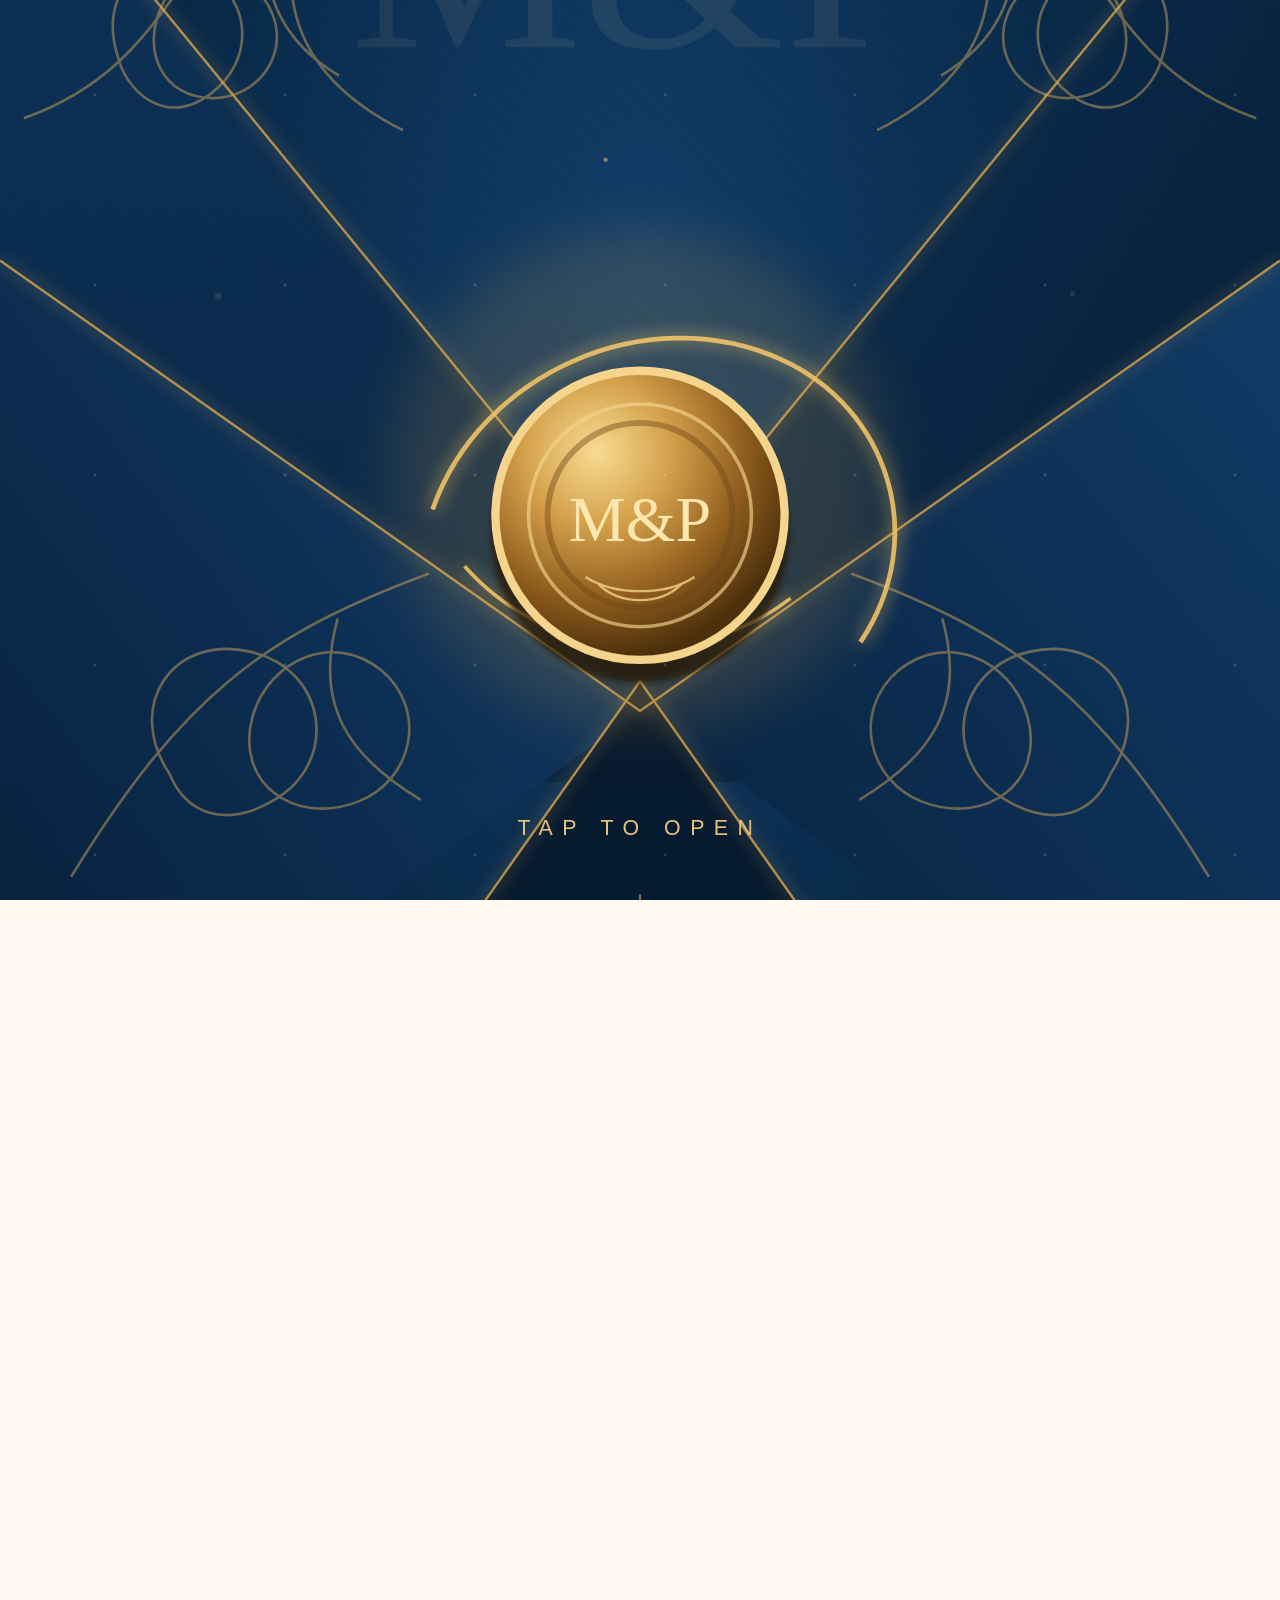
==== commit 8791706d: "Inject cinematic storybook page turns" ====
--- a/wedding-invite/index.html
+++ b/wedding-invite/index.html
@@ -37,159 +37,45 @@
 @media(prefers-reduced-motion:reduce){html body .intro .seal,html body .intro .seal:before,html body .intro .envelope:before,html body .intro .introcopy:before{animation:none!important}}
 </style></head><body class="lock"><canvas id="stars"></canvas><div id="progress" class="progress"></div><div id="intro" class="intro"><div class="introcopy"><small>A private invitation</small><h1>Dr Martin &amp; Pearl</h1><em>some things are simply meant to be</em></div><div id="stage" class="stage"><div id="envelope" class="envelope"><div class="back"></div><div id="letter" class="letter"><div><small>You are invited</small><strong>22 · 12 · 26</strong><em>to witness forever begin</em></div></div><div class="foldl"></div><div class="foldr"></div><div class="foldb"></div><div id="flap" class="flap"></div><button id="seal" class="seal">M&amp;P</button></div></div></div><div id="site" class="site"><nav class="nav"><b>M | P</b><a href="#story">Story</a><a href="#details">Details</a><a href="#rsvp">RSVP</a><button id="musicBtn" class="on">♪ Playing</button><button id="journeyBtn" class="on">◉ Journey</button></nav><section class="hero"><div class="inner reveal"><div class="eyebrow" style="color:#d7bd95">A love story for a lifetime</div><h2>Dr Martin<i>&amp;</i>Pearl</h2><div class="date">22 December 2026 · Kampala, Uganda</div><p>With grateful hearts, we invite you into a day shaped by faith, family, laughter and the quiet certainty of choosing one another.</p><div class="clock"><div><b id="days">—</b><span>Days</span></div><div><b id="hours">—</b><span>Hours</span></div><div><b id="mins">—</b><span>Minutes</span></div><div><b id="secs">—</b><span>Seconds</span></div></div></div></section><section id="story" class="chapter" data-speed=".055"><img decoding="async" src="https://drive.google.com/thumbnail?id=1o3ESuqFtG9MM2-4tPu5BINiB1AH_OTSI&sz=w1800"><div class="chaptercopy reveal"><small>Chapter I · Before the vows</small><h3>It already felt like home.</h3><p>Before the church bells, before the aisle and before the promises, there was this: friendship, ease, laughter, and two people already choosing to stand beside each other.</p></div></section><section class="chapter center" data-speed=".045"><img decoding="async" src="https://drive.google.com/thumbnail?id=1vCCtlMiK6BIVQ6ZhKPrabT9s2ku-84LK&sz=w1800"><div class="chaptercopy reveal"><small>Chapter II · Pearl</small><h3>The woman he chose.</h3><p>Grace in the smallest details. Strength carried softly. A smile that can turn an ordinary moment into something worth remembering.</p></div></section><section class="chapter bw portal" data-speed=".052"><img decoding="async" src="https://drive.google.com/thumbnail?id=1veT3F-5LedP7EmvdnxichO11pFQR27EI&sz=w1800"><div class="chaptercopy reveal"><small>Chapter III · Joy around us</small><h3>Love was never meant to be quiet.</h3><p>It arrives with music, with hands held across a room, with family laughing nearby—and with the people who have watched the story grow.</p></div></section><section class="chapter bw center" data-speed=".05"><img decoding="async" src="https://drive.google.com/thumbnail?id=1gBpU-xcqlgaRQPaFfLRlqxqbSEGYYpgL&sz=w1800"><div class="chaptercopy reveal"><small>Chapter IV · Two lives</small><h3>And then, forever.</h3><p>Not one perfect day, but a lifetime of ordinary days made sacred by the promise to keep choosing each other.</p></div></section><section class="chapter" data-speed=".042"><img decoding="async" src="https://drive.google.com/thumbnail?id=13Z3grSWgK4yuRhs5q7q2lCLr6JGMZG0m&sz=w1800"><div class="chaptercopy reveal"><small>Chapter V · Surrounded by love</small><h3>No story is written alone.</h3><p>To the families and friends who prayed, encouraged, laughed, advised and celebrated with us—this day belongs to you too.</p></div></section><section id="details" class="section venues"><div class="inner"><div class="eyebrow reveal">The places that hold the day</div><h3 class="reveal">From sacred vows<br>to joyful celebration.</h3><p class="lead reveal">One journey, two beautiful settings. We begin in the stillness of the cathedral and continue into an evening of celebration.</p><div class="venuegrid"><article class="venue church reveal"><div class="venuecontent"><small>2:00 PM · Ceremony</small><h4>Rubaga Cathedral</h4><p>St. Mary’s Cathedral Rubaga · Kampala</p><a class="btn" target="_blank" href="https://www.google.com/maps/search/?api=1&query=Rubaga+Cathedral+Kampala">Open directions</a></div></article><article class="venue hall reveal"><div class="venuecontent"><small>Reception · After the ceremony</small><h4>Mutima Hall</h4><p>Nican Resort Hotel · Katale, Seguku</p><a class="btn" target="_blank" href="https://www.google.com/maps/search/?api=1&query=Nican+Resort+Hotel+Seguku">Open directions</a></div></article></div></div></section><section class="section timeline"><div class="inner"><div class="eyebrow reveal">Our day</div><h3 class="reveal">A beautiful journey together.</h3><div class="timelinegrid reveal"><div><b>2:00 PM</b><span>Church ceremony</span></div><div><b>4:00 PM</b><span>Portraits & transition</span></div><div><b>6:00 PM</b><span>Reception</span></div><div><b>7:00 PM</b><span>Dinner</span></div><div><b>8:00 PM</b><span>Music & celebration</span></div></div></div></section><section class="scripture"><blockquote class="reveal">“And above all these put on love, which binds everything together in perfect harmony.”</blockquote><cite class="reveal">Colossians 3:14</cite></section><section id="rsvp" class="section actions"><div class="inner"><div class="eyebrow reveal">Be part of the story</div><h3 class="reveal">We would love to celebrate with you.</h3><div class="actiongrid"><div class="action reveal"><h4>RSVP</h4><p>Send your attendance directly through WhatsApp.</p><a class="btn" target="_blank" href="https://wa.me/256772411362?text=Hello%20Dr%20Martin%20%26%20Pearl%2C%20I%20will%20attend%20your%20wedding%20on%2022%20December%202026.">RSVP now</a></div><div class="action reveal"><h4>Contributions</h4><p>Your presence is the greatest gift. For contributions, contact 0772 411 362 or 0705 410 548.</p><a class="btn" href="tel:+256772411362">Contact</a></div><div class="action reveal"><h4>Save the date</h4><p>Add 22 December 2026 to your calendar.</p><button id="calendarBtn" class="btn">Add to calendar</button></div><div class="action reveal"><h4>Share</h4><p>Send this private invitation to someone celebrating with you.</p><button id="shareBtn" class="btn">Share invitation</button></div></div></div></section><footer><strong>Dr Martin &amp; Pearl</strong><p>22 · 12 · 2026 · Kampala</p><p>RSVP: 0772 411 362 · 0705 410 548</p></footer></div><iframe id="audio" allow="autoplay"></iframe><div id="toast" class="toast"></div><script>const $=id=>document.getElementById(id),intro=$('intro'),site=$('site'),seal=$('seal'),flap=$('flap'),letter=$('letter'),envelope=$('envelope'),stage=$('stage'),audio=$('audio'),musicBtn=$('musicBtn'),journeyBtn=$('journeyBtn'),progress=$('progress');let opened=false,musicOn=false,journey=true,raf=null,last=0,pauseUntil=0;function play(){if(!audio.src)audio.src='https://www.youtube.com/embed/BKoHuQAnMRQ?autoplay=1&controls=0&loop=1&playlist=BKoHuQAnMRQ&playsinline=1&enablejsapi=1';else audio.contentWindow?.postMessage('{"event":"command","func":"playVideo","args":""}','*');musicOn=true;musicBtn.classList.add('on');musicBtn.textContent='♪ Playing'}function pause(){audio.contentWindow?.postMessage('{"event":"command","func":"pauseVideo","args":""}','*');musicOn=false;musicBtn.classList.remove('on');musicBtn.textContent='♪ Music'}musicBtn.onclick=()=>musicOn?pause():play();seal.onclick=async()=>{if(opened)return;opened=true;play();seal.disabled=true;seal.animate([{transform:'translate(-50%,-50%) scale(1)'},{transform:'translate(-50%,-50%) scale(1.14)'},{transform:'translate(-50%,-50%) scale(.05)',opacity:0}],{duration:650,easing:'cubic-bezier(.2,.9,.18,1)',fill:'forwards'});await flap.animate([{transform:'rotateX(0)'},{transform:'rotateX(-178deg)'}],{duration:1050,delay:170,easing:'cubic-bezier(.16,.82,.18,1)',fill:'forwards'}).finished;await letter.animate([{transform:'translateY(0)'},{transform:'translateY(-54%) scale(1.03)'}],{duration:1200,easing:'cubic-bezier(.16,.8,.16,1)',fill:'forwards'}).finished;envelope.animate([{transform:'translateY(0) scale(1)',opacity:1},{transform:'translateY(25%) scale(.84)',opacity:.15}],{duration:850,fill:'forwards'});site.classList.add('ready');document.body.classList.remove('lock');await intro.animate([{opacity:1},{opacity:0,filter:'blur(8px)'}],{duration:1100,delay:350,fill:'forwards'}).finished;intro.style.display='none';setTimeout(startJourney,1200)};const obs=new IntersectionObserver(es=>es.forEach(e=>{if(e.isIntersecting){e.target.classList.add('show');obs.unobserve(e.target)}}),{threshold:.14});document.querySelectorAll('.reveal').forEach(e=>obs.observe(e));const chapters=[...document.querySelectorAll('.chapter')];let ticking=false;function motion(){ticking=false;const max=Math.max(1,document.documentElement.scrollHeight-innerHeight);progress.style.width=scrollY/max*100+'%';chapters.forEach(ch=>{const r=ch.getBoundingClientRect(),center=r.top+r.height/2,delta=innerHeight/2-center;if(r.bottom>0&&r.top<innerHeight){const p=delta*parseFloat(ch.dataset.speed||.04),z=1.025+Math.min(.035,Math.abs(delta)/innerHeight*.025);ch.querySelector('img').style.transform=`translate3d(0,${p}px,0) scale(${z})`;const cp=ch.querySelector('.chaptercopy'),local=Math.max(-1,Math.min(1,delta/innerHeight));cp.style.transform=`translateY(${local*-16}px)`;cp.style.opacity=.78+Math.max(0,1-Math.abs(local))*.22;ch.classList.toggle('active',Math.abs(center-innerHeight/2)<innerHeight*.58)}else ch.classList.remove('active')})}addEventListener('scroll',()=>{if(!ticking){ticking=true;requestAnimationFrame(motion)}},{passive:true});motion();function auto(ts){if(!journey||document.hidden||ts<pauseUntil){raf=requestAnimationFrame(auto);return}if(!last)last=ts;const dt=Math.min(32,ts-last);last=ts;const max=document.documentElement.scrollHeight-innerHeight;if(scrollY<max-2)scrollBy(0,dt*.018);else{journey=false;journeyBtn.classList.remove('on');journeyBtn.textContent='◉ Replay'}raf=requestAnimationFrame(auto)}function startJourney(){if(!raf){last=0;raf=requestAnimationFrame(auto)}}['wheel','touchstart','pointerdown','keydown'].forEach(ev=>addEventListener(ev,()=>pauseUntil=performance.now()+4500,{passive:true}));journeyBtn.onclick=()=>{journey=!journey;if(journey){if(scrollY>=document.documentElement.scrollHeight-innerHeight-4)scrollTo({top:0,behavior:'smooth'});journeyBtn.classList.add('on');journeyBtn.textContent='◉ Journey';startJourney()}else{journeyBtn.classList.remove('on');journeyBtn.textContent='▶ Resume'}};const target=new Date('2026-12-22T14:00:00+03:00').getTime();function tick(){let d=Math.max(0,target-Date.now()),dy=Math.floor(d/864e5);d%=864e5;let h=Math.floor(d/36e5);d%=36e5;let m=Math.floor(d/6e4),s=Math.floor(d%6e4/1000);$('days').textContent=dy;$('hours').textContent=String(h).padStart(2,'0');$('mins').textContent=String(m).padStart(2,'0');$('secs').textContent=String(s).padStart(2,'0')}tick();setInterval(tick,1000);function toast(t){const x=$('toast');x.textContent=t;x.classList.add('show');setTimeout(()=>x.classList.remove('show'),2200)}$('shareBtn').onclick=async()=>{try{if(navigator.share)await navigator.share({title:'Dr Martin & Pearl',text:'You are invited.',url:location.href});else{await navigator.clipboard.writeText(location.href);toast('Invitation link copied')}}catch(e){}};$('calendarBtn').onclick=()=>{const ics='BEGIN:VCALENDAR\nVERSION:2.0\nBEGIN:VEVENT\nDTSTART:20261222T110000Z\nDTEND:20261222T190000Z\nSUMMARY:Dr Martin & Pearl Wedding\nLOCATION:Rubaga Cathedral and Nican Resort Hotel, Kampala\nEND:VEVENT\nEND:VCALENDAR',a=document.createElement('a');a.href=URL.createObjectURL(new Blob([ics],{type:'text/calendar'}));a.download='dr-martin-pearl-wedding.ics';a.click()};const canvas=$('stars'),ctx=canvas.getContext('2d');let W,H,DPR,stars=[];function resize(){DPR=Math.min(devicePixelRatio||1,2);W=innerWidth;H=innerHeight;canvas.width=W*DPR;canvas.height=H*DPR;canvas.style.width=W+'px';canvas.style.height=H+'px';ctx.setTransform(DPR,0,0,DPR,0,0);stars=Array.from({length:W<600?48:78},()=>ns(true))}function ns(random=false){return{x:Math.random()*W,y:random?Math.random()*H:-30-Math.random()*H*.35,v:.45+Math.random()*1.5,len:6+Math.random()*22,r:.5+Math.random()*1.35,a:.32+Math.random()*.65,drift:(Math.random()-.5)*.18}}function draw(){ctx.clearRect(0,0,W,H);stars.forEach((s,i)=>{s.y+=s.v;s.x+=s.drift;s.v=Math.min(2.4,s.v+.0018);if(s.y>H+30||s.x<-20||s.x>W+20)stars[i]=s=ns();const g=ctx.createLinearGradient(s.x,s.y-s.len,s.x,s.y);g.addColorStop(0,'rgba(220,242,255,0)');g.addColorStop(1,`rgba(245,252,255,${s.a})`);ctx.strokeStyle=g;ctx.beginPath();ctx.moveTo(s.x,s.y-s.len);ctx.lineTo(s.x,s.y);ctx.stroke();ctx.fillStyle=`rgba(255,255,255,${s.a})`;ctx.beginPath();ctx.arc(s.x,s.y,s.r,0,Math.PI*2);ctx.fill()});requestAnimationFrame(draw)}resize();addEventListener('resize',resize);draw();</script><script src="cinematic-v3.js?v=3"></script><script id="storybook-inline">(()=>{
 'use strict';
-// Load the preserved cinematic wedding experience first.
 const core=document.createElement('script');
-core.src='storybook-core.js?v=1';
+core.src='storybook-core.js?v=2';
 core.defer=true;
 document.head.appendChild(core);
 
-const VIDEO_ID='KNZH-emehxA'; // Shania Twain — You're Still The One (official)
-let playerFrame=null;
-let playing=false;
-let fxRunning=false;
-
-function stopLegacyMedia(){
-  document.querySelectorAll('audio,video').forEach(m=>{try{m.pause();m.currentTime=0}catch(e){}});
-  document.querySelectorAll('iframe').forEach(f=>{
-    if(f===playerFrame) return;
-    const s=(f.src||'').toLowerCase();
-    if(s.includes('youtube')||s.includes('youtu.be')||s.includes('soundcloud')||s.includes('spotify')){
-      try{f.contentWindow?.postMessage(JSON.stringify({event:'command',func:'pauseVideo',args:[]}), '*')}catch(e){}
-      f.remove();
-    }
-  });
-}
-
-function ensurePlayer(){
-  if(playerFrame) return playerFrame;
-  playerFrame=document.createElement('iframe');
-  playerFrame.id='weddingMusicFrame';
-  playerFrame.title="You're Still The One — Shania Twain";
-  playerFrame.allow='autoplay; encrypted-media';
-  playerFrame.referrerPolicy='strict-origin-when-cross-origin';
-  playerFrame.src=`https://www.youtube.com/embed/${VIDEO_ID}?autoplay=1&controls=0&loop=1&playlist=${VIDEO_ID}&playsinline=1&rel=0&modestbranding=1&enablejsapi=1`;
-  Object.assign(playerFrame.style,{position:'fixed',width:'1px',height:'1px',left:'-9999px',bottom:'-9999px',border:'0',opacity:'0',pointerEvents:'none'});
-  document.body.appendChild(playerFrame);
-  return playerFrame;
-}
-
-function playWeddingSong(){
-  stopLegacyMedia();
-  const f=ensurePlayer();
-  if(!f.isConnected) document.body.appendChild(f);
-  if(!f.src.includes(VIDEO_ID)) f.src=`https://www.youtube.com/embed/${VIDEO_ID}?autoplay=1&controls=0&loop=1&playlist=${VIDEO_ID}&playsinline=1&rel=0&modestbranding=1&enablejsapi=1`;
-  setTimeout(()=>{try{f.contentWindow?.postMessage(JSON.stringify({event:'command',func:'playVideo',args:[]}), '*')}catch(e){}},300);
-  playing=true;
-  syncButton();
-}
-function pauseWeddingSong(){
-  if(playerFrame){try{playerFrame.contentWindow?.postMessage(JSON.stringify({event:'command',func:'pauseVideo',args:[]}), '*')}catch(e){}}
-  playing=false;syncButton();
-}
-function syncButton(){
-  const btn=[...document.querySelectorAll('.nav button,button')].find(b=>/playing|music|sound|pause/i.test((b.textContent||'').trim()) && !b.classList.contains('fe-seal') && !b.classList.contains('seal'));
-  if(btn){btn.textContent=playing?'♪ Playing':'♪ Music';btn.setAttribute('aria-label',playing?'Pause music':'Play music');btn.dataset.weddingMusic='1';}
-}
-
-function addLuxuryOpeningCSS(){
-  if(document.getElementById('luxurySealOpeningCSS')) return;
-  const style=document.createElement('style');
-  style.id='luxurySealOpeningCSS';
-  style.textContent=`
-#fullEnvelopeLanding{background:radial-gradient(circle at 50% 35%,#123960 0%,#082746 46%,#04182e 100%)!important}
-#fullEnvelopeLanding:after{content:"";position:absolute;inset:0;z-index:1;pointer-events:none;background:radial-gradient(circle at 50% 58%,rgba(214,174,101,.08),transparent 22%),linear-gradient(180deg,rgba(255,255,255,.025),transparent 28%,rgba(0,0,0,.12));mix-blend-mode:screen}
-.fe-title{top:3.2vh!important}.fe-title small{font-size:clamp(8px,1.9vw,12px)!important;letter-spacing:.42em!important}.fe-title h1{font-size:clamp(48px,11.8vw,92px)!important;letter-spacing:-.025em!important;margin:1.5vh 0 .8vh!important;text-shadow:0 6px 26px #0008!important}.fe-title .rule{position:relative;width:min(48vw,330px)!important;margin:1.55vh auto!important}.fe-title .rule:after{content:"♡";position:absolute;left:50%;top:50%;transform:translate(-50%,-51%);padding:0 11px;background:#0a2c50;color:#e0ba78;font:400 27px/1 'Cormorant Garamond',serif;text-shadow:0 0 14px #e8bd7455}.fe-title p{font-size:clamp(7px,1.8vw,11px)!important;letter-spacing:.31em!important}
-.fe-lux-watermark{position:absolute;z-index:6;left:50%;top:38%;transform:translate(-50%,-50%);font:500 clamp(120px,29vw,310px)/.8 'Cormorant Garamond',serif;letter-spacing:-.08em;color:rgba(232,199,139,.045);text-shadow:0 0 42px rgba(219,178,104,.025);pointer-events:none;white-space:nowrap;transition:opacity 1s ease,filter 1.2s ease}.fe-lux-watermark i{font-style:normal;font-size:.42em;margin:0 .03em}
-.fe-floral-field{position:absolute;inset:0;z-index:7;pointer-events:none;overflow:hidden;transition:opacity 1.2s ease}.fe-bloom,.fe-leaf{position:absolute;color:rgba(206,167,99,.16);text-shadow:0 0 10px rgba(221,176,92,.04);filter:drop-shadow(0 6px 10px rgba(0,0,0,.18));transition:color 1.2s ease,text-shadow 1.2s ease,filter 1.2s ease,transform 1.5s cubic-bezier(.16,1,.3,1)}.fe-bloom{font-family:Georgia,serif;font-size:clamp(88px,19vw,190px);line-height:.8}.fe-bloom:before{content:"✿"}.fe-leaf{font-family:'Cormorant Garamond',serif;font-size:clamp(74px,16vw,150px);line-height:.8}.fe-leaf:before{content:"❧"}.fe-bloom.b1{left:-5vw;top:21vh;transform:rotate(-12deg)}.fe-bloom.b2{right:-6vw;top:29vh;transform:rotate(14deg)}.fe-bloom.b3{left:7vw;bottom:12vh;transform:rotate(18deg) scale(.82)}.fe-bloom.b4{right:4vw;bottom:10vh;transform:rotate(-17deg) scale(.92)}.fe-leaf.l1{left:4vw;top:38vh;transform:rotate(-31deg)}.fe-leaf.l2{right:3vw;top:42vh;transform:scaleX(-1) rotate(-28deg)}.fe-leaf.l3{left:25vw;bottom:27vh;transform:rotate(28deg) scale(.74)}.fe-leaf.l4{right:23vw;bottom:25vh;transform:scaleX(-1) rotate(27deg) scale(.74)}
-.fe-gold-vines{position:absolute;inset:0;z-index:8;pointer-events:none;opacity:.38;transition:opacity 1.2s ease,filter 1.2s ease}.fe-gold-vines:before,.fe-gold-vines:after{content:"";position:absolute;top:22vh;width:34vw;height:43vh;border:1px solid rgba(214,172,98,.25);border-bottom-color:transparent;border-radius:52% 48% 50% 50%;filter:drop-shadow(0 0 4px transparent);transition:border-color 1s ease,filter 1.2s ease}.fe-gold-vines:before{left:-13vw;transform:rotate(15deg)}.fe-gold-vines:after{right:-13vw;transform:scaleX(-1) rotate(15deg)}
-.fe-next-chapter{position:absolute;z-index:10;left:50%;bottom:4vh;transform:translateX(-50%);text-align:center;color:#d8b77d;pointer-events:none;font:500 clamp(7px,1.5vw,10px)/1.8 'DM Sans',sans-serif;letter-spacing:.37em;text-transform:uppercase;white-space:nowrap;opacity:.84;transition:opacity .8s ease,transform 1s ease}.fe-next-chapter:before{content:"";display:block;width:1px;height:55px;margin:0 auto 8px;background:linear-gradient(transparent,#d4ad6b 45%,#d4ad6b)}.fe-next-chapter:after{content:"♡";display:block;margin:2px auto 2px;font:400 23px/1 'Cormorant Garamond',serif;color:#e2bd78;letter-spacing:0}
-.fe-seal{top:60%!important;box-shadow:inset 0 0 0 8px rgba(255,237,197,.14),inset 0 0 0 18px rgba(57,34,11,.25),0 28px 55px #0009,0 0 0 1px rgba(246,214,157,.24)!important;transition:opacity .8s ease,transform 1s ease,box-shadow .7s ease,filter .7s ease!important}.fe-seal:after{top:calc(100% + 38px)!important}.fe-seal-spiral{position:absolute;z-index:13;left:50%;top:60%;width:clamp(158px,27vw,250px);height:clamp(158px,27vw,250px);transform:translate(-50%,-50%) scale(.68);border-radius:50%;opacity:0;pointer-events:none;background:conic-gradient(from 0deg,transparent 0 10%,#ffda8f 13%,transparent 19% 34%,#fff0bb 38%,transparent 45% 62%,#e7b85f 67%,transparent 74% 100%);filter:blur(.4px) drop-shadow(0 0 10px #f2c167) drop-shadow(0 0 26px #e9ac4380);mask:radial-gradient(circle,transparent 0 58%,#000 60% 64%,transparent 67%);-webkit-mask:radial-gradient(circle,transparent 0 58%,#000 60% 64%,transparent 67%)}
-.fe-seal-spiral:before,.fe-seal-spiral:after{content:"";position:absolute;inset:-15%;border:1px solid rgba(255,215,137,.5);border-radius:50%;opacity:.7}.fe-seal-spiral:after{inset:11%;border-color:rgba(255,236,187,.65)}
-.fe-light-burst{position:absolute;z-index:12;left:50%;top:60%;width:16px;height:16px;transform:translate(-50%,-50%) scale(.2);border-radius:50%;opacity:0;pointer-events:none;background:#fff6cf;box-shadow:0 0 24px #fff5cc,0 0 70px #ffd980,0 0 150px #e6a743;transition:opacity .4s ease,transform .9s cubic-bezier(.16,1,.3,1)}
-.fe-seam-light{position:absolute;inset:0;z-index:9;pointer-events:none;opacity:0;transition:opacity .7s ease}.fe-seam-light:before,.fe-seam-light:after{content:"";position:absolute;top:0;bottom:0;width:2px;background:linear-gradient(transparent,#f6d688 30%,#fff2b7 54%,#d89f42 74%,transparent);filter:drop-shadow(0 0 5px #efc66f) drop-shadow(0 0 12px #df9f37)}.fe-seam-light:before{left:23%;transform:rotate(-39deg);transform-origin:50% 58%}.fe-seam-light:after{right:23%;transform:rotate(39deg);transform-origin:50% 58%}
-#fullEnvelopeLanding.preopen-glow .fe-seal{filter:brightness(1.38) saturate(1.18);box-shadow:inset 0 0 0 8px rgba(255,247,216,.25),inset 0 0 0 18px rgba(87,49,11,.18),0 28px 60px #0008,0 0 25px #ffd97e,0 0 68px #d99834!important}
-#fullEnvelopeLanding.preopen-glow .fe-seal-spiral{opacity:1;animation:goldSpiral 1.55s cubic-bezier(.2,.7,.25,1) both}
-#fullEnvelopeLanding.preopen-glow .fe-light-burst{opacity:.92;transform:translate(-50%,-50%) scale(8)}
-#fullEnvelopeLanding.preopen-glow .fe-seam-light{opacity:1;animation:seamPulse 1.4s ease both}
-#fullEnvelopeLanding.preopen-glow .fe-bloom,#fullEnvelopeLanding.preopen-glow .fe-leaf{color:rgba(243,194,103,.62);text-shadow:0 0 7px #f5cc7d,0 0 22px #dd9f4188;filter:drop-shadow(0 0 9px #e5ad4b88);transform:scale(1.035)}
-#fullEnvelopeLanding.preopen-glow .fe-bloom.b1{transform:rotate(-12deg) scale(1.04)}#fullEnvelopeLanding.preopen-glow .fe-bloom.b2{transform:rotate(14deg) scale(1.04)}#fullEnvelopeLanding.preopen-glow .fe-bloom.b3{transform:rotate(18deg) scale(.86)}#fullEnvelopeLanding.preopen-glow .fe-bloom.b4{transform:rotate(-17deg) scale(.96)}
-#fullEnvelopeLanding.preopen-glow .fe-leaf.l1{transform:rotate(-31deg) scale(1.04)}#fullEnvelopeLanding.preopen-glow .fe-leaf.l2{transform:scaleX(-1) rotate(-28deg) scale(1.04)}#fullEnvelopeLanding.preopen-glow .fe-leaf.l3{transform:rotate(28deg) scale(.78)}#fullEnvelopeLanding.preopen-glow .fe-leaf.l4{transform:scaleX(-1) rotate(27deg) scale(.78)}
-#fullEnvelopeLanding.preopen-glow .fe-gold-vines{opacity:.95;filter:drop-shadow(0 0 8px #e5ad4d)}#fullEnvelopeLanding.preopen-glow .fe-gold-vines:before,#fullEnvelopeLanding.preopen-glow .fe-gold-vines:after{border-color:rgba(250,205,119,.72);border-bottom-color:transparent;filter:drop-shadow(0 0 5px #eab755)}#fullEnvelopeLanding.preopen-glow .fe-lux-watermark{color:rgba(241,203,133,.12);filter:drop-shadow(0 0 17px #e4a84e70)}
-#fullEnvelopeLanding.preopen-flash:before{animation:openingFlash .9s ease both}
-#fullEnvelopeLanding.opening .fe-floral-field,#fullEnvelopeLanding.opening .fe-gold-vines,#fullEnvelopeLanding.opening .fe-lux-watermark,#fullEnvelopeLanding.opening .fe-next-chapter,#fullEnvelopeLanding.opening .fe-seal-spiral,#fullEnvelopeLanding.opening .fe-seam-light{opacity:0!important}
-@keyframes goldSpiral{0%{transform:translate(-50%,-50%) scale(.58) rotate(-40deg);opacity:0}18%{opacity:1}72%{transform:translate(-50%,-50%) scale(1.08) rotate(300deg);opacity:1}100%{transform:translate(-50%,-50%) scale(1.35) rotate(460deg);opacity:0}}
-@keyframes seamPulse{0%{opacity:0;filter:brightness(.4)}35%{opacity:1;filter:brightness(1.8)}100%{opacity:.75;filter:brightness(1)}}
-@keyframes openingFlash{0%{background:radial-gradient(circle at 50% 60%,rgba(255,240,190,0),transparent 5%)}45%{background:radial-gradient(circle at 50% 60%,rgba(255,243,202,.62),rgba(239,188,89,.17) 20%,transparent 58%)}100%{background:radial-gradient(circle at 50% 60%,rgba(255,240,190,0),transparent 62%)}}
-@media(max-width:600px){.fe-title{top:3.3vh!important}.fe-title h1{font-size:clamp(43px,12.3vw,58px)!important}.fe-bloom{font-size:clamp(76px,22vw,120px)}.fe-leaf{font-size:clamp(64px,19vw,105px)}.fe-bloom.b1{left:-10vw;top:24vh}.fe-bloom.b2{right:-11vw;top:31vh}.fe-bloom.b3{left:1vw;bottom:16vh}.fe-bloom.b4{right:-1vw;bottom:14vh}.fe-leaf.l1{left:-2vw;top:42vh}.fe-leaf.l2{right:-3vw;top:45vh}.fe-next-chapter{bottom:2.8vh}.fe-next-chapter:before{height:40px}.fe-seal-spiral{width:185px;height:185px}.fe-lux-watermark{top:42%;font-size:38vw}}
-@media(max-height:730px){.fe-next-chapter{display:none}.fe-title{top:2.2vh!important}.fe-title h1{margin:1vh 0 .3vh!important}.fe-title .rule{margin:.8vh auto!important}.fe-title p{margin:.1vh 0!important}}
+const VIDEO_ID='KNZH-emehxA';
+let musicFrame=null,playing=false,opened=false;
+function ensureMusic(){if(musicFrame)return musicFrame;musicFrame=document.createElement('iframe');musicFrame.id='weddingMusicFrame';musicFrame.title="You're Still The One — Shania Twain";musicFrame.allow='autoplay; encrypted-media';musicFrame.src=`https://www.youtube.com/embed/${VIDEO_ID}?autoplay=1&controls=0&loop=1&playlist=${VIDEO_ID}&playsinline=1&rel=0&modestbranding=1&enablejsapi=1`;Object.assign(musicFrame.style,{position:'fixed',width:'1px',height:'1px',left:'-9999px',bottom:'-9999px',border:'0',opacity:'0'});document.body.appendChild(musicFrame);return musicFrame}
+function playMusic(){const f=ensureMusic();setTimeout(()=>{try{f.contentWindow?.postMessage(JSON.stringify({event:'command',func:'playVideo',args:[]}), '*')}catch(e){}},250);playing=true;syncMusic()}
+function pauseMusic(){try{musicFrame?.contentWindow?.postMessage(JSON.stringify({event:'command',func:'pauseVideo',args:[]}), '*')}catch(e){}playing=false;syncMusic()}
+function syncMusic(){const b=[...document.querySelectorAll('button')].find(x=>/playing|music|sound/i.test(x.textContent||''));if(b&&!b.id.includes('luxurySeal')){b.textContent=playing?'♪ Playing':'♪ Music';b.dataset.weddingMusic='1'}}
+function css(){if(document.getElementById('exactLuxuryLandingCSS'))return;const s=document.createElement('style');s.id='exactLuxuryLandingCSS';s.textContent=`
+#referenceLandingOverlay{position:fixed;inset:0;z-index:5000;background:#041426 url('luxury-envelope.svg?v=2') center center/cover no-repeat;overflow:hidden;transition:opacity 1.25s ease,filter 1.25s ease;isolation:isolate}
+#referenceLandingOverlay:before{content:"";position:absolute;inset:0;background:radial-gradient(circle at 50% 53%,rgba(255,211,113,.04),transparent 24%);pointer-events:none;transition:background 1.2s ease}
+#referenceLandingOverlay:after{content:"";position:absolute;inset:0;pointer-events:none;background-image:radial-gradient(circle,#fff 0 1.2px,transparent 1.8px);background-size:190px 190px;opacity:.16;animation:driftDust 14s linear infinite}
+#luxurySealHotspot{position:absolute;z-index:8;left:50%;top:53%;width:min(29vw,190px);aspect-ratio:1;transform:translate(-50%,-50%);border:0;border-radius:50%;background:transparent;cursor:pointer;touch-action:manipulation;-webkit-tap-highlight-color:transparent}
+#luxurySealHotspot:before{content:"";position:absolute;inset:-26%;border-radius:50%;opacity:0;background:conic-gradient(from 0deg,transparent 0 12%,#ffd77f 17%,transparent 24% 40%,#fff0b3 46%,transparent 54% 70%,#e5a63c 76%,transparent 85%);filter:drop-shadow(0 0 8px #ffd06a) drop-shadow(0 0 22px #e9a33f);mask:radial-gradient(circle,transparent 0 58%,#000 60% 64%,transparent 67%);-webkit-mask:radial-gradient(circle,transparent 0 58%,#000 60% 64%,transparent 67%)}
+#luxurySealHotspot:after{content:"";position:absolute;inset:10%;border-radius:50%;opacity:0;background:rgba(255,239,188,.8);box-shadow:0 0 28px #fff1bd,0 0 75px #ffd06e,0 0 150px #d88d27}
+#referenceLandingOverlay.ignite #luxurySealHotspot:before{opacity:1;animation:sealSpiral 2s cubic-bezier(.2,.7,.2,1) both}
+#referenceLandingOverlay.ignite #luxurySealHotspot:after{animation:sealCore 1.6s ease both}
+#referenceLandingOverlay.ignite{filter:brightness(1.12) saturate(1.08)}
+#referenceLandingOverlay.ignite:before{background:radial-gradient(circle at 50% 53%,rgba(255,234,174,.36),rgba(224,164,67,.12) 18%,transparent 44%)}
+#referenceLandingOverlay.opening{animation:goldWash 1.25s ease both}
+#referenceLandingOverlay.leave{opacity:0;filter:brightness(1.35) blur(2px);pointer-events:none}
+.goldRay{position:absolute;z-index:7;left:50%;top:53%;height:2px;width:0;background:linear-gradient(90deg,#fff3bd,#f2bb56,transparent);transform-origin:left center;filter:drop-shadow(0 0 6px #f8c866);opacity:0}.ignite .goldRay{animation:rayOut 1.25s .28s ease forwards}.goldRay.r1{transform:rotate(-31deg)}.goldRay.r2{transform:rotate(31deg)}.goldRay.r3{transform:rotate(145deg)}.goldRay.r4{transform:rotate(215deg)}
+.goldSpark{position:absolute;z-index:7;width:5px;height:5px;border-radius:50%;background:#ffe6a2;box-shadow:0 0 10px #ffd56f;opacity:0}.ignite .goldSpark{animation:sparkFloat 1.8s var(--d) ease-out forwards}
+@keyframes sealSpiral{0%{transform:rotate(-60deg) scale(.55);opacity:0}18%{opacity:1}78%{transform:rotate(350deg) scale(1.15);opacity:1}100%{transform:rotate(520deg) scale(1.45);opacity:0}}
+@keyframes sealCore{0%{opacity:0;transform:scale(.4)}35%{opacity:.88;transform:scale(.9)}100%{opacity:0;transform:scale(2.7)}}
+@keyframes rayOut{0%{width:0;opacity:0}25%{opacity:1}100%{width:78vw;opacity:0}}
+@keyframes sparkFloat{0%{opacity:0;transform:translate(0,0) scale(.3)}25%{opacity:1}100%{opacity:0;transform:translate(var(--x),var(--y)) scale(1.3)}}
+@keyframes goldWash{0%{box-shadow:inset 0 0 0 0 rgba(255,232,173,0)}50%{box-shadow:inset 0 0 180px 55px rgba(255,223,149,.38)}100%{box-shadow:inset 0 0 0 0 rgba(255,232,173,0)}}
+@keyframes driftDust{to{background-position:90px 160px}}
+@media(max-width:600px){#referenceLandingOverlay{background-size:cover;background-position:center}#luxurySealHotspot{top:53.1%;width:31vw}}
 `;
-  document.head.appendChild(style);
-}
-
-function enhanceLanding(){
-  const landing=document.getElementById('fullEnvelopeLanding');
-  if(!landing || landing.dataset.luxuryEnhanced==='1') return false;
-  landing.dataset.luxuryEnhanced='1';
-  landing.insertAdjacentHTML('beforeend',`
-    <div class="fe-lux-watermark">M<i>&amp;</i>P</div>
-    <div class="fe-gold-vines"></div>
-    <div class="fe-floral-field" aria-hidden="true">
-      <i class="fe-bloom b1"></i><i class="fe-bloom b2"></i><i class="fe-bloom b3"></i><i class="fe-bloom b4"></i>
-      <i class="fe-leaf l1"></i><i class="fe-leaf l2"></i><i class="fe-leaf l3"></i><i class="fe-leaf l4"></i>
-    </div>
-    <div class="fe-seam-light"></div>
-    <div class="fe-seal-spiral"></div>
-    <div class="fe-light-burst"></div>
-    <div class="fe-next-chapter">THE NEXT CHAPTER<br>BEGINS SOON</div>
-  `);
-  return true;
-}
-
-function runSealPrelude(seal){
-  const landing=seal.closest('#fullEnvelopeLanding')||document.getElementById('fullEnvelopeLanding');
-  if(!landing){seal.dataset.fxPass='1';seal.click();return;}
-  fxRunning=true;
-  landing.classList.add('preopen-glow');
-  if(navigator.vibrate) try{navigator.vibrate([18,35,25])}catch(e){}
-  setTimeout(()=>landing.classList.add('preopen-flash'),1050);
-  setTimeout(()=>{
-    landing.classList.remove('preopen-glow');
-    seal.dataset.fxPass='1';
-    seal.click();
-  },1750);
-  setTimeout(()=>{fxRunning=false},2400);
-}
-
-function bind(){
-  addLuxuryOpeningCSS();
-  enhanceLanding();
-  const landingObserver=new MutationObserver(()=>enhanceLanding());
-  landingObserver.observe(document.documentElement,{subtree:true,childList:true});
-
-  // Capture the intentional seal tap: music begins immediately, then the light ceremony plays,
-  // and only after that is the original envelope-open handler allowed to run.
-  document.addEventListener('click',e=>{
-    const seal=e.target.closest?.('.fe-seal,.seal');
-    if(seal){
-      if(seal.dataset.fxPass==='1'){
-        delete seal.dataset.fxPass;
-        return;
-      }
-      e.preventDefault();
-      e.stopPropagation();
-      e.stopImmediatePropagation();
-      if(!playing) playWeddingSong();
-      if(!fxRunning) runSealPrelude(seal);
-      return;
-    }
-    const btn=e.target.closest?.('button');
-    if(btn && (btn.dataset.weddingMusic==='1'||/playing|music|sound/i.test((btn.textContent||'').trim()))){
-      e.preventDefault();e.stopImmediatePropagation();
-      playing?pauseWeddingSong():playWeddingSong();
-    }
-  },true);
-  const obs=new MutationObserver(syncButton);obs.observe(document.documentElement,{subtree:true,childList:true,characterData:true});
-  syncButton();
-}
+document.head.appendChild(s)}
+function buildOverlay(){if(document.getElementById('referenceLandingOverlay'))return;css();const o=document.createElement('div');o.id='referenceLandingOverlay';o.setAttribute('aria-label','Dr Martin and Pearl private wedding invitation');o.innerHTML='<button id="luxurySealHotspot" aria-label="Tap to open the invitation"></button><i class="goldRay r1"></i><i class="goldRay r2"></i><i class="goldRay r3"></i><i class="goldRay r4"></i>';
+for(let i=0;i<18;i++){const sp=document.createElement('b');sp.className='goldSpark';sp.style.left=(45+Math.random()*10)+'%';sp.style.top=(49+Math.random()*8)+'%';sp.style.setProperty('--x',(Math.random()*320-160)+'px');sp.style.setProperty('--y',(Math.random()*360-180)+'px');sp.style.setProperty('--d',(Math.random()*.45)+'s');o.appendChild(sp)}
+document.body.appendChild(o);document.body.style.overflow='hidden';o.querySelector('#luxurySealHotspot').addEventListener('click',()=>openSequence(o),{once:true})}
+function openSequence(o){if(opened)return;opened=true;playMusic();o.classList.add('ignite');setTimeout(()=>o.classList.add('opening'),900);setTimeout(()=>{const real=document.querySelector('#fullEnvelopeLanding .fe-seal,#fullEnvelopeLanding .seal,.fe-seal,.seal');if(real)real.click()},1850);setTimeout(()=>o.classList.add('leave'),3000);setTimeout(()=>{o.remove();document.body.style.overflow='';},4400)}
+function bind(){buildOverlay();document.addEventListener('click',e=>{const b=e.target.closest?.('button');if(b&&b.dataset.weddingMusic==='1'){e.preventDefault();playing?pauseMusic():playMusic()}},true);new MutationObserver(syncMusic).observe(document.documentElement,{subtree:true,childList:true,characterData:true});syncMusic()}
 if(document.readyState==='loading')document.addEventListener('DOMContentLoaded',bind,{once:true});else bind();
 })();</script></body></html>
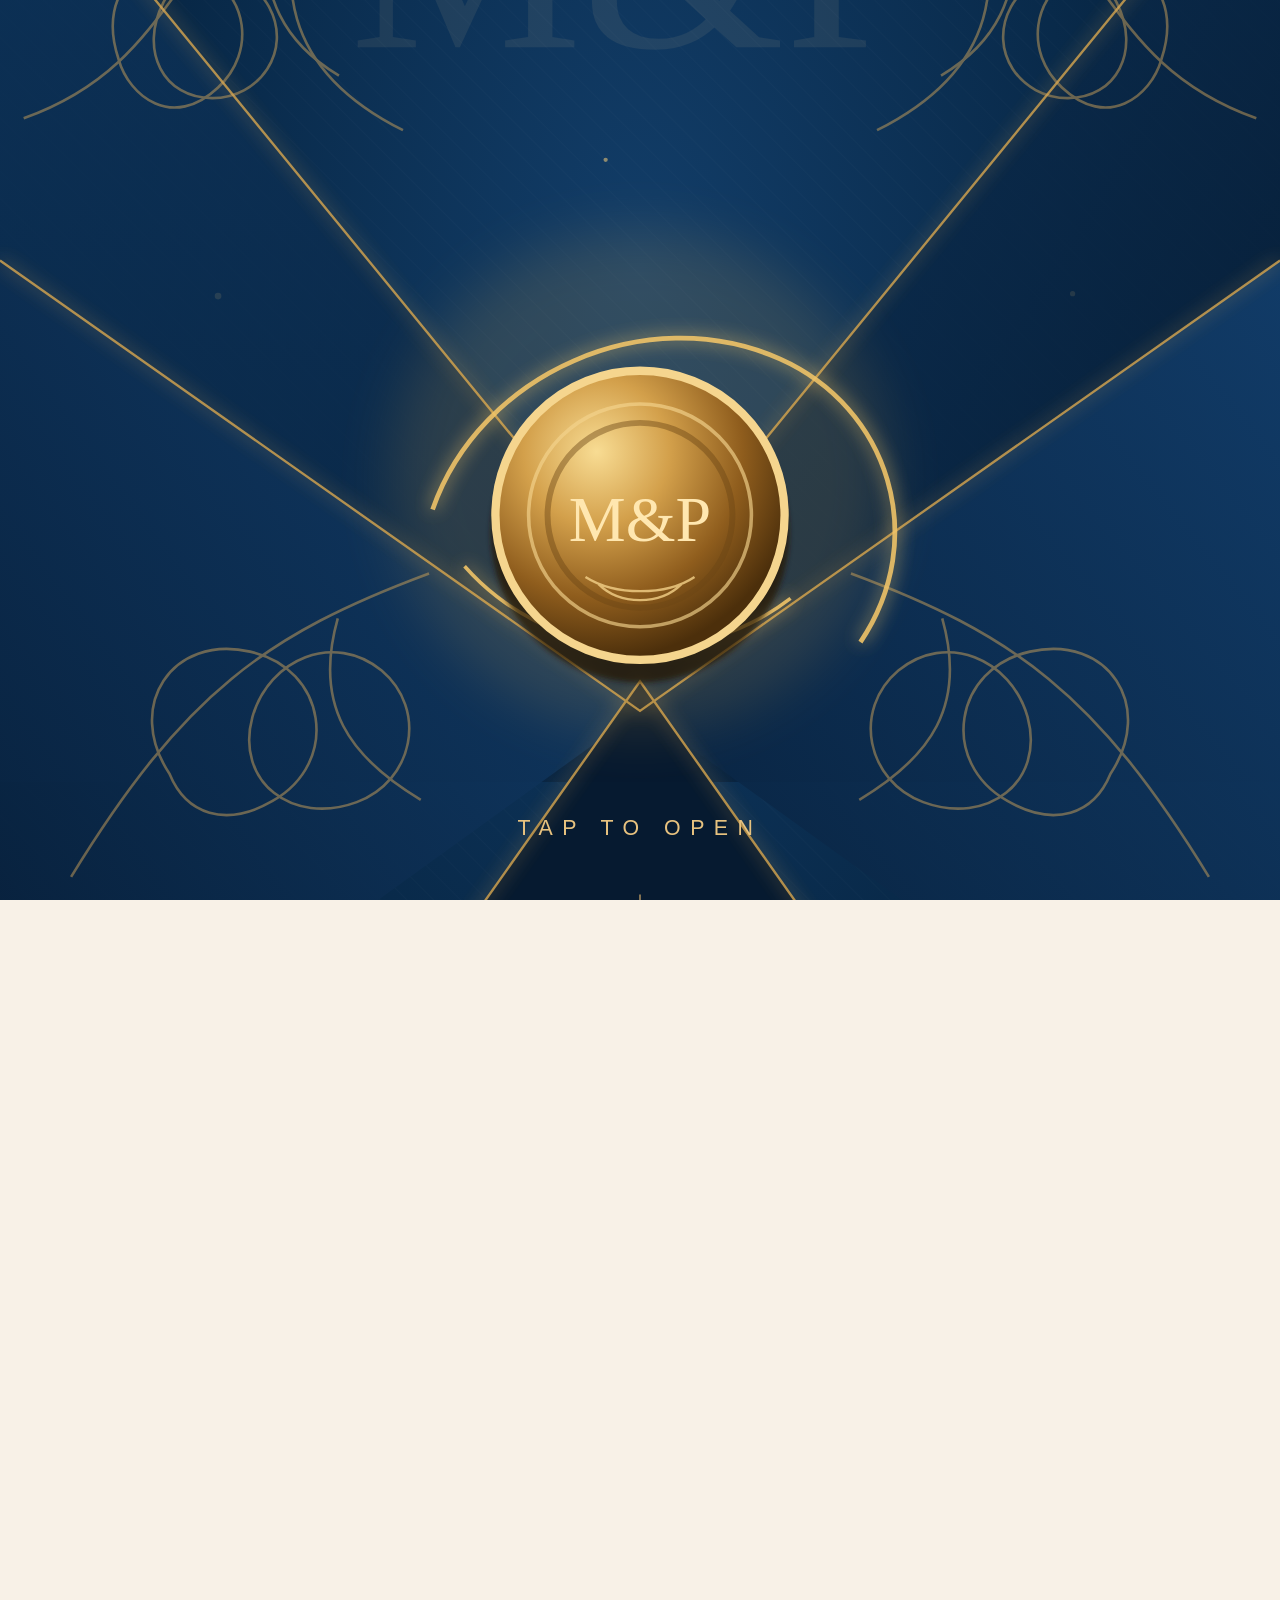
==== commit 8f0818b5: "Rebuild wedding invitation as single reliable cinematic flow" ====
--- a/wedding-invite/index.html
+++ b/wedding-invite/index.html
@@ -1,81 +1,59 @@
-<!doctype html><html lang="en"><head><meta charset="utf-8"><meta name="viewport" content="width=device-width,initial-scale=1,viewport-fit=cover"><meta name="theme-color" content="#06111b"><title>Dr Martin & Pearl — 22.12.2026</title><meta property="og:title" content="Dr Martin & Pearl — Our Wedding"><meta property="og:description" content="Open our private invitation and journey with us to 22 December 2026."><meta name="twitter:card" content="summary_large_image"><meta name="description" content="A private invitation to celebrate Dr Martin and Pearl — 22 December 2026, Kampala."><link rel="preconnect" href="https://fonts.googleapis.com"><link rel="preconnect" href="https://fonts.gstatic.com" crossorigin><link href="https://fonts.googleapis.com/css2?family=Cormorant+Garamond:ital,wght@0,400;0,500;0,600;1,500&family=DM+Sans:wght@400;500;600&family=Great+Vibes&display=swap" rel="stylesheet"><style>:root{--night:#06111b;--cream:#fff9ef;--gold:#d1aa73;--ink:#1b2a37;--serif:'Cormorant Garamond',serif;--sans:'DM Sans',sans-serif;--script:'Great Vibes',cursive}*{box-sizing:border-box}html{scroll-behavior:smooth;background:var(--night)}body{margin:0;font-family:var(--sans);background:var(--cream);color:var(--ink);overflow-x:hidden}body.lock{overflow:hidden}a{color:inherit}button{font:inherit}#stars{position:fixed;inset:0;z-index:80;pointer-events:none;mix-blend-mode:screen}.progress{position:fixed;top:0;left:0;height:2px;width:0;z-index:90;background:linear-gradient(90deg,#fff7df,#d1aa73);box-shadow:0 0 14px #d1aa73}.intro{position:fixed;inset:0;z-index:100;color:#fff;overflow:hidden;background:radial-gradient(circle at 50% 34%,#17384d,#07131d 62%,#040b11);perspective:1800px}.introcopy{position:absolute;top:max(62px,8vh);left:16px;right:16px;text-align:center;z-index:4}.introcopy small,.eyebrow{font-size:9px;letter-spacing:.3em;text-transform:uppercase}.introcopy small{opacity:.65}.introcopy h1{font:500 clamp(40px,7vw,70px)/.95 var(--serif);margin:14px 0}.introcopy em{font:400 20px var(--serif);opacity:.58}.stage{position:absolute;left:50%;top:55%;width:min(86vw,620px);height:min(58vw,400px);transform:translate(-50%,-50%);transform-style:preserve-3d}.envelope{position:absolute;inset:0;filter:drop-shadow(0 38px 56px rgba(0,0,0,.42));transform-style:preserve-3d}.back{position:absolute;inset:27% 0 0;border-radius:20px;background:linear-gradient(145deg,#eff8fd,#bad7e8 55%,#9fc4d9)}.letter{position:absolute;left:8%;right:8%;top:12%;height:77%;border-radius:17px;background:linear-gradient(#fffdf8,#f3e8d8);display:grid;place-items:center;text-align:center;padding:28px;box-shadow:0 16px 40px rgba(0,0,0,.25);z-index:2}.letter small{font-size:8px;letter-spacing:.28em;text-transform:uppercase;color:#7e817e}.letter strong{display:block;font:500 clamp(32px,6vw,56px)/.92 var(--serif);color:#294152;margin:9px 0}.letter em{font:400 25px var(--script);color:#9a683e}.foldl,.foldr{position:absolute;bottom:0;height:73%;width:56%;z-index:5;background:linear-gradient(145deg,#c7dfed,#9fc5dc)}.foldl{left:0;clip-path:polygon(0 0,100% 53%,100% 100%,0 100%);border-radius:0 0 0 20px}.foldr{right:0;clip-path:polygon(0 53%,100% 0,100% 100%,0 100%);border-radius:0 0 20px 0}.foldb{position:absolute;left:0;right:0;bottom:0;height:51%;z-index:6;background:linear-gradient(165deg,#c3ddeb,#aed0e3);clip-path:polygon(0 100%,50% 9%,100% 100%);border-radius:0 0 20px 20px}.flap{position:absolute;left:0;right:0;top:27%;height:52%;z-index:7;background:linear-gradient(165deg,#e8f3f9,#bad7e8);clip-path:polygon(0 0,50% 78%,100% 0);transform-origin:50% 0;backface-visibility:hidden}.seal{position:absolute;left:50%;top:58%;z-index:12;width:90px;height:90px;border:0;border-radius:50%;transform:translate(-50%,-50%);cursor:pointer;color:#fbe8ca;background:radial-gradient(circle at 35% 28%,#be8057,#824d34 47%,#562b1c);box-shadow:inset 0 0 0 5px rgba(255,225,185,.09),inset 0 0 0 12px rgba(50,20,7,.12),0 13px 30px rgba(27,10,3,.45);font:500 27px var(--serif);letter-spacing:.07em}.seal:before{content:"";position:absolute;inset:-13px;border:1px solid rgba(244,210,158,.3);border-radius:50%;animation:pulse 2s ease-in-out infinite}.seal:after{content:"tap to begin";position:absolute;top:105%;left:50%;transform:translateX(-50%);white-space:nowrap;font:600 8px var(--sans);letter-spacing:.2em;text-transform:uppercase;color:#fff}@keyframes pulse{50%{transform:scale(1.18);opacity:.95}0%,100%{transform:scale(.92);opacity:.3}}.site{opacity:0;transform:scale(1.015);transition:1.2s}.site.ready{opacity:1;transform:none}.nav{position:fixed;z-index:70;top:14px;left:50%;transform:translateX(-50%);display:flex;align-items:center;gap:12px;padding:9px 11px 9px 16px;border:1px solid rgba(255,255,255,.2);border-radius:999px;background:rgba(4,14,22,.65);backdrop-filter:blur(18px);color:#fff}.nav b{font:500 17px var(--serif);letter-spacing:.12em}.nav a{font-size:8px;letter-spacing:.13em;text-transform:uppercase;text-decoration:none;opacity:.75}.nav button{border:1px solid rgba(255,255,255,.25);background:transparent;color:#fff;border-radius:999px;padding:7px 10px;font-size:8px;letter-spacing:.1em}.nav button.on{background:rgba(209,170,115,.18);border-color:rgba(232,200,158,.6)}.hero{min-height:100svh;display:grid;place-items:center;text-align:center;padding:120px 20px 80px;color:#fff;background:radial-gradient(circle at 50% 18%,#18384e,#0b1c29 48%,#06111b)}.inner{width:min(1100px,100%);margin:auto}.hero h2{font:500 clamp(64px,11vw,118px)/.82 var(--serif);letter-spacing:-.055em;margin:20px 0}.hero h2 i{display:block;font:400 .58em var(--script);color:#e4c18d}.hero p{max-width:730px;margin:26px auto;color:rgba(255,255,255,.66);font:400 23px/1.6 var(--serif)}.date{font-size:11px;letter-spacing:.28em;text-transform:uppercase}.clock{display:grid;grid-template-columns:repeat(4,1fr);gap:7px;max-width:560px;margin:34px auto 0}.clock div{border:1px solid rgba(255,255,255,.14);border-radius:15px;padding:16px 5px}.clock b{display:block;font:500 30px var(--serif)}.clock span{font-size:7px;letter-spacing:.15em;text-transform:uppercase;opacity:.55}.chapter{position:relative;min-height:115svh;background:#060f17;color:#fff;overflow:hidden;display:flex;align-items:flex-end}.chapter img{position:absolute;inset:-7%;width:114%;height:114%;object-fit:cover;will-change:transform,filter;filter:saturate(.92) contrast(1.03);transition:filter 1.5s}.chapter.active img{filter:saturate(1) contrast(1.04)}.chapter:before{content:"";position:absolute;z-index:1;inset:0;background:linear-gradient(to top,rgba(4,11,17,.95),rgba(4,11,17,.45) 38%,rgba(4,11,17,.08) 70%)}.chapter:after{content:"";position:absolute;z-index:1;inset:-10%;background:linear-gradient(110deg,transparent 35%,rgba(226,244,255,.08) 48%,transparent 60%);transform:translateX(-65%);transition:transform 5s cubic-bezier(.16,.8,.18,1)}.chapter.active:after{transform:translateX(65%)}.chaptercopy{position:relative;z-index:3;width:min(1040px,calc(100% - 40px));margin:0 auto 10vh;will-change:transform,opacity}.chaptercopy small{font-size:8px;letter-spacing:.3em;text-transform:uppercase;color:#e9cfaa}.chaptercopy h3{font:500 clamp(52px,8vw,98px)/.92 var(--serif);letter-spacing:-.04em;margin:12px 0 16px}.chaptercopy p{font:400 21px/1.55 var(--serif);color:rgba(255,255,255,.72);max-width:600px}.center .chaptercopy{text-align:center}.center .chaptercopy p{margin:auto}.bw img{filter:grayscale(1) contrast(1.04)}.section{padding:110px 20px;overflow:hidden}.eyebrow{color:#8a785e}.section h3{font:500 clamp(50px,7vw,84px)/.95 var(--serif);letter-spacing:-.035em;margin:13px 0 24px}.lead{font:400 23px/1.6 var(--serif);color:#6f777d;max-width:760px}.venues{background:#f3ece2}.venuegrid{display:grid;grid-template-columns:1fr 1fr;gap:17px;margin-top:42px}.venue{position:relative;min-height:520px;border-radius:28px;overflow:hidden;color:#fff;background-size:112%;background-position:center;transition:background-size 9s cubic-bezier(.16,.8,.18,1),transform 1s,box-shadow 1s;box-shadow:0 28px 70px rgba(35,28,20,.14)}.venue.show{background-size:100%;transform:translateY(-3px);box-shadow:0 36px 90px rgba(35,28,20,.2)}.venue:before{content:"";position:absolute;inset:0;background:linear-gradient(to top,rgba(4,11,17,.95),rgba(4,11,17,.06) 72%)}.church{background-image:url('https://upload.wikimedia.org/wikipedia/commons/thumb/6/6f/Rubaga_Cathedral.jpg/1280px-Rubaga_Cathedral.jpg')}.hall{background-image:url('https://s3-cdn.hotellinksolutions.com/hls/data/1119/gallery/dsc_1212_1533665154.jpg')}.venuecontent{position:absolute;z-index:2;left:28px;right:28px;bottom:28px}.venuecontent small{font-size:8px;letter-spacing:.22em;text-transform:uppercase}.venue h4{font:500 44px/1 var(--serif);margin:8px 0}.btn{display:inline-flex;align-items:center;justify-content:center;margin-top:12px;border:1px solid currentColor;border-radius:999px;padding:11px 16px;background:transparent;text-decoration:none;font-size:8px;letter-spacing:.14em;text-transform:uppercase}.timeline{background:#fff9ef}.timelinegrid{display:grid;grid-template-columns:repeat(5,1fr);margin-top:42px;border-top:1px solid #d8cfc1;border-bottom:1px solid #d8cfc1}.timelinegrid div{padding:26px 16px;border-right:1px solid #d8cfc1}.timelinegrid b{display:block;font:500 23px var(--serif)}.timelinegrid span{font-size:9px;color:#767e84}.scripture{padding:120px 20px;text-align:center;background:#06111b;color:#fff}.scripture blockquote{max-width:900px;margin:0 auto 22px;font:400 italic clamp(35px,5vw,63px)/1.16 var(--serif)}.scripture cite{font-style:normal;font-size:8px;letter-spacing:.22em;text-transform:uppercase;opacity:.55}.actions{background:#f1eae1}.actiongrid{display:grid;grid-template-columns:repeat(4,1fr);gap:12px;margin-top:42px}.action{min-height:220px;padding:32px 20px;border:1px solid #dfd5c7;background:#fff;border-radius:20px;text-align:center;display:flex;flex-direction:column;justify-content:center}.action h4{font:500 29px var(--serif);margin:7px 0}.action p{font-size:10px;line-height:1.7;color:#72797f}.reveal{opacity:0;transform:translateY(30px);transition:opacity 1s,transform 1s cubic-bezier(.16,.8,.18,1)}.reveal.show{opacity:1;transform:none}.toast{position:fixed;z-index:95;left:50%;bottom:22px;transform:translate(-50%,16px);opacity:0;background:#06111b;color:#fff;padding:11px 16px;border-radius:999px;font-size:9px;transition:.3s}.toast.show{opacity:1;transform:translate(-50%,0)}#audio{position:fixed;left:-10px;bottom:-10px;width:2px;height:2px;opacity:.001}footer{padding:72px 20px;background:#06111b;color:#fff;text-align:center}footer strong{font:500 43px var(--serif)}footer p{font-size:9px;letter-spacing:.1em;opacity:.55}@media(max-width:760px){.nav a{display:none}.stage{width:87vw;height:62vw}.seal{width:78px;height:78px}.chapter{min-height:108svh}.chapter img{inset:-5%;width:110%;height:110%}.venuegrid{grid-template-columns:1fr}.venue{min-height:440px}.timelinegrid{grid-template-columns:1fr 1fr}.actiongrid{grid-template-columns:1fr 1fr}.section{padding:86px 18px}}@media(max-width:460px){.actiongrid,.timelinegrid{grid-template-columns:1fr}}\n/* immersive scroll choreography */\n.cathedral-cinema{position:relative;height:150svh;background:#050c12;color:#fff;overflow:hidden}.cathedral-sticky{position:sticky;top:0;height:100svh;overflow:hidden;display:grid;place-items:center;background:#08131c}.cathedral-photo{position:absolute;inset:-4%;background:url('https://upload.wikimedia.org/wikipedia/commons/thumb/6/6f/Rubaga_Cathedral.jpg/1280px-Rubaga_Cathedral.jpg') center/cover no-repeat;transform:scale(calc(1.12 - var(--open,0)*.06));filter:brightness(calc(.48 + var(--open,0)*.38)) saturate(.88)}.cathedral-photo:after{content:\"\";position:absolute;inset:0;background:radial-gradient(circle at 50% 42%,rgba(255,235,195,.18),transparent 28%),linear-gradient(to top,rgba(3,8,12,.72),rgba(3,8,12,.08) 62%,rgba(3,8,12,.42))}.door{position:absolute;top:0;bottom:0;width:51%;z-index:3;background:linear-gradient(90deg,#07111a,#102a3a 55%,#09151f);box-shadow:0 0 45px rgba(0,0,0,.55);will-change:transform}.door:before{content:\"\";position:absolute;inset:6% 8%;border:1px solid rgba(209,170,115,.32);background:repeating-linear-gradient(90deg,transparent 0 22%,rgba(209,170,115,.06) 22.5% 23%,transparent 23.5% 45%)}.door.left{left:0;transform:translateX(calc(var(--open,0)*-103%))}.door.right{right:0;transform:translateX(calc(var(--open,0)*103%))}.door-glow{position:absolute;z-index:2;left:50%;top:0;bottom:0;width:22%;transform:translateX(-50%) scaleX(calc(.05 + var(--open,0)));background:linear-gradient(90deg,transparent,rgba(255,235,191,.24),transparent);filter:blur(16px);opacity:var(--open,0)}.cathedral-title{position:relative;z-index:5;text-align:center;width:min(820px,88vw);opacity:calc(.2 + var(--open,0)*.8);transform:translateY(calc((1 - var(--open,0))*40px)) scale(calc(.94 + var(--open,0)*.06));text-shadow:0 12px 38px rgba(0,0,0,.58)}.cathedral-title small{font-size:9px;letter-spacing:.34em;text-transform:uppercase;color:#e8cfaa}.cathedral-title h3{font:500 clamp(58px,10vw,116px)/.86 var(--serif);margin:14px 0 12px}.cathedral-title p{font:400 22px/1.5 var(--serif);color:rgba(255,255,255,.74);margin:auto;max-width:620px}.heart-field{position:absolute;inset:0;z-index:4;pointer-events:none}.heart-word{position:absolute;width:104px;height:90px;display:grid;place-items:center;text-align:center;opacity:0;transform:translateY(34px) scale(.65) rotate(var(--rot,0deg));transition:opacity .9s,transform 1.15s cubic-bezier(.16,.8,.18,1);filter:drop-shadow(0 10px 26px rgba(0,0,0,.28))}.chapter.active .heart-word{opacity:.9;transform:translateY(0) scale(1) rotate(var(--rot,0deg))}.heart-word .heart{position:absolute;font-size:90px;line-height:1;color:rgba(205,153,137,.38);text-shadow:0 0 28px rgba(255,220,210,.22)}.heart-word span{position:relative;z-index:2;font:500 14px var(--serif);letter-spacing:.08em;color:#fff}.heart-word:nth-child(1){left:7%;top:18%;--rot:-8deg;transition-delay:.05s}.heart-word:nth-child(2){right:8%;top:24%;--rot:7deg;transition-delay:.22s}.heart-word:nth-child(3){left:15%;top:54%;--rot:5deg;transition-delay:.38s}.heart-word:nth-child(4){right:13%;top:62%;--rot:-6deg;transition-delay:.54s}.heart-word:nth-child(5){left:48%;top:12%;--rot:2deg;transition-delay:.7s}.ribbon-words{position:absolute;z-index:4;left:0;right:0;top:12%;height:1px;pointer-events:none}.ribbon-words span{position:absolute;white-space:nowrap;font:500 clamp(22px,4vw,44px) var(--script);color:rgba(255,247,233,.72);text-shadow:0 8px 25px rgba(0,0,0,.4);opacity:0;transform:translateX(-25vw);transition:1.8s cubic-bezier(.16,.8,.18,1)}.chapter.active .ribbon-words span{opacity:.86;transform:translateX(0)}.ribbon-words span:nth-child(1){left:7%}.ribbon-words span:nth-child(2){right:8%;top:58vh;transition-delay:.35s}.chapter.portal img{clip-path:inset(calc((1 - var(--scene,0))*18%) calc((1 - var(--scene,0))*14%) round 36px);transform-origin:center}.chapter.portal .chapter-copy{transform:translateY(calc((1 - var(--scene,0))*30px));opacity:calc(.35 + var(--scene,0)*.65)}@media(max-width:760px){.heart-word{width:76px;height:68px}.heart-word .heart{font-size:68px}.heart-word span{font-size:11px}.cathedral-cinema{height:135svh}.cathedral-title p{font-size:18px}.ribbon-words span{font-size:28px}.heart-word:nth-child(3){left:5%}.heart-word:nth-child(4){right:4%}}\n</style><style id="chapter3-full-fix">.storybook .book-page:nth-child(3){background:#050c12!important}.storybook .book-page:nth-child(3) img{object-fit:contain!important;object-position:center!important;inset:0!important;width:100%!important;height:100%!important;background:#050c12!important}</style><link rel="stylesheet" href="cinematic-v3.css?v=3"><style id="storybook-inline">/* Cinematic wedding storybook */
-.storybook{position:relative;background:#050c12;perspective:1500px;perspective-origin:50% 42%;isolation:isolate}
-.storybook .book-page{position:sticky!important;top:0!important;height:100svh!important;min-height:100svh!important;transform-style:preserve-3d;transform-origin:left center;backface-visibility:hidden;will-change:transform,filter;box-shadow:0 20px 72px rgba(0,0,0,.42);overflow:hidden}
-.storybook .book-page .chapter-copy{transition:opacity .16s linear,transform .16s linear}
-.storybook .book-page.focus-top img{object-position:center 16%!important}
-.storybook .page-edge{position:absolute;right:0;top:0;bottom:0;width:18px;z-index:7;pointer-events:none;background:linear-gradient(90deg,transparent,rgba(255,248,230,.18),rgba(10,12,16,.34));opacity:.78}
-.storybook .page-number{position:absolute;right:20px;bottom:18px;z-index:8;font:500 10px var(--serif);letter-spacing:.18em;color:rgba(255,255,255,.48)}
-.storybook .book-page::before,.storybook .book-page::after{backface-visibility:hidden}
-.storybook .book-page.turning{box-shadow:18px 20px 80px rgba(0,0,0,.48)}
-.storybook .book-page.turning .page-edge{opacity:1;box-shadow:5px 0 20px rgba(255,245,220,.12)}
-@media(max-width:760px){.storybook{perspective:1050px}.storybook .book-page{transform-origin:left center}.storybook .book-page.focus-top img{object-position:center 10%!important}.storybook .page-edge{width:12px}}
-@media(prefers-reduced-motion:reduce){.storybook .book-page{position:relative!important;transform:none!important;filter:none!important}.storybook{perspective:none}}
-
-/* V15 — luxury living-stationery landing polish */
-html body .intro{isolation:isolate!important;background:radial-gradient(ellipse at 50% 48%,#154a7a 0%,#0b3864 32%,#06284d 62%,#03162d 100%)!important}
-html body .intro:before{content:"M  &  P"!important;position:absolute!important;inset:0!important;display:grid!important;place-items:center!important;z-index:1!important;font:500 clamp(88px,25vw,240px)/1 var(--serif)!important;letter-spacing:.08em!important;color:rgba(224,190,132,.028)!important;text-shadow:0 1px 0 rgba(255,255,255,.018)!important;pointer-events:none!important;background:repeating-radial-gradient(ellipse at center,transparent 0 22px,rgba(218,184,128,.012) 23px 24px,transparent 25px 44px)!important}
-html body .intro:after{content:""!important;position:absolute!important;inset:0!important;z-index:2!important;pointer-events:none!important;background:radial-gradient(circle at 50% 58%,rgba(232,194,128,.12),transparent 14%),radial-gradient(circle at 50% 58%,rgba(255,236,196,.045),transparent 29%),linear-gradient(115deg,transparent 35%,rgba(255,241,210,.035) 49%,transparent 61%),repeating-linear-gradient(45deg,rgba(255,255,255,.012) 0 1px,transparent 1px 8px)!important;mix-blend-mode:screen}
-html body .intro .stage{z-index:10!important}
-html body .intro .introcopy{z-index:14!important}
-html body .intro .introcopy h1{text-shadow:0 8px 34px rgba(0,0,0,.48),0 0 42px rgba(237,204,148,.06)!important}
-html body .intro .introcopy:before{content:"✦";display:block;margin:0 auto 8px;color:rgba(225,190,132,.65);font-size:8px;letter-spacing:0;animation:landingStar 4.8s ease-in-out infinite}
-@keyframes landingStar{0%,100%{opacity:.35;transform:scale(.8)}50%{opacity:.9;transform:scale(1.15)}}
-html body .intro .envelope:before{content:"";position:absolute;inset:-18%;z-index:-1;border-radius:50%;background:radial-gradient(circle,rgba(217,177,111,.14),rgba(217,177,111,.045) 30%,transparent 68%);filter:blur(8px);animation:sealAura 5s ease-in-out infinite}
-@keyframes sealAura{0%,100%{opacity:.55;transform:scale(.94)}50%{opacity:1;transform:scale(1.04)}}
-html body .intro .back,html body .intro .foldl,html body .intro .foldr,html body .intro .foldb,html body .intro .flap{background-blend-mode:soft-light,normal!important}
-html body .intro .foldl,html body .intro .foldr,html body .intro .foldb,html body .intro .flap{filter:saturate(.92) contrast(1.03)}
-html body .intro .seal{animation:sealLiving 4.2s ease-in-out infinite!important;box-shadow:inset 0 0 0 5px rgba(255,237,202,.13),inset 0 0 0 11px rgba(70,39,13,.2),0 16px 42px rgba(0,0,0,.52),0 0 36px rgba(218,175,102,.15)!important}
-@keyframes sealLiving{0%,100%{filter:brightness(.96);transform:translate(-50%,-50%) scale(1)}45%{filter:brightness(1.08);transform:translate(-50%,-50%) scale(1.018)}60%{filter:brightness(1.02);transform:translate(-50%,-50%) scale(1.008)}}
-html body .intro .seal:before{animation:luxPulse 3.4s ease-in-out infinite!important}
-@keyframes luxPulse{0%,100%{transform:scale(.96);opacity:.22}50%{transform:scale(1.2);opacity:.58}}
-html body .intro .seal:after{text-shadow:0 2px 12px rgba(0,0,0,.6);letter-spacing:.28em!important}
-/* Fine ornamental gold threads — intentionally subtle */
-html body .intro .stage:before,html body .intro .stage:after{content:"";position:absolute;z-index:13;top:50%;width:22%;height:1px;pointer-events:none;opacity:.36;background:linear-gradient(90deg,transparent,#d8b577 45%,transparent);box-shadow:0 0 10px rgba(216,181,119,.2)}
-html body .intro .stage:before{left:-14%;transform:rotate(8deg)}
-html body .intro .stage:after{right:-14%;transform:rotate(-8deg)}
-@media(max-width:760px){html body .intro:before{font-size:31vw!important;color:rgba(224,190,132,.024)!important}html body .intro .stage:before,html body .intro .stage:after{width:16%;opacity:.28}html body .intro .introcopy:before{margin-bottom:5px}}
-@media(prefers-reduced-motion:reduce){html body .intro .seal,html body .intro .seal:before,html body .intro .envelope:before,html body .intro .introcopy:before{animation:none!important}}
-</style></head><body class="lock"><canvas id="stars"></canvas><div id="progress" class="progress"></div><div id="intro" class="intro"><div class="introcopy"><small>A private invitation</small><h1>Dr Martin &amp; Pearl</h1><em>some things are simply meant to be</em></div><div id="stage" class="stage"><div id="envelope" class="envelope"><div class="back"></div><div id="letter" class="letter"><div><small>You are invited</small><strong>22 · 12 · 26</strong><em>to witness forever begin</em></div></div><div class="foldl"></div><div class="foldr"></div><div class="foldb"></div><div id="flap" class="flap"></div><button id="seal" class="seal">M&amp;P</button></div></div></div><div id="site" class="site"><nav class="nav"><b>M | P</b><a href="#story">Story</a><a href="#details">Details</a><a href="#rsvp">RSVP</a><button id="musicBtn" class="on">♪ Playing</button><button id="journeyBtn" class="on">◉ Journey</button></nav><section class="hero"><div class="inner reveal"><div class="eyebrow" style="color:#d7bd95">A love story for a lifetime</div><h2>Dr Martin<i>&amp;</i>Pearl</h2><div class="date">22 December 2026 · Kampala, Uganda</div><p>With grateful hearts, we invite you into a day shaped by faith, family, laughter and the quiet certainty of choosing one another.</p><div class="clock"><div><b id="days">—</b><span>Days</span></div><div><b id="hours">—</b><span>Hours</span></div><div><b id="mins">—</b><span>Minutes</span></div><div><b id="secs">—</b><span>Seconds</span></div></div></div></section><section id="story" class="chapter" data-speed=".055"><img decoding="async" src="https://drive.google.com/thumbnail?id=1o3ESuqFtG9MM2-4tPu5BINiB1AH_OTSI&sz=w1800"><div class="chaptercopy reveal"><small>Chapter I · Before the vows</small><h3>It already felt like home.</h3><p>Before the church bells, before the aisle and before the promises, there was this: friendship, ease, laughter, and two people already choosing to stand beside each other.</p></div></section><section class="chapter center" data-speed=".045"><img decoding="async" src="https://drive.google.com/thumbnail?id=1vCCtlMiK6BIVQ6ZhKPrabT9s2ku-84LK&sz=w1800"><div class="chaptercopy reveal"><small>Chapter II · Pearl</small><h3>The woman he chose.</h3><p>Grace in the smallest details. Strength carried softly. A smile that can turn an ordinary moment into something worth remembering.</p></div></section><section class="chapter bw portal" data-speed=".052"><img decoding="async" src="https://drive.google.com/thumbnail?id=1veT3F-5LedP7EmvdnxichO11pFQR27EI&sz=w1800"><div class="chaptercopy reveal"><small>Chapter III · Joy around us</small><h3>Love was never meant to be quiet.</h3><p>It arrives with music, with hands held across a room, with family laughing nearby—and with the people who have watched the story grow.</p></div></section><section class="chapter bw center" data-speed=".05"><img decoding="async" src="https://drive.google.com/thumbnail?id=1gBpU-xcqlgaRQPaFfLRlqxqbSEGYYpgL&sz=w1800"><div class="chaptercopy reveal"><small>Chapter IV · Two lives</small><h3>And then, forever.</h3><p>Not one perfect day, but a lifetime of ordinary days made sacred by the promise to keep choosing each other.</p></div></section><section class="chapter" data-speed=".042"><img decoding="async" src="https://drive.google.com/thumbnail?id=13Z3grSWgK4yuRhs5q7q2lCLr6JGMZG0m&sz=w1800"><div class="chaptercopy reveal"><small>Chapter V · Surrounded by love</small><h3>No story is written alone.</h3><p>To the families and friends who prayed, encouraged, laughed, advised and celebrated with us—this day belongs to you too.</p></div></section><section id="details" class="section venues"><div class="inner"><div class="eyebrow reveal">The places that hold the day</div><h3 class="reveal">From sacred vows<br>to joyful celebration.</h3><p class="lead reveal">One journey, two beautiful settings. We begin in the stillness of the cathedral and continue into an evening of celebration.</p><div class="venuegrid"><article class="venue church reveal"><div class="venuecontent"><small>2:00 PM · Ceremony</small><h4>Rubaga Cathedral</h4><p>St. Mary’s Cathedral Rubaga · Kampala</p><a class="btn" target="_blank" href="https://www.google.com/maps/search/?api=1&query=Rubaga+Cathedral+Kampala">Open directions</a></div></article><article class="venue hall reveal"><div class="venuecontent"><small>Reception · After the ceremony</small><h4>Mutima Hall</h4><p>Nican Resort Hotel · Katale, Seguku</p><a class="btn" target="_blank" href="https://www.google.com/maps/search/?api=1&query=Nican+Resort+Hotel+Seguku">Open directions</a></div></article></div></div></section><section class="section timeline"><div class="inner"><div class="eyebrow reveal">Our day</div><h3 class="reveal">A beautiful journey together.</h3><div class="timelinegrid reveal"><div><b>2:00 PM</b><span>Church ceremony</span></div><div><b>4:00 PM</b><span>Portraits & transition</span></div><div><b>6:00 PM</b><span>Reception</span></div><div><b>7:00 PM</b><span>Dinner</span></div><div><b>8:00 PM</b><span>Music & celebration</span></div></div></div></section><section class="scripture"><blockquote class="reveal">“And above all these put on love, which binds everything together in perfect harmony.”</blockquote><cite class="reveal">Colossians 3:14</cite></section><section id="rsvp" class="section actions"><div class="inner"><div class="eyebrow reveal">Be part of the story</div><h3 class="reveal">We would love to celebrate with you.</h3><div class="actiongrid"><div class="action reveal"><h4>RSVP</h4><p>Send your attendance directly through WhatsApp.</p><a class="btn" target="_blank" href="https://wa.me/256772411362?text=Hello%20Dr%20Martin%20%26%20Pearl%2C%20I%20will%20attend%20your%20wedding%20on%2022%20December%202026.">RSVP now</a></div><div class="action reveal"><h4>Contributions</h4><p>Your presence is the greatest gift. For contributions, contact 0772 411 362 or 0705 410 548.</p><a class="btn" href="tel:+256772411362">Contact</a></div><div class="action reveal"><h4>Save the date</h4><p>Add 22 December 2026 to your calendar.</p><button id="calendarBtn" class="btn">Add to calendar</button></div><div class="action reveal"><h4>Share</h4><p>Send this private invitation to someone celebrating with you.</p><button id="shareBtn" class="btn">Share invitation</button></div></div></div></section><footer><strong>Dr Martin &amp; Pearl</strong><p>22 · 12 · 2026 · Kampala</p><p>RSVP: 0772 411 362 · 0705 410 548</p></footer></div><iframe id="audio" allow="autoplay"></iframe><div id="toast" class="toast"></div><script>const $=id=>document.getElementById(id),intro=$('intro'),site=$('site'),seal=$('seal'),flap=$('flap'),letter=$('letter'),envelope=$('envelope'),stage=$('stage'),audio=$('audio'),musicBtn=$('musicBtn'),journeyBtn=$('journeyBtn'),progress=$('progress');let opened=false,musicOn=false,journey=true,raf=null,last=0,pauseUntil=0;function play(){if(!audio.src)audio.src='https://www.youtube.com/embed/BKoHuQAnMRQ?autoplay=1&controls=0&loop=1&playlist=BKoHuQAnMRQ&playsinline=1&enablejsapi=1';else audio.contentWindow?.postMessage('{"event":"command","func":"playVideo","args":""}','*');musicOn=true;musicBtn.classList.add('on');musicBtn.textContent='♪ Playing'}function pause(){audio.contentWindow?.postMessage('{"event":"command","func":"pauseVideo","args":""}','*');musicOn=false;musicBtn.classList.remove('on');musicBtn.textContent='♪ Music'}musicBtn.onclick=()=>musicOn?pause():play();seal.onclick=async()=>{if(opened)return;opened=true;play();seal.disabled=true;seal.animate([{transform:'translate(-50%,-50%) scale(1)'},{transform:'translate(-50%,-50%) scale(1.14)'},{transform:'translate(-50%,-50%) scale(.05)',opacity:0}],{duration:650,easing:'cubic-bezier(.2,.9,.18,1)',fill:'forwards'});await flap.animate([{transform:'rotateX(0)'},{transform:'rotateX(-178deg)'}],{duration:1050,delay:170,easing:'cubic-bezier(.16,.82,.18,1)',fill:'forwards'}).finished;await letter.animate([{transform:'translateY(0)'},{transform:'translateY(-54%) scale(1.03)'}],{duration:1200,easing:'cubic-bezier(.16,.8,.16,1)',fill:'forwards'}).finished;envelope.animate([{transform:'translateY(0) scale(1)',opacity:1},{transform:'translateY(25%) scale(.84)',opacity:.15}],{duration:850,fill:'forwards'});site.classList.add('ready');document.body.classList.remove('lock');await intro.animate([{opacity:1},{opacity:0,filter:'blur(8px)'}],{duration:1100,delay:350,fill:'forwards'}).finished;intro.style.display='none';setTimeout(startJourney,1200)};const obs=new IntersectionObserver(es=>es.forEach(e=>{if(e.isIntersecting){e.target.classList.add('show');obs.unobserve(e.target)}}),{threshold:.14});document.querySelectorAll('.reveal').forEach(e=>obs.observe(e));const chapters=[...document.querySelectorAll('.chapter')];let ticking=false;function motion(){ticking=false;const max=Math.max(1,document.documentElement.scrollHeight-innerHeight);progress.style.width=scrollY/max*100+'%';chapters.forEach(ch=>{const r=ch.getBoundingClientRect(),center=r.top+r.height/2,delta=innerHeight/2-center;if(r.bottom>0&&r.top<innerHeight){const p=delta*parseFloat(ch.dataset.speed||.04),z=1.025+Math.min(.035,Math.abs(delta)/innerHeight*.025);ch.querySelector('img').style.transform=`translate3d(0,${p}px,0) scale(${z})`;const cp=ch.querySelector('.chaptercopy'),local=Math.max(-1,Math.min(1,delta/innerHeight));cp.style.transform=`translateY(${local*-16}px)`;cp.style.opacity=.78+Math.max(0,1-Math.abs(local))*.22;ch.classList.toggle('active',Math.abs(center-innerHeight/2)<innerHeight*.58)}else ch.classList.remove('active')})}addEventListener('scroll',()=>{if(!ticking){ticking=true;requestAnimationFrame(motion)}},{passive:true});motion();function auto(ts){if(!journey||document.hidden||ts<pauseUntil){raf=requestAnimationFrame(auto);return}if(!last)last=ts;const dt=Math.min(32,ts-last);last=ts;const max=document.documentElement.scrollHeight-innerHeight;if(scrollY<max-2)scrollBy(0,dt*.018);else{journey=false;journeyBtn.classList.remove('on');journeyBtn.textContent='◉ Replay'}raf=requestAnimationFrame(auto)}function startJourney(){if(!raf){last=0;raf=requestAnimationFrame(auto)}}['wheel','touchstart','pointerdown','keydown'].forEach(ev=>addEventListener(ev,()=>pauseUntil=performance.now()+4500,{passive:true}));journeyBtn.onclick=()=>{journey=!journey;if(journey){if(scrollY>=document.documentElement.scrollHeight-innerHeight-4)scrollTo({top:0,behavior:'smooth'});journeyBtn.classList.add('on');journeyBtn.textContent='◉ Journey';startJourney()}else{journeyBtn.classList.remove('on');journeyBtn.textContent='▶ Resume'}};const target=new Date('2026-12-22T14:00:00+03:00').getTime();function tick(){let d=Math.max(0,target-Date.now()),dy=Math.floor(d/864e5);d%=864e5;let h=Math.floor(d/36e5);d%=36e5;let m=Math.floor(d/6e4),s=Math.floor(d%6e4/1000);$('days').textContent=dy;$('hours').textContent=String(h).padStart(2,'0');$('mins').textContent=String(m).padStart(2,'0');$('secs').textContent=String(s).padStart(2,'0')}tick();setInterval(tick,1000);function toast(t){const x=$('toast');x.textContent=t;x.classList.add('show');setTimeout(()=>x.classList.remove('show'),2200)}$('shareBtn').onclick=async()=>{try{if(navigator.share)await navigator.share({title:'Dr Martin & Pearl',text:'You are invited.',url:location.href});else{await navigator.clipboard.writeText(location.href);toast('Invitation link copied')}}catch(e){}};$('calendarBtn').onclick=()=>{const ics='BEGIN:VCALENDAR\nVERSION:2.0\nBEGIN:VEVENT\nDTSTART:20261222T110000Z\nDTEND:20261222T190000Z\nSUMMARY:Dr Martin & Pearl Wedding\nLOCATION:Rubaga Cathedral and Nican Resort Hotel, Kampala\nEND:VEVENT\nEND:VCALENDAR',a=document.createElement('a');a.href=URL.createObjectURL(new Blob([ics],{type:'text/calendar'}));a.download='dr-martin-pearl-wedding.ics';a.click()};const canvas=$('stars'),ctx=canvas.getContext('2d');let W,H,DPR,stars=[];function resize(){DPR=Math.min(devicePixelRatio||1,2);W=innerWidth;H=innerHeight;canvas.width=W*DPR;canvas.height=H*DPR;canvas.style.width=W+'px';canvas.style.height=H+'px';ctx.setTransform(DPR,0,0,DPR,0,0);stars=Array.from({length:W<600?48:78},()=>ns(true))}function ns(random=false){return{x:Math.random()*W,y:random?Math.random()*H:-30-Math.random()*H*.35,v:.45+Math.random()*1.5,len:6+Math.random()*22,r:.5+Math.random()*1.35,a:.32+Math.random()*.65,drift:(Math.random()-.5)*.18}}function draw(){ctx.clearRect(0,0,W,H);stars.forEach((s,i)=>{s.y+=s.v;s.x+=s.drift;s.v=Math.min(2.4,s.v+.0018);if(s.y>H+30||s.x<-20||s.x>W+20)stars[i]=s=ns();const g=ctx.createLinearGradient(s.x,s.y-s.len,s.x,s.y);g.addColorStop(0,'rgba(220,242,255,0)');g.addColorStop(1,`rgba(245,252,255,${s.a})`);ctx.strokeStyle=g;ctx.beginPath();ctx.moveTo(s.x,s.y-s.len);ctx.lineTo(s.x,s.y);ctx.stroke();ctx.fillStyle=`rgba(255,255,255,${s.a})`;ctx.beginPath();ctx.arc(s.x,s.y,s.r,0,Math.PI*2);ctx.fill()});requestAnimationFrame(draw)}resize();addEventListener('resize',resize);draw();</script><script src="cinematic-v3.js?v=3"></script><script id="storybook-inline">(()=>{
-'use strict';
-const core=document.createElement('script');
-core.src='storybook-core.js?v=2';
-core.defer=true;
-document.head.appendChild(core);
-
-const VIDEO_ID='KNZH-emehxA';
-let musicFrame=null,playing=false,opened=false;
-function ensureMusic(){if(musicFrame)return musicFrame;musicFrame=document.createElement('iframe');musicFrame.id='weddingMusicFrame';musicFrame.title="You're Still The One — Shania Twain";musicFrame.allow='autoplay; encrypted-media';musicFrame.src=`https://www.youtube.com/embed/${VIDEO_ID}?autoplay=1&controls=0&loop=1&playlist=${VIDEO_ID}&playsinline=1&rel=0&modestbranding=1&enablejsapi=1`;Object.assign(musicFrame.style,{position:'fixed',width:'1px',height:'1px',left:'-9999px',bottom:'-9999px',border:'0',opacity:'0'});document.body.appendChild(musicFrame);return musicFrame}
-function playMusic(){const f=ensureMusic();setTimeout(()=>{try{f.contentWindow?.postMessage(JSON.stringify({event:'command',func:'playVideo',args:[]}), '*')}catch(e){}},250);playing=true;syncMusic()}
-function pauseMusic(){try{musicFrame?.contentWindow?.postMessage(JSON.stringify({event:'command',func:'pauseVideo',args:[]}), '*')}catch(e){}playing=false;syncMusic()}
-function syncMusic(){const b=[...document.querySelectorAll('button')].find(x=>/playing|music|sound/i.test(x.textContent||''));if(b&&!b.id.includes('luxurySeal')){b.textContent=playing?'♪ Playing':'♪ Music';b.dataset.weddingMusic='1'}}
-function css(){if(document.getElementById('exactLuxuryLandingCSS'))return;const s=document.createElement('style');s.id='exactLuxuryLandingCSS';s.textContent=`
-#referenceLandingOverlay{position:fixed;inset:0;z-index:5000;background:#041426 url('luxury-envelope.svg?v=2') center center/cover no-repeat;overflow:hidden;transition:opacity 1.25s ease,filter 1.25s ease;isolation:isolate}
-#referenceLandingOverlay:before{content:"";position:absolute;inset:0;background:radial-gradient(circle at 50% 53%,rgba(255,211,113,.04),transparent 24%);pointer-events:none;transition:background 1.2s ease}
-#referenceLandingOverlay:after{content:"";position:absolute;inset:0;pointer-events:none;background-image:radial-gradient(circle,#fff 0 1.2px,transparent 1.8px);background-size:190px 190px;opacity:.16;animation:driftDust 14s linear infinite}
-#luxurySealHotspot{position:absolute;z-index:8;left:50%;top:53%;width:min(29vw,190px);aspect-ratio:1;transform:translate(-50%,-50%);border:0;border-radius:50%;background:transparent;cursor:pointer;touch-action:manipulation;-webkit-tap-highlight-color:transparent}
-#luxurySealHotspot:before{content:"";position:absolute;inset:-26%;border-radius:50%;opacity:0;background:conic-gradient(from 0deg,transparent 0 12%,#ffd77f 17%,transparent 24% 40%,#fff0b3 46%,transparent 54% 70%,#e5a63c 76%,transparent 85%);filter:drop-shadow(0 0 8px #ffd06a) drop-shadow(0 0 22px #e9a33f);mask:radial-gradient(circle,transparent 0 58%,#000 60% 64%,transparent 67%);-webkit-mask:radial-gradient(circle,transparent 0 58%,#000 60% 64%,transparent 67%)}
-#luxurySealHotspot:after{content:"";position:absolute;inset:10%;border-radius:50%;opacity:0;background:rgba(255,239,188,.8);box-shadow:0 0 28px #fff1bd,0 0 75px #ffd06e,0 0 150px #d88d27}
-#referenceLandingOverlay.ignite #luxurySealHotspot:before{opacity:1;animation:sealSpiral 2s cubic-bezier(.2,.7,.2,1) both}
-#referenceLandingOverlay.ignite #luxurySealHotspot:after{animation:sealCore 1.6s ease both}
-#referenceLandingOverlay.ignite{filter:brightness(1.12) saturate(1.08)}
-#referenceLandingOverlay.ignite:before{background:radial-gradient(circle at 50% 53%,rgba(255,234,174,.36),rgba(224,164,67,.12) 18%,transparent 44%)}
-#referenceLandingOverlay.opening{animation:goldWash 1.25s ease both}
-#referenceLandingOverlay.leave{opacity:0;filter:brightness(1.35) blur(2px);pointer-events:none}
-.goldRay{position:absolute;z-index:7;left:50%;top:53%;height:2px;width:0;background:linear-gradient(90deg,#fff3bd,#f2bb56,transparent);transform-origin:left center;filter:drop-shadow(0 0 6px #f8c866);opacity:0}.ignite .goldRay{animation:rayOut 1.25s .28s ease forwards}.goldRay.r1{transform:rotate(-31deg)}.goldRay.r2{transform:rotate(31deg)}.goldRay.r3{transform:rotate(145deg)}.goldRay.r4{transform:rotate(215deg)}
-.goldSpark{position:absolute;z-index:7;width:5px;height:5px;border-radius:50%;background:#ffe6a2;box-shadow:0 0 10px #ffd56f;opacity:0}.ignite .goldSpark{animation:sparkFloat 1.8s var(--d) ease-out forwards}
-@keyframes sealSpiral{0%{transform:rotate(-60deg) scale(.55);opacity:0}18%{opacity:1}78%{transform:rotate(350deg) scale(1.15);opacity:1}100%{transform:rotate(520deg) scale(1.45);opacity:0}}
-@keyframes sealCore{0%{opacity:0;transform:scale(.4)}35%{opacity:.88;transform:scale(.9)}100%{opacity:0;transform:scale(2.7)}}
-@keyframes rayOut{0%{width:0;opacity:0}25%{opacity:1}100%{width:78vw;opacity:0}}
-@keyframes sparkFloat{0%{opacity:0;transform:translate(0,0) scale(.3)}25%{opacity:1}100%{opacity:0;transform:translate(var(--x),var(--y)) scale(1.3)}}
-@keyframes goldWash{0%{box-shadow:inset 0 0 0 0 rgba(255,232,173,0)}50%{box-shadow:inset 0 0 180px 55px rgba(255,223,149,.38)}100%{box-shadow:inset 0 0 0 0 rgba(255,232,173,0)}}
-@keyframes driftDust{to{background-position:90px 160px}}
-@media(max-width:600px){#referenceLandingOverlay{background-size:cover;background-position:center}#luxurySealHotspot{top:53.1%;width:31vw}}
-`;
-document.head.appendChild(s)}
-function buildOverlay(){if(document.getElementById('referenceLandingOverlay'))return;css();const o=document.createElement('div');o.id='referenceLandingOverlay';o.setAttribute('aria-label','Dr Martin and Pearl private wedding invitation');o.innerHTML='<button id="luxurySealHotspot" aria-label="Tap to open the invitation"></button><i class="goldRay r1"></i><i class="goldRay r2"></i><i class="goldRay r3"></i><i class="goldRay r4"></i>';
-for(let i=0;i<18;i++){const sp=document.createElement('b');sp.className='goldSpark';sp.style.left=(45+Math.random()*10)+'%';sp.style.top=(49+Math.random()*8)+'%';sp.style.setProperty('--x',(Math.random()*320-160)+'px');sp.style.setProperty('--y',(Math.random()*360-180)+'px');sp.style.setProperty('--d',(Math.random()*.45)+'s');o.appendChild(sp)}
-document.body.appendChild(o);document.body.style.overflow='hidden';o.querySelector('#luxurySealHotspot').addEventListener('click',()=>openSequence(o),{once:true})}
-function openSequence(o){if(opened)return;opened=true;playMusic();o.classList.add('ignite');setTimeout(()=>o.classList.add('opening'),900);setTimeout(()=>{const real=document.querySelector('#fullEnvelopeLanding .fe-seal,#fullEnvelopeLanding .seal,.fe-seal,.seal');if(real)real.click()},1850);setTimeout(()=>o.classList.add('leave'),3000);setTimeout(()=>{o.remove();document.body.style.overflow='';},4400)}
-function bind(){buildOverlay();document.addEventListener('click',e=>{const b=e.target.closest?.('button');if(b&&b.dataset.weddingMusic==='1'){e.preventDefault();playing?pauseMusic():playMusic()}},true);new MutationObserver(syncMusic).observe(document.documentElement,{subtree:true,childList:true,characterData:true});syncMusic()}
-if(document.readyState==='loading')document.addEventListener('DOMContentLoaded',bind,{once:true});else bind();
-})();</script></body></html>+<!doctype html>
+<html lang="en" data-build="clean-single-flow-20260911">
+<head>
+<meta charset="utf-8">
+<meta name="viewport" content="width=device-width,initial-scale=1,viewport-fit=cover">
+<meta name="theme-color" content="#06182c">
+<title>Dr Martin & Pearl — 22.12.2026</title>
+<meta name="description" content="A private invitation to celebrate Dr Martin and Pearl — 22 December 2026, Kampala.">
+<meta property="og:title" content="Dr Martin & Pearl — Our Wedding">
+<meta property="og:description" content="Open our private invitation and journey with us to 22 December 2026.">
+<link rel="preconnect" href="https://fonts.googleapis.com">
+<link rel="preconnect" href="https://fonts.gstatic.com" crossorigin>
+<link href="https://fonts.googleapis.com/css2?family=Cormorant+Garamond:wght@400;500;600&family=DM+Sans:wght@400;500;600&display=swap" rel="stylesheet">
+<style>
+:root{--navy:#06182c;--navy2:#092d50;--gold:#ddb56c;--cream:#fff5df;--ink:#142434;--serif:'Cormorant Garamond',serif;--sans:'DM Sans',sans-serif}*{box-sizing:border-box}html{scroll-behavior:smooth;background:var(--navy)}body{margin:0;font-family:var(--sans);background:#f8f1e7;color:var(--ink);overflow-x:hidden}body.lock{overflow:hidden}button,a{font:inherit}button{cursor:pointer}.hidden{display:none!important}
+#landing{position:fixed;inset:0;z-index:5000;background:#041426 url('luxury-envelope.svg?v=4') center/cover no-repeat;overflow:hidden;transition:opacity 1.2s ease,filter 1.2s ease}.sealTap{position:absolute;left:50%;top:53%;width:min(32vw,190px);aspect-ratio:1;transform:translate(-50%,-50%);border:0;border-radius:50%;background:transparent;z-index:9;-webkit-tap-highlight-color:transparent}.sealTap:before{content:"";position:absolute;inset:-30%;border-radius:50%;opacity:0;background:conic-gradient(from -35deg,transparent 0 11%,#ffe49b 15%,transparent 22% 36%,#fff2bd 42%,transparent 49% 65%,#d9952c 72%,transparent 82%);filter:drop-shadow(0 0 8px #ffd575) drop-shadow(0 0 28px #e8a23f);-webkit-mask:radial-gradient(circle,transparent 0 56%,#000 58% 64%,transparent 67%);mask:radial-gradient(circle,transparent 0 56%,#000 58% 64%,transparent 67%)}.sealTap:after{content:"";position:absolute;inset:14%;border-radius:50%;opacity:0;background:#fff1bd;box-shadow:0 0 28px #fff0b7,0 0 85px #ffc85f,0 0 180px #df8f27}.ray{position:absolute;z-index:8;left:50%;top:53%;height:2px;width:0;opacity:0;transform-origin:left center;background:linear-gradient(90deg,#fff5c9,#eab247,transparent);filter:drop-shadow(0 0 7px #f6c45b)}.r1{transform:rotate(-31deg)}.r2{transform:rotate(31deg)}.r3{transform:rotate(145deg)}.r4{transform:rotate(215deg)}.spark{position:absolute;z-index:8;left:50%;top:53%;width:5px;height:5px;border-radius:50%;background:#ffe9a5;box-shadow:0 0 12px #ffd269;opacity:0}.ignite .sealTap:before{opacity:1;animation:spiral 1.8s cubic-bezier(.2,.7,.2,1) both}.ignite .sealTap:after{animation:core 1.55s ease both}.ignite .ray{animation:ray 1.3s .32s ease forwards}.ignite .spark{animation:spark 1.8s var(--d) ease-out forwards}.ignite{filter:brightness(1.12) saturate(1.08)}.flash{animation:wash 1s ease both}.leave{opacity:0;filter:brightness(1.5) blur(3px);pointer-events:none}@keyframes spiral{0%{transform:rotate(-50deg) scale(.55);opacity:0}18%{opacity:1}75%{transform:rotate(350deg) scale(1.1);opacity:1}100%{transform:rotate(520deg) scale(1.5);opacity:0}}@keyframes core{0%{opacity:0;transform:scale(.3)}38%{opacity:.9;transform:scale(.9)}100%{opacity:0;transform:scale(3)}}@keyframes ray{0%{width:0;opacity:0}25%{opacity:1}100%{width:82vw;opacity:0}}@keyframes spark{0%{opacity:0;transform:translate(0,0) scale(.2)}20%{opacity:1}100%{opacity:0;transform:translate(var(--x),var(--y)) scale(1.5)}}@keyframes wash{50%{box-shadow:inset 0 0 180px 70px rgba(255,225,153,.48)}}
+#snow{position:fixed;inset:0;z-index:4500;pointer-events:none;overflow:hidden}.flake{position:absolute;top:-6vh;width:var(--s);height:var(--s);border-radius:50%;background:rgba(255,255,255,.78);box-shadow:0 0 9px rgba(255,255,255,.25);opacity:.65;animation:fall var(--d) linear infinite;animation-delay:var(--delay)}@keyframes fall{to{transform:translate3d(var(--drift),112vh,0)}}
+#prologue{position:fixed;inset:0;z-index:4200;background:#080c10;color:#fff;opacity:0;pointer-events:none;transition:opacity 1s ease;overflow:hidden}.prologueOn{opacity:1!important;pointer-events:auto!important}.photoStage{position:absolute;inset:0}.shot{position:absolute;opacity:0;background-position:center;background-size:cover;filter:sepia(.25) saturate(.72) contrast(1.07) brightness(.7);transition:opacity 1.2s ease,transform 4.8s cubic-bezier(.22,.65,.3,1),clip-path 1.7s cubic-bezier(.16,1,.3,1)}.shot.show{opacity:1}.shot.full{inset:-4%;transform:scale(1.09)}.shot.full.show{transform:scale(1.015)}.shot.mask{inset:8vh 7vw;clip-path:inset(47% 10% round 26px);transform:scale(1.04)}.shot.mask.show{clip-path:inset(0 round 26px);transform:scale(1)}.shot.print{width:min(76vw,600px);height:min(68vh,700px);left:50%;top:50%;transform:translate(-50%,-46%) rotate(-2deg) scale(.87);border:10px solid #eee2cf;border-bottom-width:38px;box-shadow:0 28px 90px #000b}.shot.print.show{transform:translate(-50%,-50%) rotate(1deg) scale(1)}.splitWrap{position:absolute;inset:7vh 4vw;display:flex;gap:12px;opacity:0;transition:opacity 1s ease}.splitWrap.show{opacity:1}.splitWrap .panel{flex:1;background-size:cover;filter:sepia(.24) saturate(.74) brightness(.72);transform:translateY(24px);transition:transform 1.5s cubic-bezier(.16,1,.3,1)}.splitWrap.show .panel{transform:none}.vignette{position:absolute;inset:0;z-index:4;background:linear-gradient(to top,#05080bcc,transparent 48%,#05080b55),radial-gradient(circle at 50% 45%,transparent 20%,#0008 100%)}.sceneText{position:absolute;z-index:7;left:7vw;right:7vw;top:50%;transform:translateY(-46%);text-align:center;opacity:0;transition:opacity 1s ease,transform 1.2s cubic-bezier(.16,.8,.2,1);text-shadow:0 8px 36px #000}.sceneText.show{opacity:1;transform:translateY(-50%)}.sceneText h2{margin:0;font:500 clamp(46px,10vw,92px)/.96 var(--serif);color:#fff8e9}.sceneText p{max-width:760px;margin:20px auto 0;font-size:clamp(10px,2.4vw,14px);line-height:1.65;letter-spacing:.09em;text-transform:uppercase;color:#e3c58e}.programCard{width:min(90vw,720px);margin:auto;padding:28px;border:1px solid #d8b36a66;background:#081018db;backdrop-filter:blur(10px);box-shadow:0 25px 90px #000b}.programCard h2{font-size:clamp(48px,9vw,76px)}.programRow{display:grid;grid-template-columns:90px 1fr;gap:14px;padding:13px 0;border-top:1px solid #d8b36a44;text-align:left}.programRow b{font:500 26px var(--serif);color:#f4d99f}.programRow span{align-self:center;font-size:11px;letter-spacing:.06em;color:#fffbd0}.sceneCount{position:absolute;z-index:9;right:20px;bottom:18px;font-size:8px;letter-spacing:.22em;color:#fff7}
+#site{opacity:0;transition:opacity 1s ease}.siteOn{opacity:1!important}.nav{position:fixed;z-index:90;top:14px;left:50%;transform:translateX(-50%);display:flex;gap:9px;align-items:center;padding:9px 11px;border:1px solid #ffffff30;border-radius:999px;background:#071522c9;backdrop-filter:blur(14px);color:#fff}.nav b{font:500 17px var(--serif);letter-spacing:.12em}.nav button{border:1px solid #ffffff38;background:transparent;color:#fff;border-radius:999px;padding:7px 10px;font-size:9px}.hero{min-height:100svh;display:grid;place-items:center;text-align:center;padding:110px 22px 70px;color:#fff;background:radial-gradient(circle at 50% 20%,#194267,#071a2c 55%,#051321)}.hero h1{margin:16px 0;font:500 clamp(62px,12vw,118px)/.85 var(--serif)}.eyebrow{font-size:9px;letter-spacing:.3em;text-transform:uppercase;color:#d9b779}.hero p{max-width:720px;font:400 22px/1.55 var(--serif);color:#ffffffaa}.chapter{position:relative;min-height:108svh;background:#07111b;color:#fff;overflow:hidden;display:flex;align-items:flex-end}.chapter img{position:absolute;inset:-4%;width:108%;height:108%;object-fit:cover;filter:sepia(.18) saturate(.78) contrast(1.05);transition:transform 9s cubic-bezier(.16,.8,.18,1)}.chapter.visible img{transform:scale(1.06)}.chapter:after{content:"";position:absolute;inset:0;background:linear-gradient(to top,#050a10ed,#050a105c 42%,transparent 74%)}.chapterCopy{position:relative;z-index:3;width:min(1000px,calc(100% - 38px));margin:0 auto 9vh}.chapterCopy small{font-size:8px;letter-spacing:.3em;text-transform:uppercase;color:#e3c892}.chapterCopy h2{margin:12px 0;font:500 clamp(52px,10vw,92px)/.93 var(--serif)}.chapterCopy p{max-width:620px;font:400 20px/1.55 var(--serif);color:#ffffffbd}.cathedral-cinema{position:relative;min-height:100svh;display:grid;place-items:center;overflow:hidden;background:#07111b;color:#fff}.cathedral-cinema .bg{position:absolute;inset:0;background:url('https://upload.wikimedia.org/wikipedia/commons/thumb/6/6f/Rubaga_Cathedral.jpg/1280px-Rubaga_Cathedral.jpg') center/cover;filter:brightness(.58) sepia(.08)}.gate{position:absolute;top:0;bottom:0;width:51%;z-index:2;background:linear-gradient(90deg,#06111b,#12324a);transition:transform 2.2s cubic-bezier(.16,.8,.18,1)}.gate.left{left:0}.gate.right{right:0}.cathedral-cinema.visible .gate.left{transform:translateX(-101%)}.cathedral-cinema.visible .gate.right{transform:translateX(101%)}.venueCopy{position:relative;z-index:3;text-align:center;padding:24px;text-shadow:0 10px 35px #000}.venueCopy h2{font:500 clamp(54px,10vw,104px)/.9 var(--serif);margin:10px}.venueCopy p{font:400 20px/1.5 var(--serif)}.section{padding:90px 20px;background:#f8f1e7}.inner{max-width:1050px;margin:auto}.section h2{font:500 clamp(48px,8vw,78px)/.95 var(--serif);margin:8px 0 24px}.venues{display:grid;grid-template-columns:1fr 1fr;gap:16px}.card{position:relative;min-height:430px;border-radius:24px;overflow:hidden;color:#fff;background-size:cover;background-position:center;box-shadow:0 28px 70px #5b49371f}.card:after{content:"";position:absolute;inset:0;background:linear-gradient(to top,#07111bea,transparent 70%)}.card .copy{position:absolute;z-index:2;left:24px;right:24px;bottom:24px}.card h3{font:500 42px/1 var(--serif);margin:8px 0}.church{background-image:url('https://upload.wikimedia.org/wikipedia/commons/thumb/6/6f/Rubaga_Cathedral.jpg/1280px-Rubaga_Cathedral.jpg')}.hall{background-image:url('https://s3-cdn.hotellinksolutions.com/hls/data/1119/gallery/dsc_1212_1533665154.jpg')}.btn{display:inline-block;border:1px solid currentColor;border-radius:999px;padding:10px 14px;text-decoration:none;font-size:9px;letter-spacing:.08em;text-transform:uppercase}.timeline{display:grid;grid-template-columns:repeat(4,1fr);border-top:1px solid #d6cbbd;border-bottom:1px solid #d6cbbd;margin-top:28px}.timeline div{padding:22px 15px;border-right:1px solid #d6cbbd}.timeline b{display:block;font:500 26px var(--serif)}.actions{display:grid;grid-template-columns:repeat(3,1fr);gap:12px;margin-top:24px}.action{padding:28px 20px;border:1px solid #ddd0bf;border-radius:18px;background:#fff;text-align:center}.action h3{font:500 30px var(--serif);margin:4px 0 10px}footer{padding:60px 20px;background:#06182c;color:#fff;text-align:center}footer strong{font:500 42px var(--serif)}
+@media(max-width:720px){.venues,.actions{grid-template-columns:1fr}.timeline{grid-template-columns:1fr 1fr}.card{min-height:380px}.nav{top:10px}.chapter{min-height:102svh}.shot.mask{inset:8vh 5vw}.splitWrap{inset:8vh 3vw}}
+@media(prefers-reduced-motion:reduce){*,*:before,*:after{animation:none!important;transition:none!important}}
+</style>
+</head>
+<body class="lock">
+<div id="snow"></div>
+<div id="landing" aria-label="Dr Martin and Pearl private invitation"><button id="sealTap" class="sealTap" aria-label="Tap to open the invitation"></button><i class="ray r1"></i><i class="ray r2"></i><i class="ray r3"></i><i class="ray r4"></i></div>
+<div id="prologue"><div id="photoStage" class="photoStage"></div><div class="vignette"></div><div id="sceneText" class="sceneText"></div><div id="sceneCount" class="sceneCount"></div></div>
+<main id="site">
+<nav class="nav"><b>M | P</b><button id="musicBtn">♪ Playing</button></nav>
+<section class="hero"><div><div class="eyebrow">A private invitation</div><h1>Dr Martin &amp; Pearl</h1><p>With grateful hearts, we invite you into a day shaped by faith, family, laughter and the quiet certainty of choosing one another.</p><div class="eyebrow">22 December 2026 · Kampala</div></div></section>
+<section class="chapter"><img loading="lazy" src="https://drive.google.com/thumbnail?id=1o3ESuqFtG9MM2-4tPu5BINiB1AH_OTSI&sz=w1800" alt="Dr Martin and Pearl"><div class="chapterCopy"><small>Chapter I · Before the vows</small><h2>It already felt like home.</h2><p>Before the church bells and before the promises, there was friendship, ease, laughter and two people already choosing to stand beside each other.</p></div></section>
+<section class="chapter"><img loading="lazy" src="https://drive.google.com/thumbnail?id=1Yc5KV4QLBDPW7_AbMsua2c639_j2a64q&sz=w1800" alt="Pearl"><div class="chapterCopy"><small>Chapter II · Pearl</small><h2>Grace in the smallest details.</h2><p>Strength carried softly, laughter that stays with you, and a smile that turns ordinary moments into memories.</p></div></section>
+<section class="chapter"><img loading="lazy" src="https://drive.google.com/thumbnail?id=1RVfbarYJg3p7SZjeiFIHq2PrY2V26aLH&sz=w1800" alt="Dr Martin and Pearl"><div class="chapterCopy"><small>Chapter III · Us</small><h2>Then forever stopped sounding far away.</h2><p>Not one perfect day, but a lifetime of ordinary days made sacred by the promise to keep choosing each other.</p></div></section>
+<section class="cathedral-cinema"><div class="bg"></div><div class="gate left"></div><div class="gate right"></div><div class="venueCopy"><div class="eyebrow">The doors open to forever</div><h2>Rubaga Cathedral</h2><p>10:00 AM · Holy Matrimony<br>By His Grace Archbishop Paul Ssemogerere</p></div></section>
+<section class="section"><div class="inner"><div class="eyebrow">The wedding day</div><h2>From sacred vows to joyful celebration.</h2><div class="venues"><article class="card church"><div class="copy"><small>10:00 AM · Ceremony</small><h3>Rubaga Cathedral</h3><p>St. Mary’s Cathedral Rubaga · Kampala</p><a class="btn" target="_blank" href="https://www.google.com/maps/search/?api=1&query=Rubaga+Cathedral+Kampala">Directions</a></div></article><article class="card hall"><div class="copy"><small>2:30 PM · Reception</small><h3>Mutima Hall</h3><p>Nican Resort Hotel · Seguku</p><a class="btn" target="_blank" href="https://www.google.com/maps/search/?api=1&query=Nican+Resort+Hotel+Seguku">Directions</a></div></article></div><div class="timeline"><div><b>10:00 AM</b><span>Holy Matrimony</span></div><div><b>2:30 PM</b><span>Reception</span></div><div><b>4:00 PM</b><span>Dinner</span></div><div><b>6:00 PM</b><span>Cake</span></div></div></div></section>
+<section class="section"><div class="inner"><div class="eyebrow">Be part of the story</div><h2>We would love to celebrate with you.</h2><div class="actions"><div class="action"><h3>RSVP</h3><p>Confirm your attendance directly on WhatsApp.</p><a class="btn" target="_blank" href="https://wa.me/256772411362?text=Hello%20Dr%20Martin%20%26%20Pearl%2C%20I%20will%20attend%20your%20wedding%20on%2022%20December%202026.">RSVP now</a></div><div class="action"><h3>Contact</h3><p>0772 411 362<br>0705 410 548</p><a class="btn" href="tel:+256772411362">Call</a></div><div class="action"><h3>Save the date</h3><p>Tuesday, 22 December 2026.</p><button class="btn" id="calendarBtn">Add to calendar</button></div></div></div></section>
+<footer><strong>Dr Martin &amp; Pearl</strong><p>22 · 12 · 2026 · Kampala</p></footer>
+</main>
+<script>
+(()=>{'use strict';
+const IDS=['1RVfbarYJg3p7SZjeiFIHq2PrY2V26aLH','1o3ESuqFtG9MM2-4tPu5BINiB1AH_OTSI','1b1BgTxjEy8BsDfS3jnUbeJg9AiRuc3x-','1Yc5KV4QLBDPW7_AbMsua2c639_j2a64q','1wlhBQCSMhrEidlNZU5Y0Kf8-eOH9Thmp','1oLpq3-Ef-t3g9yNZ26URYLkCn1kWoO3S','1kuCqu83IzBByBd0pITPsV7V2WDqTOTsh','1ZCCpWXnBzGxrwkQTqdA0ULmw07rg3qXr'];
+const img=id=>`https://drive.google.com/thumbnail?id=${id}&sz=w1800`;
+const scenes=[['What is love?','Perhaps it begins quietly.','full'],['A glance that stays.','A hand that begins to feel like home.','mask'],['Two lives choosing one another.','Again. And again.','print'],['Until forever stops sounding far away.','And starts sounding like us.','split'],['You are invited.','22 · 12 · 2026','full'],['Now… about these two.','They met. Nobody announced, “this is forever.”','mask'],['It was probably meant to be casual.','Then one conversation somehow needed another.','print'],['Then another.','And suddenly “see you sometime” became “when are we meeting?”','split'],['The funny thing about forever…','It rarely introduces itself properly.','full'],['So they chose a date.','Tuesday · 22 December 2026','mask'],['First, the promise.','10:00 AM · St. Mary’s Cathedral Rubaga','full'],['By His Grace.','Archbishop Paul Ssemogerere','print'],['Then… we celebrate.','2:30 PM · Reception · Mutima Hall','split'],['Come hungry.','4:00 PM · Dinner','mask'],['And save room.','6:00 PM · Cake','full'],['PROGRAM','','program']];
+let music=null,playing=false,opened=false,timer=null;
+function playMusic(){if(!music){music=document.createElement('iframe');music.allow='autoplay; encrypted-media';music.src='https://www.youtube.com/embed/KNZH-emehxA?autoplay=1&controls=0&loop=1&playlist=KNZH-emehxA&playsinline=1&rel=0&enablejsapi=1';Object.assign(music.style,{position:'fixed',width:'1px',height:'1px',left:'-9999px',top:'-9999px',opacity:'0'});document.body.appendChild(music)}else try{music.contentWindow.postMessage(JSON.stringify({event:'command',func:'playVideo',args:[]}), '*')}catch(e){}playing=true;document.getElementById('musicBtn').textContent='♪ Playing'}
+function pauseMusic(){try{music?.contentWindow.postMessage(JSON.stringify({event:'command',func:'pauseVideo',args:[]}), '*')}catch(e){}playing=false;document.getElementById('musicBtn').textContent='♪ Music'}
+function makeSnow(){const f=document.getElementById('snow');for(let i=0;i<42;i++){const s=document.createElement('i');s.className='flake';s.style.left=Math.random()*100+'%';s.style.setProperty('--s',(1+Math.random()*2.4)+'px');s.style.setProperty('--d',(8+Math.random()*10)+'s');s.style.setProperty('--delay',(-Math.random()*15)+'s');s.style.setProperty('--drift',(Math.random()*80-40)+'px');f.appendChild(s)}}
+function makeSparks(){const l=document.getElementById('landing');for(let i=0;i<22;i++){const s=document.createElement('b');s.className='spark';s.style.setProperty('--x',(Math.random()*360-180)+'px');s.style.setProperty('--y',(Math.random()*420-210)+'px');s.style.setProperty('--d',(Math.random()*.45)+'s');l.appendChild(s)}}
+function shotFor(i,type){const stage=document.getElementById('photoStage');stage.innerHTML='';const id=IDS[i%IDS.length];if(type==='split'){const w=document.createElement('div');w.className='splitWrap';w.innerHTML=`<div class="panel" style="background-image:url('${img(id)}');background-position:35% center"></div><div class="panel" style="background-image:url('${img(IDS[(i+1)%IDS.length])}');background-position:65% center"></div>`;stage.appendChild(w);requestAnimationFrame(()=>w.classList.add('show'));return}const s=document.createElement('div');s.className='shot '+type;s.style.backgroundImage=`url('${img(id)}')`;stage.appendChild(s);requestAnimationFrame(()=>s.classList.add('show'))}
+function showScene(i){if(i>=scenes.length){endPrologue();return}const [h,p,type]=scenes[i],t=document.getElementById('sceneText');t.classList.remove('show');setTimeout(()=>{if(type==='program'){document.getElementById('photoStage').innerHTML='';t.innerHTML=`<div class="programCard"><div class="eyebrow">Tuesday · 22 December 2026</div><h2>Wedding Programme</h2><div class="programRow"><b>10:00</b><span>Holy Matrimony · Rubaga Cathedral</span></div><div class="programRow"><b>2:30</b><span>Reception · Mutima Hall</span></div><div class="programRow"><b>4:00</b><span>Dinner</span></div><div class="programRow"><b>6:00</b><span>Cake</span></div></div>`}else{shotFor(i,type);t.innerHTML=`<h2>${h}</h2><p>${p}</p>`}document.getElementById('sceneCount').textContent=String(i+1).padStart(2,'0')+' / '+String(scenes.length).padStart(2,'0');requestAnimationFrame(()=>t.classList.add('show'))},280);timer=setTimeout(()=>showScene(i+1),3900)}
+function startPrologue(){const p=document.getElementById('prologue');p.classList.add('prologueOn');setTimeout(()=>showScene(0),500)}
+function endPrologue(){clearTimeout(timer);const p=document.getElementById('prologue'),site=document.getElementById('site');p.style.opacity='0';site.classList.add('siteOn');document.body.classList.remove('lock');setTimeout(()=>{p.remove();},1100)}
+function open(){if(opened)return;opened=true;playMusic();const l=document.getElementById('landing');l.classList.add('ignite');setTimeout(()=>l.classList.add('flash'),900);setTimeout(()=>{startPrologue();l.classList.add('leave')},1900);setTimeout(()=>l.remove(),3200)}
+document.getElementById('sealTap').addEventListener('click',open,{once:true});document.getElementById('musicBtn').addEventListener('click',()=>playing?pauseMusic():playMusic());
+document.getElementById('calendarBtn').addEventListener('click',()=>{const ics='BEGIN:VCALENDAR\nVERSION:2.0\nBEGIN:VEVENT\nDTSTART:20261222T070000Z\nDTEND:20261222T180000Z\nSUMMARY:Dr Martin & Pearl Wedding\nLOCATION:Rubaga Cathedral and Mutima Hall, Kampala\nEND:VEVENT\nEND:VCALENDAR';const a=document.createElement('a');a.href=URL.createObjectURL(new Blob([ics],{type:'text/calendar'}));a.download='dr-martin-pearl-wedding.ics';a.click()});
+const io=new IntersectionObserver(es=>es.forEach(e=>{if(e.isIntersecting)e.target.classList.add('visible')}),{threshold:.25});document.querySelectorAll('.chapter,.cathedral-cinema').forEach(x=>io.observe(x));makeSnow();makeSparks();
+})();
+</script>
+</body></html>
